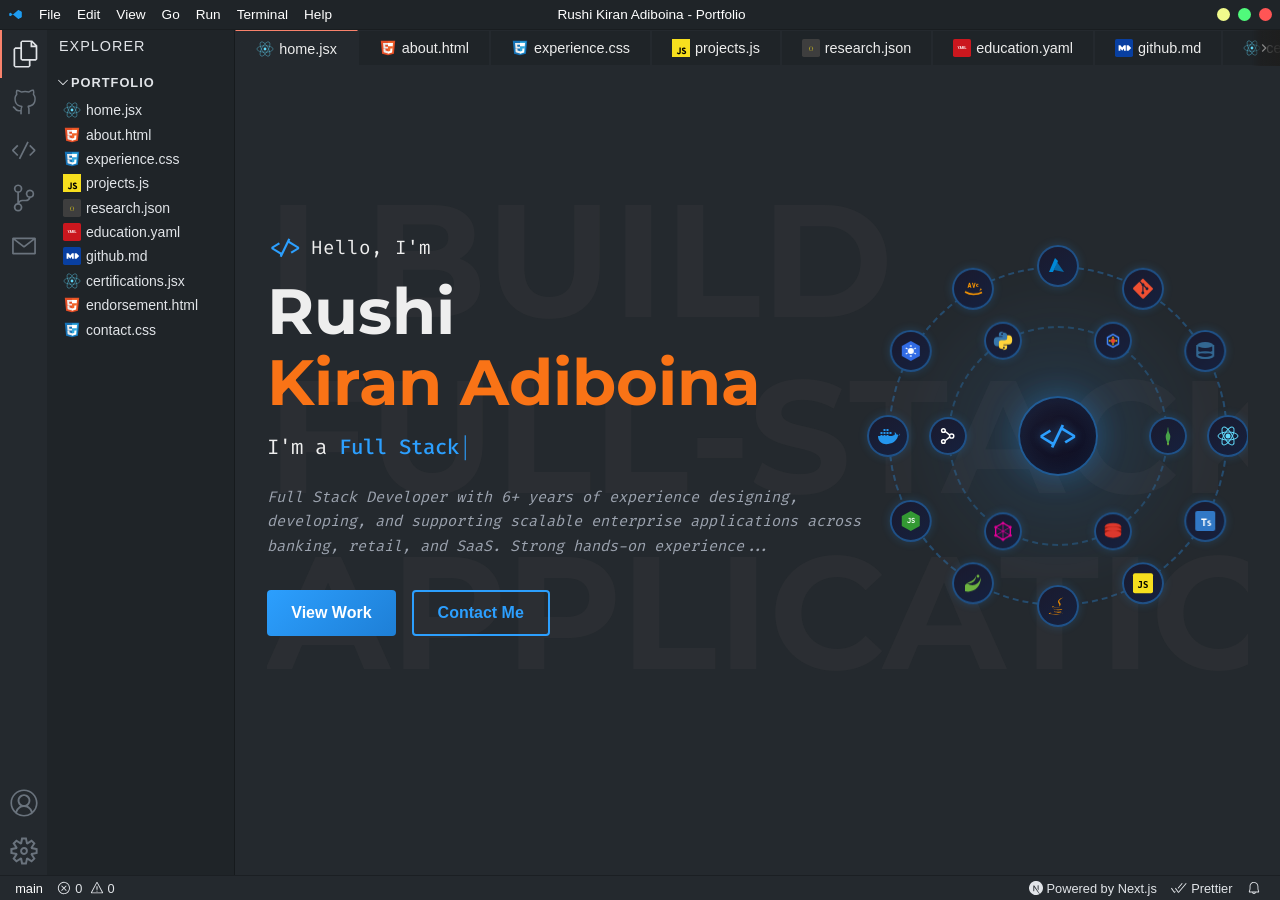
==== index.html @ 19dfbf3f "Rushi Kiran Adiboina — Full Stack Developer portfolio Static export of a Next.js (VSCode-theme) port" ====
<!DOCTYPE html><html lang="en"><head><meta charSet="utf-8"/><meta name="viewport" content="width=device-width, initial-scale=1"/><title>Rushi Kiran Adiboina | Home</title><meta name="description" content="Full Stack Developer with 6+ years building scalable enterprise applications across banking, retail, and SaaS using React.js, TypeScript, Java, Spring Boot, microservices, and cloud."/><meta name="keywords" content="full stack developer, rushi kiran adiboina, react, typescript, java, spring boot, node.js, microservices, graphql, kafka, aws, azure, kubernetes, docker, portfolio"/><meta name="robots" content="index, follow"/><link rel="canonical" href="https://github.com/Rushikiran123"/><meta property="og:type" content="website"/><meta property="og:title" content="Rushi Kiran Adiboina - Full Stack Developer Portfolio"/><meta property="og:description" content="Full Stack Developer with 6+ years building scalable enterprise applications across banking, retail, and SaaS using React.js, TypeScript, Java, Spring Boot, microservices, and cloud."/><meta property="og:image" content="/og-image.svg"/><meta property="og:url" content="https://github.com/Rushikiran123"/><meta name="twitter:card" content="summary_large_image"/><meta name="twitter:title" content="Rushi Kiran Adiboina - Full Stack Developer Portfolio"/><meta name="twitter:description" content="Full Stack Developer with 6+ years building scalable enterprise applications across banking, retail, and SaaS using React.js, TypeScript, Java, Spring Boot, microservices, and cloud."/><meta name="twitter:image" content="/og-image.svg"/><meta name="next-head-count" content="16"/><link rel="preload" href="/_next/static/css/f7c2f061188b410e.css" as="style"/><link rel="stylesheet" href="/_next/static/css/f7c2f061188b410e.css" data-n-g=""/><link rel="preload" href="/_next/static/css/c7615e3e6e8bd3d6.css" as="style"/><link rel="stylesheet" href="/_next/static/css/c7615e3e6e8bd3d6.css" data-n-p=""/><noscript data-n-css=""></noscript><script defer="" nomodule="" src="/_next/static/chunks/polyfills-c67a75d1b6f99dc8.js"></script><script src="/_next/static/chunks/webpack-5752944655d749a0.js" defer=""></script><script src="/_next/static/chunks/framework-5f4595e5518b5600.js" defer=""></script><script src="/_next/static/chunks/main-49b82626af984845.js" defer=""></script><script src="/_next/static/chunks/pages/_app-b391231031bbc4e9.js" defer=""></script><script src="/_next/static/chunks/pages/index-ba7927e6921998ec.js" defer=""></script><script src="/_next/static/R-kI8c9rBinCWK1NwXYB5/_buildManifest.js" defer=""></script><script src="/_next/static/R-kI8c9rBinCWK1NwXYB5/_ssgManifest.js" defer=""></script></head><body><div id="__next" data-reactroot=""><section class="Titlebar_titlebar__qF029"><img src="/vscode_icon.svg" alt="VSCode Icon" height="15" width="15"/><div class="Titlebar_items__kiyGW"><p>File</p><p>Edit</p><p>View</p><p>Go</p><p>Run</p><p>Terminal</p><p>Help</p></div><p class="Titlebar_title__JRI8S">Rushi Kiran Adiboina<!-- --> - Portfolio</p><div class="Titlebar_windowButtons__fwpk_" aria-hidden="true"><span class="Titlebar_minimize__lFuJ1" aria-label="Minimize"></span><span class="Titlebar_maximize__hjViL" aria-label="Maximize"></span><span class="Titlebar_close__32yPf" aria-label="Close"></span></div></section><div class="Layout_main__c1pHS"><aside class="Sidebar_sidebar__gyKt1"><div><div class="Sidebar_iconContainer__r8abM Sidebar_active__5C3S5"><svg viewBox="0 0 24 24" xmlns="http://www.w3.org/2000/svg" fill="rgb(225, 228, 232)" class="Sidebar_icon__czDJe" aria-hidden="true"><path d="M17.5 0h-9L7 1.5V6H2.5L1 7.5v15.07L2.5 24h12.07L16 22.57V18h4.7l1.3-1.43V4.5L17.5 0zm0 2.12l2.38 2.38H17.5V2.12zm-3 20.38h-12v-15H7v9.07L8.5 18h6v4.5zm6-6h-12v-15H16V6h4.5v10.5z"></path></svg></div><div class="Sidebar_iconContainer__r8abM false"><svg viewBox="0 0 24 24" xmlns="http://www.w3.org/2000/svg" fill="rgb(106, 115, 125)" class="Sidebar_icon__czDJe" aria-hidden="true"><path d="M21.035 5.257c.91 1.092 1.364 2.366 1.364 3.822 0 5.277-3.002 6.824-5.823 7.279.364.637.455 1.365.455 2.093v3.73c0 .455-.273.728-.637.728a.718.718 0 01-.728-.728v-3.73a2.497 2.497 0 00-.728-2.093l.455-1.183c2.821-.364 5.733-1.274 5.733-6.187 0-1.183-.455-2.275-1.274-3.185l-.182-.727a4.04 4.04 0 00.09-2.73c-.454.09-1.364.273-2.91 1.365l-.547.09a13.307 13.307 0 00-6.55 0l-.547-.09C7.57 2.71 6.66 2.437 6.204 2.437c-.273.91-.273 1.91.09 2.73l-.181.727c-.91.91-1.365 2.093-1.365 3.185 0 4.822 2.73 5.823 5.732 6.187l.364 1.183c-.546.546-.819 1.274-.728 2.002v3.821a.718.718 0 01-.728.728.718.718 0 01-.728-.728V20.18c-3.002.637-4.185-.91-5.095-2.092-.455-.546-.819-1.001-1.274-1.092-.09-.091-.364-.455-.273-.819.091-.364.455-.637.82-.455.91.182 1.455.91 2 1.547.82 1.092 1.639 2.092 4.095 1.547v-.364c-.09-.728.091-1.456.455-2.093-2.73-.546-5.914-2.093-5.914-7.279 0-1.456.455-2.73 1.365-3.822-.273-1.273-.182-2.638.273-3.73l.455-.364C5.749 1.073 7.023.8 9.66 2.437a13.673 13.673 0 016.642 0C18.851.708 20.216.98 20.398 1.072l.455.364c.455 1.274.546 2.548.182 3.821z"></path></svg></div><div class="Sidebar_iconContainer__r8abM false"><svg viewBox="0 0 16 16" xmlns="http://www.w3.org/2000/svg" fill="rgb(106, 115, 125)" class="Sidebar_icon__czDJe" aria-hidden="true"><path d="M4.708 5.578L2.061 8.224l2.647 2.646-.708.708-3-3V7.87l3-3 .708.708zm7-.708L11 5.578l2.647 2.646L11 10.87l.708.708 3-3V7.87l-3-3zM4.908 13l.894.448 5-10L9.908 3l-5 10z"></path></svg></div><div class="Sidebar_iconContainer__r8abM false"><svg viewBox="0 0 24 24" xmlns="http://www.w3.org/2000/svg" fill="rgb(106, 115, 125)" class="Sidebar_icon__czDJe" aria-hidden="true"><path d="M21.007 8.222A3.738 3.738 0 0 0 15.045 5.2a3.737 3.737 0 0 0 1.156 6.583 2.988 2.988 0 0 1-2.668 1.67h-2.99a4.456 4.456 0 0 0-2.989 1.165V7.4a3.737 3.737 0 1 0-1.494 0v9.117a3.776 3.776 0 1 0 1.816.099 2.99 2.99 0 0 1 2.668-1.667h2.99a4.484 4.484 0 0 0 4.223-3.039 3.736 3.736 0 0 0 3.25-3.687zM4.565 3.738a2.242 2.242 0 1 1 4.484 0 2.242 2.242 0 0 1-4.484 0zm4.484 16.441a2.242 2.242 0 1 1-4.484 0 2.242 2.242 0 0 1 4.484 0zm8.221-9.715a2.242 2.242 0 1 1 0-4.485 2.242 2.242 0 0 1 0 4.485z"></path></svg></div><div class="Sidebar_iconContainer__r8abM false"><svg viewBox="0 0 16 16" xmlns="http://www.w3.org/2000/svg" fill="rgb(106, 115, 125)" class="Sidebar_icon__czDJe" aria-hidden="true"><path fill-rule="evenodd" clip-rule="evenodd" d="M1 3.5l.5-.5h13l.5.5v9l-.5.5h-13l-.5-.5v-9zm1 1.035V12h12V4.536L8.31 8.9H7.7L2 4.535zM13.03 4H2.97L8 7.869 13.03 4z"></path></svg></div></div><div><div class="Sidebar_iconContainer__r8abM"><svg viewBox="0 0 16 16" xmlns="http://www.w3.org/2000/svg" fill="rgb(106, 115, 125)" class="Sidebar_icon__czDJe" aria-hidden="true"><path d="M16 7.992C16 3.58 12.416 0 8 0S0 3.58 0 7.992c0 2.43 1.104 4.62 2.832 6.09.016.016.032.016.032.032.144.112.288.224.448.336.08.048.144.111.224.175A7.98 7.98 0 008.016 16a7.98 7.98 0 004.48-1.375c.08-.048.144-.111.224-.16.144-.111.304-.223.448-.335.016-.016.032-.016.032-.032 1.696-1.487 2.8-3.676 2.8-6.106zm-8 7.001c-1.504 0-2.88-.48-4.016-1.279.016-.128.048-.255.08-.383a4.17 4.17 0 01.416-.991c.176-.304.384-.576.64-.816.24-.24.528-.463.816-.639.304-.176.624-.304.976-.4A4.15 4.15 0 018 10.342a4.185 4.185 0 012.928 1.166c.368.368.656.8.864 1.295.112.288.192.592.24.911A7.03 7.03 0 018 14.993zm-2.448-7.4a2.49 2.49 0 01-.208-1.024c0-.351.064-.703.208-1.023.144-.32.336-.607.576-.847.24-.24.528-.431.848-.575.32-.144.672-.208 1.024-.208.368 0 .704.064 1.024.208.32.144.608.336.848.575.24.24.432.528.576.847.144.32.208.672.208 1.023 0 .368-.064.704-.208 1.023a2.84 2.84 0 01-.576.848 2.84 2.84 0 01-.848.575 2.715 2.715 0 01-2.064 0 2.84 2.84 0 01-.848-.575 2.526 2.526 0 01-.56-.848zm7.424 5.306c0-.032-.016-.048-.016-.08a5.22 5.22 0 00-.688-1.406 4.883 4.883 0 00-1.088-1.135 5.207 5.207 0 00-1.04-.608 2.82 2.82 0 00.464-.383 4.2 4.2 0 00.624-.784 3.624 3.624 0 00.528-1.934 3.71 3.71 0 00-.288-1.47 3.799 3.799 0 00-.816-1.199 3.845 3.845 0 00-1.2-.8 3.72 3.72 0 00-1.472-.287 3.72 3.72 0 00-1.472.288 3.631 3.631 0 00-1.2.815 3.84 3.84 0 00-.8 1.199 3.71 3.71 0 00-.288 1.47c0 .352.048.688.144 1.007.096.336.224.64.4.927.16.288.384.544.624.784.144.144.304.271.48.383a5.12 5.12 0 00-1.04.624c-.416.32-.784.703-1.088 1.119a4.999 4.999 0 00-.688 1.406c-.016.032-.016.064-.016.08C1.776 11.636.992 9.91.992 7.992.992 4.14 4.144.991 8 .991s7.008 3.149 7.008 7.001a6.96 6.96 0 01-2.032 4.907z"></path></svg></div><div class="Sidebar_iconContainer__r8abM"><svg viewBox="0 0 24 24" xmlns="http://www.w3.org/2000/svg" fill="rgb(106, 115, 125)" class="Sidebar_icon__czDJe" aria-hidden="true"><path fill-rule="evenodd" clip-rule="evenodd" d="M19.85 8.75l4.15.83v4.84l-4.15.83 2.35 3.52-3.43 3.43-3.52-2.35-.83 4.15H9.58l-.83-4.15-3.52 2.35-3.43-3.43 2.35-3.52L0 14.42V9.58l4.15-.83L1.8 5.23 5.23 1.8l3.52 2.35L9.58 0h4.84l.83 4.15 3.52-2.35 3.43 3.43-2.35 3.52zm-1.57 5.07l4-.81v-2l-4-.81-.54-1.3 2.29-3.43-1.43-1.43-3.43 2.29-1.3-.54-.81-4h-2l-.81 4-1.3.54-3.43-2.29-1.43 1.43L6.38 8.9l-.54 1.3-4 .81v2l4 .81.54 1.3-2.29 3.43 1.43 1.43 3.43-2.29 1.3.54.81 4h2l.81-4 1.3-.54 3.43 2.29 1.43-1.43-2.29-3.43.54-1.3zm-8.186-4.672A3.43 3.43 0 0112 8.57 3.44 3.44 0 0115.43 12a3.43 3.43 0 11-5.336-2.852zm.956 4.274c.281.188.612.288.95.288A1.7 1.7 0 0013.71 12a1.71 1.71 0 10-2.66 1.422z"></path></svg></div></div></aside><div class="Explorer_explorer__MYKPT"><p class="Explorer_title__SAx86">Explorer</p><div><input type="checkbox" class="Explorer_checkbox__K21K5" id="portfolio-checkbox" checked=""/><label for="portfolio-checkbox" class="Explorer_heading__YLwUA"><svg width="16" height="16" viewBox="0 0 16 16" xmlns="http://www.w3.org/2000/svg" fill="currentColor" class="Explorer_chevron__PFE0_" style="transform:rotate(90deg)"><path fill-rule="evenodd" clip-rule="evenodd" d="M10.072 8.024L5.715 3.667l.618-.62L11 7.716v.618L6.333 13l-.618-.619 4.357-4.357z"></path></svg>Portfolio</label><div class="Explorer_files__1BcBi" style="display:block"><div class="Explorer_file__Strqx"><img src="/react_icon.svg" alt="home.jsx" height="18" width="18"/> <p>home.jsx</p></div><div class="Explorer_file__Strqx"><img src="/html_icon.svg" alt="about.html" height="18" width="18"/> <p>about.html</p></div><div class="Explorer_file__Strqx"><img src="/css_icon.svg" alt="experience.css" height="18" width="18"/> <p>experience.css</p></div><div class="Explorer_file__Strqx"><img src="/js_icon.svg" alt="projects.js" height="18" width="18"/> <p>projects.js</p></div><div class="Explorer_file__Strqx"><img src="/json_icon.svg" alt="research.json" height="18" width="18"/> <p>research.json</p></div><div class="Explorer_file__Strqx"><img src="/yaml_icon.svg" alt="education.yaml" height="18" width="18"/> <p>education.yaml</p></div><div class="Explorer_file__Strqx"><img src="/markdown_icon.svg" alt="github.md" height="18" width="18"/> <p>github.md</p></div><div class="Explorer_file__Strqx"><img src="/react_icon.svg" alt="certifications.jsx" height="18" width="18"/> <p>certifications.jsx</p></div><div class="Explorer_file__Strqx"><img src="/html_icon.svg" alt="endorsement.html" height="18" width="18"/> <p>endorsement.html</p></div><div class="Explorer_file__Strqx"><img src="/css_icon.svg" alt="contact.css" height="18" width="18"/> <p>contact.css</p></div></div></div></div><div style="width:100%;overflow:hidden;position:relative"><div class="Tabsbar_tabsContainer__SaD97"><div class="Tabsbar_tabs__A5mro"><div class="Tab_tab__oZcQ_ Tab_active__n8qKl"><img src="/react_icon.svg" alt="home.jsx file icon" height="18" width="18"/><p>home.jsx</p></div><div class="Tab_tab__oZcQ_ false"><img src="/html_icon.svg" alt="about.html file icon" height="18" width="18"/><p>about.html</p></div><div class="Tab_tab__oZcQ_ false"><img src="/css_icon.svg" alt="experience.css file icon" height="18" width="18"/><p>experience.css</p></div><div class="Tab_tab__oZcQ_ false"><img src="/js_icon.svg" alt="projects.js file icon" height="18" width="18"/><p>projects.js</p></div><div class="Tab_tab__oZcQ_ false"><img src="/json_icon.svg" alt="research.json file icon" height="18" width="18"/><p>research.json</p></div><div class="Tab_tab__oZcQ_ false"><img src="/yaml_icon.svg" alt="education.yaml file icon" height="18" width="18"/><p>education.yaml</p></div><div class="Tab_tab__oZcQ_ false"><img src="/markdown_icon.svg" alt="github.md file icon" height="18" width="18"/><p>github.md</p></div><div class="Tab_tab__oZcQ_ false"><img src="/react_icon.svg" alt="certifications.jsx file icon" height="18" width="18"/><p>certifications.jsx</p></div><div class="Tab_tab__oZcQ_ false"><img src="/html_icon.svg" alt="endorsement.html file icon" height="18" width="18"/><p>endorsement.html</p></div><div class="Tab_tab__oZcQ_ false"><img src="/css_icon.svg" alt="contact.css file icon" height="18" width="18"/><p>contact.css</p></div></div></div><main id="main-editor" class="Layout_content__RNbd0"><div class="HomePage_container__puf3E"><div class="HomePage_background__x7Tr_"><h1>I BUILD</h1><h1>FULL-STACK APPLICATIONS</h1></div><div class="HomePage_foreground__cGFUH"><div class="HomePage_content__V9RW1"><p class="HomePage_greeting__DikbN"><span class="HomePage_codeIcon__fhjkU">&lt;/&gt;</span> Hello, I&#x27;m</p><h1 class="HomePage_firstName__2xbbc">Rushi</h1><h1 class="HomePage_lastName__YTWZq">Kiran Adiboina</h1><p class="HomePage_role__ziHPf">I&#x27;m a <span class="HomePage_typed__kzzvA"></span><span class="HomePage_cursor__Cw2Y_">|</span></p><p class="HomePage_description__UDRbe">Full Stack Developer with 6+ years of experience designing, developing, and supporting scalable enterprise applications across banking, retail, and SaaS. Strong hands-on experience<!-- -->...</p><div class="HomePage_buttons__xJC5J"><button class="HomePage_button__lzSH5">View Work</button><button class="HomePage_outlined__c2ZLF">Contact Me</button></div></div><div class="TechCircle_container__MW9Z5"><div class="TechCircle_glowEffect__IABCH"></div><div class="TechCircle_outerDashedRing__hnvTV"></div><div class="TechCircle_outerRing__Mc6dW"><div class="TechCircle_techItem__uXZbP" style="--angle:0deg;--delay:0s;--glow-color:#61DAFB" title="React"><div class="TechCircle_techIcon___v7i9"><svg viewBox="0 0 24 24" fill="none"><circle cx="12" cy="12" r="2.5" fill="#61DAFB"></circle><ellipse cx="12" cy="12" rx="10" ry="4" stroke="#61DAFB" stroke-width="1" fill="none"></ellipse><ellipse cx="12" cy="12" rx="10" ry="4" stroke="#61DAFB" stroke-width="1" fill="none" transform="rotate(60 12 12)"></ellipse><ellipse cx="12" cy="12" rx="10" ry="4" stroke="#61DAFB" stroke-width="1" fill="none" transform="rotate(120 12 12)"></ellipse></svg></div></div><div class="TechCircle_techItem__uXZbP" style="--angle:30deg;--delay:0.08s;--glow-color:#3178C6" title="TypeScript"><div class="TechCircle_techIcon___v7i9"><svg viewBox="0 0 24 24"><rect x="2" y="2" width="20" height="20" rx="2" fill="#3178C6"></rect><path d="M13.5 11h-2v6h-1.5v-6H8V9.5h5.5V11z" fill="white"></path><path d="M14.5 15.5c.3.2.7.4 1.2.4.5 0 .8-.2.8-.6 0-.4-.3-.5-.9-.7-.9-.3-1.5-.7-1.5-1.6 0-1 .8-1.6 2-1.6.6 0 1 .1 1.3.3l-.3.9c-.2-.1-.5-.2-.9-.2-.5 0-.7.2-.7.5 0 .3.3.5.9.7 1 .3 1.5.8 1.5 1.7 0 1-.7 1.7-2.1 1.7-.6 0-1.2-.2-1.5-.4l.2-.9z" fill="white"></path></svg></div></div><div class="TechCircle_techItem__uXZbP" style="--angle:60deg;--delay:0.16s;--glow-color:#F7DF1E" title="JavaScript"><div class="TechCircle_techIcon___v7i9"><svg viewBox="0 0 24 24"><rect x="2" y="2" width="20" height="20" rx="2" fill="#F7DF1E"></rect><text x="12" y="17" text-anchor="middle" fill="#000" font-size="9" font-weight="bold" font-family="monospace">JS</text></svg></div></div><div class="TechCircle_techItem__uXZbP" style="--angle:90deg;--delay:0.24s;--glow-color:#ED8B00" title="Java"><div class="TechCircle_techIcon___v7i9"><svg viewBox="0 0 24 24"><path d="M8.5 17s-1 .5.8.7c2 .2 3.2.2 5.5-.3 0 0 .5.3 1.2.6-4 1.7-9-.1-7.5-.4z" fill="#ED8B00"></path><path d="M8 14.5s-1 .7.7.9c2.2.2 4 .2 7-.4 0 0 .3.3.8.5-4.8 1.4-10 .1-8.5-.5z" fill="#ED8B00"></path><path d="M13 10c1.2 1.4-.3 2.6-.3 2.6s3-1.5 1.6-3.4c-1.3-1.8-2.3-2.6 3-5.6 0 0-8 2-4.3 6.4z" fill="#ED8B00"></path><path d="M17 18.5s.6.5-.6 1c-2.5.7-10 .9-12.2 0-.8-.3.7-.8 1.1-.9.5-.1.7-.1.7-.1-.8-.5-5 1-2.2 1.5 8 1.3 14.5-.6 13.2-1.5z" fill="#ED8B00"></path><path d="M8.5 12.5s-3.5 1-1.2 1.2c1 .1 3 .1 4.8-.1 1.5-.1 3-.4 3-.4s-.5.2-.8.4c-3.5.9-10 .5-8-1 1.6-1 2.2-.1 2.2-.1z" fill="#ED8B00"></path></svg></div></div><div class="TechCircle_techItem__uXZbP" style="--angle:120deg;--delay:0.32s;--glow-color:#6DB33F" title="Spring Boot"><div class="TechCircle_techIcon___v7i9"><svg viewBox="0 0 24 24"><path d="M4 20c8 2 16-4 16-14-2 8-9 10-14 6 6 1 9-3 9-7-3 6-8 5-11 9z" fill="#6DB33F"></path><circle cx="17" cy="5" r="1.4" fill="#6DB33F"></circle></svg></div></div><div class="TechCircle_techItem__uXZbP" style="--angle:150deg;--delay:0.4s;--glow-color:#339933" title="Node.js"><div class="TechCircle_techIcon___v7i9"><svg viewBox="0 0 24 24"><path d="M12 2L3 7v10l9 5 9-5V7l-9-5z" fill="#339933"></path><text x="12" y="14" text-anchor="middle" fill="white" font-size="7" font-weight="bold">JS</text></svg></div></div><div class="TechCircle_techItem__uXZbP" style="--angle:180deg;--delay:0.48s;--glow-color:#2496ED" title="Docker"><div class="TechCircle_techIcon___v7i9"><svg viewBox="0 0 24 24"><path d="M4.5 11h2v2h-2v-2zm3 0h2v2h-2v-2zm3 0h2v2h-2v-2zm3-3h2v2h-2V8zm-3 0h2v2h-2V8zm-3 0h2v2h-2V8zm-3 0h2v2h-2V8zm6-3h2v2h-2V5zm-3 0h2v2h-2V5z" fill="#2496ED"></path><path d="M23 11.5c-.5-.5-1.5-1-2.5-1-.2-1-1-2-2-2.5.5 1 .5 2 0 3-1 .5-2.5 1-4 1H2c0 3 1 5 3 6.5 2.5 2 6 2 9 1 3-.5 5-2 7-5 .5-1 1-2 1-3h1c.5 0 1-.5 1.5-1 .5-.5 0-1-.5-1z" fill="#2496ED"></path></svg></div></div><div class="TechCircle_techItem__uXZbP" style="--angle:210deg;--delay:0.56s;--glow-color:#326CE5" title="Kubernetes"><div class="TechCircle_techIcon___v7i9"><svg viewBox="0 0 24 24"><path d="M12 2L3 7v10l9 5 9-5V7l-9-5z" fill="#326CE5"></path><circle cx="12" cy="12" r="3" fill="white"></circle><path d="M12 6v2M12 16v2M7 9l1.5 1M15.5 14l1.5 1M7 15l1.5-1M15.5 10l1.5-1" stroke="white" stroke-width="1.2"></path></svg></div></div><div class="TechCircle_techItem__uXZbP" style="--angle:240deg;--delay:0.64s;--glow-color:#FF9900" title="AWS"><div class="TechCircle_techIcon___v7i9"><svg viewBox="0 0 24 24"><path d="M6.5 11l1.5-5h1l1.5 5h-1l-.3-1h-1.4l-.3 1h-1zm1.5-2h.8l-.4-1.5-.4 1.5z" fill="#FF9900"></path><path d="M11 6h1l.8 3.5.8-3.5h1l-1.3 5h-1L11 6z" fill="#FF9900"></path><path d="M15 8.5c0-.8.7-1.5 1.5-1.5.4 0 .7.1 1 .3l-.3.7c-.2-.1-.4-.2-.6-.2-.4 0-.6.3-.6.7 0 .4.2.7.6.7.2 0 .4-.1.6-.2l.3.7c-.3.2-.6.3-1 .3-.8 0-1.5-.7-1.5-1.5z" fill="#FF9900"></path><path d="M4 15c2.5 1.5 5.5 2.5 8.5 2.5s6-.5 8.5-2" stroke="#FF9900" stroke-width="1.5" fill="none"></path><path d="M18.5 14l1-2.5 1.5 1-2.5 1.5z" fill="#FF9900"></path></svg></div></div><div class="TechCircle_techItem__uXZbP" style="--angle:270deg;--delay:0.72s;--glow-color:#0089D6" title="Azure"><div class="TechCircle_techIcon___v7i9"><svg viewBox="0 0 24 24"><path d="M9 4l-6 14h4l5-11-3-3z" fill="#0089D6"></path><path d="M11 8l-3 8 10 2-7-10z" fill="#0089D6" opacity="0.7"></path></svg></div></div><div class="TechCircle_techItem__uXZbP" style="--angle:300deg;--delay:0.8s;--glow-color:#F05032" title="Git"><div class="TechCircle_techIcon___v7i9"><svg viewBox="0 0 24 24"><path d="M21.6 11.2L12.8 2.4c-.5-.5-1.3-.5-1.8 0l-1.8 1.8 2.3 2.3c.5-.2 1.1-.1 1.5.3.4.4.5 1 .3 1.5l2.2 2.2c.5-.2 1.1-.1 1.5.3.6.6.6 1.5 0 2.1-.6.6-1.5.6-2.1 0-.4-.4-.5-1.1-.3-1.6l-2.1-2.1v5.4c.1.1.3.2.4.3.6.6.6 1.5 0 2.1-.6.6-1.5.6-2.1 0-.6-.6-.6-1.5 0-2.1.2-.2.4-.3.6-.4V9.1c-.2-.1-.4-.2-.6-.4-.4-.4-.5-1-.3-1.5L8.3 4.9l-5.9 5.9c-.5.5-.5 1.3 0 1.8l8.8 8.8c.5.5 1.3.5 1.8 0l8.6-8.6c.5-.5.5-1.3 0-1.8z" fill="#F05032"></path></svg></div></div><div class="TechCircle_techItem__uXZbP" style="--angle:330deg;--delay:0.88s;--glow-color:#4169E1" title="PostgreSQL"><div class="TechCircle_techIcon___v7i9"><svg viewBox="0 0 24 24"><ellipse cx="12" cy="6" rx="8" ry="3" fill="#336791"></ellipse><path d="M4 6v10c0 1.7 3.6 3 8 3s8-1.3 8-3V6" fill="none" stroke="#336791" stroke-width="2"></path><ellipse cx="12" cy="16" rx="8" ry="3" fill="none" stroke="#336791" stroke-width="1.5"></ellipse><path d="M4 11c0 1.7 3.6 3 8 3s8-1.3 8-3" fill="none" stroke="#336791" stroke-width="1.2"></path></svg></div></div></div><div class="TechCircle_middleDashedRing__UZUZG"></div><div class="TechCircle_innerRing__U1IDW"><div class="TechCircle_innerTechItem__j15v0" style="--angle:0deg;--delay:0s;--glow-color:#47A248" title="MongoDB"><div class="TechCircle_techIcon___v7i9"><svg viewBox="0 0 24 24"><path d="M12 2c0 0 .5 2 .5 4 0 1 .5 2 1 3 .5 1 1 2 1 3.5 0 2.5-1 5-1.5 6v2c0 .5-.5 1-1 1s-1-.5-1-1v-2c-.5-1-1.5-3.5-1.5-6 0-1.5.5-2.5 1-3.5.5-1 1-2 1-3 0-2 .5-4 .5-4z" fill="#47A248"></path><path d="M11.5 20v2c.3.3.5.3 1 0v-2h-1z" fill="#A6CE39"></path></svg></div></div><div class="TechCircle_innerTechItem__j15v0" style="--angle:60deg;--delay:0.1s;--glow-color:#DC382D" title="Redis"><div class="TechCircle_techIcon___v7i9"><svg viewBox="0 0 24 24"><ellipse cx="12" cy="7" rx="9" ry="4" fill="#DC382D"></ellipse><path d="M3 7v4c0 2.2 4 4 9 4s9-1.8 9-4V7" fill="#A41E11"></path><ellipse cx="12" cy="11" rx="9" ry="4" fill="#DC382D"></ellipse><path d="M3 11v4c0 2.2 4 4 9 4s9-1.8 9-4v-4" fill="#A41E11"></path><ellipse cx="12" cy="15" rx="9" ry="4" fill="#DC382D"></ellipse></svg></div></div><div class="TechCircle_innerTechItem__j15v0" style="--angle:120deg;--delay:0.2s;--glow-color:#E10098" title="GraphQL"><div class="TechCircle_techIcon___v7i9"><svg viewBox="0 0 24 24"><path d="M12 3L4 7.5v9L12 21l8-4.5v-9L12 3z" fill="none" stroke="#E10098" stroke-width="1.5"></path><circle cx="12" cy="3" r="1.5" fill="#E10098"></circle><circle cx="4" cy="7.5" r="1.5" fill="#E10098"></circle><circle cx="4" cy="16.5" r="1.5" fill="#E10098"></circle><circle cx="12" cy="21" r="1.5" fill="#E10098"></circle><circle cx="20" cy="16.5" r="1.5" fill="#E10098"></circle><circle cx="20" cy="7.5" r="1.5" fill="#E10098"></circle><path d="M4 7.5L20 16.5M4 16.5L20 7.5M12 3v18" stroke="#E10098" stroke-width="0.8"></path></svg></div></div><div class="TechCircle_innerTechItem__j15v0" style="--angle:180deg;--delay:0.30000000000000004s;--glow-color:#ffffff" title="Kafka"><div class="TechCircle_techIcon___v7i9"><svg viewBox="0 0 24 24" fill="none" stroke="#ffffff" stroke-width="1.6"><circle cx="7" cy="6" r="2"></circle><circle cx="7" cy="18" r="2"></circle><circle cx="16" cy="12" r="2.3"></circle><path d="M8.7 6.8 14 11M8.7 17.2 14 13"></path></svg></div></div><div class="TechCircle_innerTechItem__j15v0" style="--angle:240deg;--delay:0.4s;--glow-color:#3776AB" title="Python"><div class="TechCircle_techIcon___v7i9"><svg viewBox="0 0 24 24"><path d="M11.5 2c-2.5 0-4 1-4 3v2h4v1h-6c-2 0-3.5 1.5-3.5 4v2c0 2.5 1.5 4 3.5 4h2v-3c0-1.5 1-2.5 2.5-2.5h4c1.5 0 2.5-1 2.5-2.5v-4c0-2-1.5-3-4-3h-1zm-.5 1.5a1 1 0 110 2 1 1 0 010-2z" fill="#3776AB"></path><path d="M12.5 22c2.5 0 4-1 4-3v-2h-4v-1h6c2 0 3.5-1.5 3.5-4v-2c0-2.5-1.5-4-3.5-4h-2v3c0 1.5-1 2.5-2.5 2.5h-4c-1.5 0-2.5 1-2.5 2.5v4c0 2 1.5 3 4 3h1zm.5-1.5a1 1 0 110-2 1 1 0 010 2z" fill="#FFD43B"></path></svg></div></div><div class="TechCircle_innerTechItem__j15v0" style="--angle:300deg;--delay:0.5s;--glow-color:#4285F4" title="Google Cloud"><div class="TechCircle_techIcon___v7i9"><svg viewBox="0 0 24 24"><path d="M12 5l6 3.5v7L12 19l-6-3.5v-7L12 5z" fill="none" stroke="#4285F4" stroke-width="1.6"></path><circle cx="12" cy="12" r="2.5" fill="#EA4335"></circle><path d="M12 9.5v-2M12 16.5v-2M9.5 12h-2M16.5 12h-2" stroke="#FBBC04" stroke-width="1.4"></path></svg></div></div></div><div class="TechCircle_centerCircle__7ZbuH"><span class="TechCircle_centerIcon__AnGDp">&lt;/&gt;</span></div></div></div></div></main></div></div><footer class="Bottombar_bottomBar__QVIne"><div class="Bottombar_container__v_l0M"><a href="https://github.com/Rushikiran123" target="_blank" rel="noreferrer noopener" class="Bottombar_section___NTJA"><svg viewBox="0 0 24 24" xmlns="http://www.w3.org/2000/svg" fill="currentColor" class="Bottombar_icon__zdqmH"><path d="M21.007 8.222A3.738 3.738 0 0 0 15.045 5.2a3.737 3.737 0 0 0 1.156 6.583 2.988 2.988 0 0 1-2.668 1.67h-2.99a4.456 4.456 0 0 0-2.989 1.165V7.4a3.737 3.737 0 1 0-1.494 0v9.117a3.776 3.776 0 1 0 1.816.099 2.99 2.99 0 0 1 2.668-1.667h2.99a4.484 4.484 0 0 0 4.223-3.039 3.736 3.736 0 0 0 3.25-3.687zM4.565 3.738a2.242 2.242 0 1 1 4.484 0 2.242 2.242 0 0 1-4.484 0zm4.484 16.441a2.242 2.242 0 1 1-4.484 0 2.242 2.242 0 0 1 4.484 0zm8.221-9.715a2.242 2.242 0 1 1 0-4.485 2.242 2.242 0 0 1 0 4.485z"></path></svg><p>main</p></a><div class="Bottombar_section___NTJA"><svg width="14" height="14" viewBox="0 0 16 16" xmlns="http://www.w3.org/2000/svg" fill="currentColor" class="Bottombar_icon__zdqmH"><path fill-rule="evenodd" clip-rule="evenodd" d="M8.6 1c1.6.1 3.1.9 4.2 2 1.3 1.4 2 3.1 2 5.1 0 1.6-.6 3.1-1.6 4.4-1 1.2-2.4 2.1-4 2.4-1.6.3-3.2.1-4.6-.7-1.4-.8-2.5-2-3.1-3.5C.9 9.2.8 7.5 1.3 6c.5-1.6 1.4-2.9 2.8-3.8C5.4 1.3 7 .9 8.6 1zm.5 12.9c1.3-.3 2.5-1 3.4-2.1.8-1.1 1.3-2.4 1.2-3.8 0-1.6-.6-3.2-1.7-4.3-1-1-2.2-1.6-3.6-1.7-1.3-.1-2.7.2-3.8 1-1.1.8-1.9 1.9-2.3 3.3-.4 1.3-.4 2.7.2 4 .6 1.3 1.5 2.3 2.7 3 1.2.7 2.6.9 3.9.6zM7.9 7.5L10.3 5l.7.7-2.4 2.5 2.4 2.5-.7.7-2.4-2.5-2.4 2.5-.7-.7 2.4-2.5-2.4-2.5.7-.7 2.4 2.5z"></path></svg><p>0</p>  <svg width="14" height="14" viewBox="0 0 16 16" xmlns="http://www.w3.org/2000/svg" fill="currentColor" class="Bottombar_icon__zdqmH"><path fill-rule="evenodd" clip-rule="evenodd" d="M7.56 1h.88l6.54 12.26-.44.74H1.44L1 13.26 7.56 1zM8 2.28L2.28 13H13.7L8 2.28zM8.625 12v-1h-1.25v1h1.25zm-1.25-2V6h1.25v4h-1.25z"></path></svg><p>0</p></div></div><div class="Bottombar_container__v_l0M"><div class="Bottombar_section___NTJA"><svg width="14" fill="currentColor" viewBox="0 0 24 24" xmlns="http://www.w3.org/2000/svg" class="Bottombar_icon__zdqmH"><path d="M11.572 0c-.176 0-.31.001-.358.007a19.76 19.76 0 0 1-.364.033C7.443.346 4.25 2.185 2.228 5.012a11.875 11.875 0 0 0-2.119 5.243c-.096.659-.108.854-.108 1.747s.012 1.089.108 1.748c.652 4.506 3.86 8.292 8.209 9.695.779.25 1.6.422 2.534.525.363.04 1.935.04 2.299 0 1.611-.178 2.977-.577 4.323-1.264.207-.106.247-.134.219-.158-.02-.013-.9-1.193-1.955-2.62l-1.919-2.592-2.404-3.558a338.739 338.739 0 0 0-2.422-3.556c-.009-.002-.018 1.579-.023 3.51-.007 3.38-.01 3.515-.052 3.595a.426.426 0 0 1-.206.214c-.075.037-.14.044-.495.044H7.81l-.108-.068a.438.438 0 0 1-.157-.171l-.05-.106.006-4.703.007-4.705.072-.092a.645.645 0 0 1 .174-.143c.096-.047.134-.051.54-.051.478 0 .558.018.682.154.035.038 1.337 1.999 2.895 4.361a10760.433 10760.433 0 0 0 4.735 7.17l1.9 2.879.096-.063a12.317 12.317 0 0 0 2.466-2.163 11.944 11.944 0 0 0 2.824-6.134c.096-.66.108-.854.108-1.748 0-.893-.012-1.088-.108-1.747-.652-4.506-3.859-8.292-8.208-9.695a12.597 12.597 0 0 0-2.499-.523A33.119 33.119 0 0 0 11.573 0zm4.069 7.217c.347 0 .408.005.486.047a.473.473 0 0 1 .237.277c.018.06.023 1.365.018 4.304l-.006 4.218-.744-1.14-.746-1.14v-3.066c0-1.982.01-3.097.023-3.15a.478.478 0 0 1 .233-.296c.096-.05.13-.054.5-.054z"></path></svg><p>Powered by Next.js</p></div><div class="Bottombar_section___NTJA"><svg width="16" height="16" xmlns="http://www.w3.org/2000/svg" fill="currentColor" class="Bottombar_icon__zdqmH"><path fill-rule="evenodd" clip-rule="evenodd" d="M15.62 3.596 7.815 12.81l-.728-.033L4 8.382l.754-.53 2.744 3.907L14.917 3l.703.596z"></path><path fill-rule="evenodd" clip-rule="evenodd" d="m7.234 8.774 4.386-5.178L10.917 3l-4.23 4.994.547.78zm-1.55.403.548.78-.547-.78zm-1.617 1.91.547.78-.799.943-.728-.033L0 8.382l.754-.53 2.744 3.907.57-.672z"></path></svg><p>Prettier</p></div><div class="Bottombar_section___NTJA"><svg width="14" height="14" viewBox="0 0 16 16" xmlns="http://www.w3.org/2000/svg" fill="currentColor" aria-label="Notifications"><path d="M13.377 10.573a7.63 7.63 0 01-.383-2.38V6.195a5.115 5.115 0 00-1.268-3.446 5.138 5.138 0 00-3.242-1.722c-.694-.072-1.4 0-2.07.227-.67.215-1.28.574-1.794 1.053a4.923 4.923 0 00-1.208 1.675 5.067 5.067 0 00-.431 2.022v2.2a7.61 7.61 0 01-.383 2.37L2 12.343l.479.658h3.505c0 .526.215 1.04.586 1.412.37.37.885.586 1.412.586.526 0 1.04-.215 1.411-.586s.587-.886.587-1.412h3.505l.478-.658-.586-1.77zm-4.69 3.147a.997.997 0 01-.705.299.997.997 0 01-.706-.3.997.997 0 01-.3-.705h1.999a.939.939 0 01-.287.706zm-5.515-1.71l.371-1.114a8.633 8.633 0 00.443-2.691V6.004c0-.563.12-1.113.347-1.616.227-.514.55-.969.969-1.34.419-.382.91-.67 1.436-.837.538-.18 1.1-.24 1.65-.18a4.147 4.147 0 012.597 1.4 4.133 4.133 0 011.004 2.776v2.01c0 .909.144 1.818.443 2.691l.371 1.113h-9.63v-.012z"></path></svg></div></div></footer></div><script id="__NEXT_DATA__" type="application/json">{"props":{"pageProps":{"title":"Home"},"__N_SSG":true},"page":"/","query":{},"buildId":"R-kI8c9rBinCWK1NwXYB5","isFallback":false,"gsp":true,"scriptLoader":[]}</script></body></html>
---- _next/static/css/f7c2f061188b410e.css ----
@import url("https://fonts.googleapis.com/css2?family=JetBrains+Mono:wght@300;400;500;600&display=swap");.Layout_main__c1pHS{display:flex;background:var(--main-bg);overflow-x:hidden;max-width:100vw}.Layout_content__RNbd0{padding:2rem;color:var(--text-color);font-family:JetBrains Mono,monospace;flex:1 1;height:85vh;overflow-y:auto;overflow-x:hidden;scroll-behavior:smooth;scrollbar-width:none;-ms-overflow-style:none}.Layout_content__RNbd0::-webkit-scrollbar{display:none}.Layout_scrollTopBtn__PhWKF{position:absolute;bottom:20px;right:20px;width:40px;height:40px;border-radius:50%;background:linear-gradient(145deg,#2c9ffe,#1e7fd6);border:none;color:#fff;cursor:pointer;display:flex;align-items:center;justify-content:center;box-shadow:0 4px 15px rgba(44,159,254,.4);transition:all .3s ease;z-index:100;animation:Layout_fadeInUp__2IWqa .3s ease}.Layout_scrollTopBtn__PhWKF:hover{transform:translateY(-3px);box-shadow:0 6px 20px rgba(44,159,254,.6)}.Layout_scrollTopBtn__PhWKF:active{transform:translateY(-1px)}@keyframes Layout_fadeInUp__2IWqa{0%{opacity:0;transform:translateY(10px)}to{opacity:1;transform:translateY(0)}}@media screen and (max-width:600px){.Layout_content__RNbd0{padding:2rem 1rem}.Layout_scrollTopBtn__PhWKF{width:36px;height:36px;bottom:15px;right:15px}}@import url("https://fonts.googleapis.com/css2?family=Source+Sans+Pro:wght@400&display=swap");*,:after,:before{margin:0;padding:0;box-sizing:border-box}body,html{max-width:100vw}#__next,body,html{overflow-x:hidden}.flask,.react{border:.1rem solid #61dafb}.flask:hover,.react:hover{background:rgba(97,218,251,.25)}.next{border:.1rem solid #61dafb}.next:hover{background:rgba(97,218,251,.25)}.gcp,.google-cloud-nlp{border:.1rem solid #e6f11f}.gcp:hover,.google-cloud-nlp:hover{background:rgba(230,241,31,.25)}.data-engineering,.data-structures,.deep-learning,.nlp{border:.1rem solid #accd29}.data-engineering:hover,.data-structures:hover,.deep-learning:hover,.nlp:hover{background:rgba(172,205,48,.25)}.gemma,.t5{border:.1rem solid #439934}.gemma:hover,.t5:hover{background:rgba(67,153,52,.25)}.postgresql{border:.1rem solid #764abc}.postgresql:hover{background:rgba(118,74,188,.25)}.algorithms{border:.1rem solid #7140db}.algorithms:hover{background:rgba(113,64,219,.25)}.pytorch,.tensorflow{border:.1rem solid #1976d2}.pytorch:hover,.tensorflow:hover{background:rgba(25,118,210,.25)}.python{border:2px solid #0070f3}.python:hover{background:rgba(0,112,243,.25)}.Gans,.GenAI{border:2px solid #06b6d4}.Gans:hover,.GenAI:hover{background:rgba(6,182,212,.25)}.praw{border:2px solid #ff4154}.praw:hover{background:rgba(255,65,84,.25)}.css-modules{border:2px solid #1572b6}.css-modules:hover{background:rgba(21,114,182,.25)}.spacy{border:2px solid #1572b6}.spacy:hover{background:rgba(21,114,182,.25)}.openai{border:2px solid #e6ebee}.openai:hover{background:rgba(230,235,238,.25)}.Titlebar_titlebar__qF029{background:var(--titlebar-bg);height:30px;padding:0 .5rem;display:flex;align-items:center;justify-content:center;color:#fff;font-family:Source Sans Pro,sans-serif;font-size:.85rem;border-bottom:1px solid #191d20}.Titlebar_items__kiyGW{flex:1 1;display:flex;margin-right:auto;margin-left:.5rem}.Titlebar_title__JRI8S{flex:1 1;text-align:center}.Titlebar_items__kiyGW>*{padding:0 .5rem;cursor:pointer}.Titlebar_windowButtons__fwpk_{flex:1 1;display:flex;align-items:center;margin-left:auto}.Titlebar_windowButtons__fwpk_ *{margin-left:.5rem;height:13px;width:13px;border-radius:50%;cursor:pointer}.Titlebar_minimize__lFuJ1{background:#f1fa8c;margin-left:auto}.Titlebar_maximize__hjViL{background:#50fa7b}.Titlebar_close__32yPf{background:#f55}@media screen and (max-width:900px){.Titlebar_items__kiyGW p{display:none}.Titlebar_title__JRI8S{flex:4 1}}.Sidebar_sidebar__gyKt1{background:var(--sidebar-bg);display:flex;flex-direction:column;justify-content:space-between;width:4.5vw;min-width:40px;height:calc(100vh - 30px - 25px)}.Sidebar_iconContainer__r8abM{cursor:pointer;width:100%}.Sidebar_iconContainer__r8abM:hover{background:var(--sidebar-hover-bg)}.Sidebar_active__5C3S5{border-left:2px solid var(--accent-color)}.Sidebar_icon__czDJe{height:48px;width:48px;padding:.65rem 0;display:block;margin:0 auto}@media screen and (min-width:2000px){.Sidebar_sidebar__gyKt1{width:2.5vw}}@media screen and (max-width:1100px){.Sidebar_sidebar__gyKt1{width:6vw}}@media screen and (max-width:900px){.Sidebar_sidebar__gyKt1{width:8vw}.Sidebar_icon__czDJe{height:48px;width:48px;padding:.6rem}}@media screen and (max-width:600px){.Sidebar_sidebar__gyKt1{width:10vw}.Sidebar_icon__czDJe{height:40px;width:40px;padding:.6rem}}.Explorer_explorer__MYKPT{background:var(--explorer-bg);width:18vw;color:#e1e4e8;font-family:Source Sans Pro,sans-serif;border-right:1px solid var(--explorer-border)}.Explorer_title__SAx86{padding:.5rem .75rem;font-weight:300;text-transform:uppercase;font-size:.9rem;letter-spacing:1px;margin-bottom:.75rem}.Explorer_heading__YLwUA{text-transform:uppercase;font-weight:700;font-size:.8rem;letter-spacing:1px;display:flex;align-items:center;cursor:pointer;padding:0 .5rem}.Explorer_checkbox__K21K5{position:absolute;opacity:0;z-index:-1}.Explorer_files__1BcBi{padding:.5rem 0;cursor:pointer}.Explorer_file__Strqx{padding:.2rem 1rem;display:flex;align-items:center;font-size:.875rem}.Explorer_file__Strqx p{margin-left:5px}.Explorer_file__Strqx:hover{background:var(--explorer-hover-bg)}.Explorer_chevron__PFE0_{transition:transform .2s}@media screen and (min-width:2000px){.Explorer_explorer__MYKPT{width:10vw}}@media screen and (max-width:900px){.Explorer_explorer__MYKPT{width:20vw}}@media screen and (max-width:600px){.Explorer_explorer__MYKPT{display:none}}.Bottombar_bottomBar__QVIne{background:var(--bottombar-bg);height:25px;border-top:1px solid var(--bottombar-border);color:#e1e4e8;padding:0 .5rem;display:flex;align-items:center;justify-content:space-between;font-size:.8rem}.Bottombar_bottomBar__QVIne a{color:#fff;text-decoration:none}.Bottombar_icon__zdqmH{margin-right:4px}.Bottombar_container__v_l0M,.Bottombar_section___NTJA{display:flex;align-items:center}.Bottombar_section___NTJA{margin-right:.5rem;height:24px;padding:0 .2rem;cursor:pointer;font-family:Source Sans Pro,sans-serif}.Bottombar_section___NTJA:hover{background:var(--bottombar-hover-bg)}@media screen and (max-width:600px){.Bottombar_bottomBar__QVIne{font-size:.6rem}.Bottombar_section___NTJA{margin-right:.5rem}}.Tab_tab__oZcQ_{padding:.5rem 1.25rem;background:var(--tab-bg);color:#ececec;display:flex;align-items:center;border:1px solid var(--tab-border);font-family:Source Sans Pro,sans-serif;font-size:.9rem;cursor:pointer}.Tab_tab__oZcQ_ p{margin-left:5px}.Tab_active__n8qKl{border-top:1px solid var(--accent-color);background:var(--tab-active-bg);border-bottom:none}.Tabsbar_tabsContainer__SaD97{position:relative;display:flex;align-items:center;background:var(--tabs-bg)}.Tabsbar_tabs__A5mro{display:flex;background:var(--tabs-bg);overflow-x:auto;scroll-behavior:smooth;scrollbar-width:none;-ms-overflow-style:none}.Tabsbar_tabs__A5mro::-webkit-scrollbar{display:none}.Tabsbar_scrollBtn__8Vw7Q{position:absolute;top:50%;transform:translateY(-50%);width:28px;height:100%;background:linear-gradient(90deg,rgba(30,30,30,.95),rgba(30,30,30,.7) 70%,transparent);border:none;color:#888;cursor:pointer;display:flex;align-items:center;justify-content:center;z-index:10;transition:all .2s ease}.Tabsbar_scrollBtn__8Vw7Q:hover{color:#fff}.Tabsbar_scrollLeft__sEHPS{left:0;background:linear-gradient(90deg,rgba(30,30,30,.95),rgba(30,30,30,.7) 70%,transparent);padding-left:4px}.Tabsbar_scrollRight___exGf{right:0;background:linear-gradient(-90deg,rgba(30,30,30,.95),rgba(30,30,30,.7) 70%,transparent);padding-right:4px}@media screen and (max-width:1200px){.Tabsbar_tabs__A5mro{width:78vw}}@media screen and (max-width:768px){.Tabsbar_tabs__A5mro{width:76vw}}@media screen and (max-width:600px){.Tabsbar_tabs__A5mro{width:89.5vw}.Tabsbar_scrollBtn__8Vw7Q{width:24px}}:root{--main-bg:#24292e;--bg-text:rgba(56,58,61,.35);--text-color:#efefef;--accent-color:#f9826c;--titlebar-bg:#1f2428;--sidebar-bg:#24292e;--sidebar-hover-bg:#1f2428;--explorer-bg:#1f2428;--explorer-hover-bg:#24292e;--explorer-border:#161a1d;--tabs-bg:#1f2428;--tab-bg:#1f2428;--tab-active-bg:#24292e;--tab-border:#24292e;--bottombar-bg:#24292e;--bottombar-border:#1b1f23;--button-bg:#176f2c;--button-text:#dcffe4;--bottombar-hover-bg:#4f4f52;--scrollbar-track-bg:#24292e;--scrollbar-thumb-bg:#333536;--article-bg:#1f2428}[data-theme=dracula]{--main-bg:#282a36;--bg-text:#313340;--text-color:#efefef;--accent-color:#bd93f9;--titlebar-bg:#1e1f29;--sidebar-bg:#343746;--sidebar-hover-bg:#3c3d51;--explorer-bg:#21222c;--explorer-hover-bg:#313241;--explorer-border:#161a1d;--tabs-bg:#191a21;--tab-bg:#21222c;--tab-active-bg:#282a36;--tab-border:#191a21;--bottombar-bg:#191a21;--bottombar-border:#191a21;--button-bg:#44475a;--button-text:#f8f8f2;--bottombar-hover-bg:#4f4f52;--scrollbar-track-bg:#282a36;--scrollbar-thumb-bg:#454647;--article-bg:#21222c}[data-theme=ayu-dark]{--main-bg:#0a0e14;--bg-text:#101620;--text-color:#efefef;--accent-color:#e6b450;--titlebar-bg:#1f2428;--sidebar-bg:#0a0e14;--sidebar-hover-bg:#00010a;--explorer-bg:#0a0e14;--explorer-hover-bg:#00010a;--explorer-border:transparent;--tabs-bg:#0a0e14;--tab-bg:#0a0e14;--tab-active-bg:#0a0e14;--tab-border:transparent;--bottombar-bg:#0a0e14;--bottombar-border:transparent;--button-bg:#e6b450;--button-text:#0a0e14;--bottombar-hover-bg:#4f4f52;--scrollbar-track-bg:#0a0e14;--scrollbar-thumb-bg:#454647;--article-bg:#10121a}[data-theme=ayu-mirage]{--main-bg:#1f2430;--bg-text:#21242b;--text-color:#efefef;--accent-color:#e6b450;--titlebar-bg:#1f2428;--sidebar-bg:#1f2430;--sidebar-hover-bg:#191e2a;--explorer-bg:#1f2430;--explorer-hover-bg:#191e2a;--explorer-border:transparent;--tabs-bg:#1f2430;--tab-bg:#1f2430;--tab-active-bg:#1f2430;--tab-border:transparent;--bottombar-bg:#1f2430;--bottombar-border:transparent;--button-bg:#e6b450;--button-text:#1f2430;--bottombar-hover-bg:#4f4f52;--scrollbar-track-bg:#1f2430;--scrollbar-thumb-bg:#454647;--article-bg:#252e3d}[data-theme=nord]{--main-bg:#2e3440;--bg-text:#3b414d;--text-color:#efefef;--accent-color:#88c0d0;--titlebar-bg:#1f2428;--sidebar-bg:#2e3440;--sidebar-hover-bg:#434c5e;--explorer-bg:#2e3440;--explorer-hover-bg:#434c5e;--explorer-border:rgba(136,192,208,.2);--tabs-bg:#2e3440;--tab-bg:#2e3440;--tab-active-bg:#3b4252;--tab-border:transparent;--bottombar-bg:#3b4252;--bottombar-border:transparent;--button-bg:#434c5e;--button-text:#d8dee9;--bottombar-hover-bg:#4f4f52;--scrollbar-track-bg:#2e3440;--scrollbar-thumb-bg:#454647;--article-bg:#363f50}[data-theme=night-owl]{--main-bg:#011627;--bg-text:#031d33;--text-color:#89a4bb;--accent-color:#5f7e97;--titlebar-bg:#011627;--sidebar-bg:#011627;--sidebar-hover-bg:#0e293f;--explorer-bg:#011627;--explorer-hover-bg:#0e293f;--explorer-border:transparent;--tabs-bg:#011627;--tab-bg:#01111d;--tab-active-bg:#0b2942;--tab-border:#272b3b;--bottombar-bg:#011627;--bottombar-border:#262a39;--button-bg:#5f7e97;--button-text:#fff;--bottombar-hover-bg:#1b222f;--scrollbar-track-bg:#011627;--scrollbar-thumb-bg:#043254;--article-bg:#031d33}
---- _next/static/css/f7c2f061188b410e.css ----
@import url("https://fonts.googleapis.com/css2?family=JetBrains+Mono:wght@300;400;500;600&display=swap");.Layout_main__c1pHS{display:flex;background:var(--main-bg);overflow-x:hidden;max-width:100vw}.Layout_content__RNbd0{padding:2rem;color:var(--text-color);font-family:JetBrains Mono,monospace;flex:1 1;height:85vh;overflow-y:auto;overflow-x:hidden;scroll-behavior:smooth;scrollbar-width:none;-ms-overflow-style:none}.Layout_content__RNbd0::-webkit-scrollbar{display:none}.Layout_scrollTopBtn__PhWKF{position:absolute;bottom:20px;right:20px;width:40px;height:40px;border-radius:50%;background:linear-gradient(145deg,#2c9ffe,#1e7fd6);border:none;color:#fff;cursor:pointer;display:flex;align-items:center;justify-content:center;box-shadow:0 4px 15px rgba(44,159,254,.4);transition:all .3s ease;z-index:100;animation:Layout_fadeInUp__2IWqa .3s ease}.Layout_scrollTopBtn__PhWKF:hover{transform:translateY(-3px);box-shadow:0 6px 20px rgba(44,159,254,.6)}.Layout_scrollTopBtn__PhWKF:active{transform:translateY(-1px)}@keyframes Layout_fadeInUp__2IWqa{0%{opacity:0;transform:translateY(10px)}to{opacity:1;transform:translateY(0)}}@media screen and (max-width:600px){.Layout_content__RNbd0{padding:2rem 1rem}.Layout_scrollTopBtn__PhWKF{width:36px;height:36px;bottom:15px;right:15px}}@import url("https://fonts.googleapis.com/css2?family=Source+Sans+Pro:wght@400&display=swap");*,:after,:before{margin:0;padding:0;box-sizing:border-box}body,html{max-width:100vw}#__next,body,html{overflow-x:hidden}.flask,.react{border:.1rem solid #61dafb}.flask:hover,.react:hover{background:rgba(97,218,251,.25)}.next{border:.1rem solid #61dafb}.next:hover{background:rgba(97,218,251,.25)}.gcp,.google-cloud-nlp{border:.1rem solid #e6f11f}.gcp:hover,.google-cloud-nlp:hover{background:rgba(230,241,31,.25)}.data-engineering,.data-structures,.deep-learning,.nlp{border:.1rem solid #accd29}.data-engineering:hover,.data-structures:hover,.deep-learning:hover,.nlp:hover{background:rgba(172,205,48,.25)}.gemma,.t5{border:.1rem solid #439934}.gemma:hover,.t5:hover{background:rgba(67,153,52,.25)}.postgresql{border:.1rem solid #764abc}.postgresql:hover{background:rgba(118,74,188,.25)}.algorithms{border:.1rem solid #7140db}.algorithms:hover{background:rgba(113,64,219,.25)}.pytorch,.tensorflow{border:.1rem solid #1976d2}.pytorch:hover,.tensorflow:hover{background:rgba(25,118,210,.25)}.python{border:2px solid #0070f3}.python:hover{background:rgba(0,112,243,.25)}.Gans,.GenAI{border:2px solid #06b6d4}.Gans:hover,.GenAI:hover{background:rgba(6,182,212,.25)}.praw{border:2px solid #ff4154}.praw:hover{background:rgba(255,65,84,.25)}.css-modules{border:2px solid #1572b6}.css-modules:hover{background:rgba(21,114,182,.25)}.spacy{border:2px solid #1572b6}.spacy:hover{background:rgba(21,114,182,.25)}.openai{border:2px solid #e6ebee}.openai:hover{background:rgba(230,235,238,.25)}.Titlebar_titlebar__qF029{background:var(--titlebar-bg);height:30px;padding:0 .5rem;display:flex;align-items:center;justify-content:center;color:#fff;font-family:Source Sans Pro,sans-serif;font-size:.85rem;border-bottom:1px solid #191d20}.Titlebar_items__kiyGW{flex:1 1;display:flex;margin-right:auto;margin-left:.5rem}.Titlebar_title__JRI8S{flex:1 1;text-align:center}.Titlebar_items__kiyGW>*{padding:0 .5rem;cursor:pointer}.Titlebar_windowButtons__fwpk_{flex:1 1;display:flex;align-items:center;margin-left:auto}.Titlebar_windowButtons__fwpk_ *{margin-left:.5rem;height:13px;width:13px;border-radius:50%;cursor:pointer}.Titlebar_minimize__lFuJ1{background:#f1fa8c;margin-left:auto}.Titlebar_maximize__hjViL{background:#50fa7b}.Titlebar_close__32yPf{background:#f55}@media screen and (max-width:900px){.Titlebar_items__kiyGW p{display:none}.Titlebar_title__JRI8S{flex:4 1}}.Sidebar_sidebar__gyKt1{background:var(--sidebar-bg);display:flex;flex-direction:column;justify-content:space-between;width:4.5vw;min-width:40px;height:calc(100vh - 30px - 25px)}.Sidebar_iconContainer__r8abM{cursor:pointer;width:100%}.Sidebar_iconContainer__r8abM:hover{background:var(--sidebar-hover-bg)}.Sidebar_active__5C3S5{border-left:2px solid var(--accent-color)}.Sidebar_icon__czDJe{height:48px;width:48px;padding:.65rem 0;display:block;margin:0 auto}@media screen and (min-width:2000px){.Sidebar_sidebar__gyKt1{width:2.5vw}}@media screen and (max-width:1100px){.Sidebar_sidebar__gyKt1{width:6vw}}@media screen and (max-width:900px){.Sidebar_sidebar__gyKt1{width:8vw}.Sidebar_icon__czDJe{height:48px;width:48px;padding:.6rem}}@media screen and (max-width:600px){.Sidebar_sidebar__gyKt1{width:10vw}.Sidebar_icon__czDJe{height:40px;width:40px;padding:.6rem}}.Explorer_explorer__MYKPT{background:var(--explorer-bg);width:18vw;color:#e1e4e8;font-family:Source Sans Pro,sans-serif;border-right:1px solid var(--explorer-border)}.Explorer_title__SAx86{padding:.5rem .75rem;font-weight:300;text-transform:uppercase;font-size:.9rem;letter-spacing:1px;margin-bottom:.75rem}.Explorer_heading__YLwUA{text-transform:uppercase;font-weight:700;font-size:.8rem;letter-spacing:1px;display:flex;align-items:center;cursor:pointer;padding:0 .5rem}.Explorer_checkbox__K21K5{position:absolute;opacity:0;z-index:-1}.Explorer_files__1BcBi{padding:.5rem 0;cursor:pointer}.Explorer_file__Strqx{padding:.2rem 1rem;display:flex;align-items:center;font-size:.875rem}.Explorer_file__Strqx p{margin-left:5px}.Explorer_file__Strqx:hover{background:var(--explorer-hover-bg)}.Explorer_chevron__PFE0_{transition:transform .2s}@media screen and (min-width:2000px){.Explorer_explorer__MYKPT{width:10vw}}@media screen and (max-width:900px){.Explorer_explorer__MYKPT{width:20vw}}@media screen and (max-width:600px){.Explorer_explorer__MYKPT{display:none}}.Bottombar_bottomBar__QVIne{background:var(--bottombar-bg);height:25px;border-top:1px solid var(--bottombar-border);color:#e1e4e8;padding:0 .5rem;display:flex;align-items:center;justify-content:space-between;font-size:.8rem}.Bottombar_bottomBar__QVIne a{color:#fff;text-decoration:none}.Bottombar_icon__zdqmH{margin-right:4px}.Bottombar_container__v_l0M,.Bottombar_section___NTJA{display:flex;align-items:center}.Bottombar_section___NTJA{margin-right:.5rem;height:24px;padding:0 .2rem;cursor:pointer;font-family:Source Sans Pro,sans-serif}.Bottombar_section___NTJA:hover{background:var(--bottombar-hover-bg)}@media screen and (max-width:600px){.Bottombar_bottomBar__QVIne{font-size:.6rem}.Bottombar_section___NTJA{margin-right:.5rem}}.Tab_tab__oZcQ_{padding:.5rem 1.25rem;background:var(--tab-bg);color:#ececec;display:flex;align-items:center;border:1px solid var(--tab-border);font-family:Source Sans Pro,sans-serif;font-size:.9rem;cursor:pointer}.Tab_tab__oZcQ_ p{margin-left:5px}.Tab_active__n8qKl{border-top:1px solid var(--accent-color);background:var(--tab-active-bg);border-bottom:none}.Tabsbar_tabsContainer__SaD97{position:relative;display:flex;align-items:center;background:var(--tabs-bg)}.Tabsbar_tabs__A5mro{display:flex;background:var(--tabs-bg);overflow-x:auto;scroll-behavior:smooth;scrollbar-width:none;-ms-overflow-style:none}.Tabsbar_tabs__A5mro::-webkit-scrollbar{display:none}.Tabsbar_scrollBtn__8Vw7Q{position:absolute;top:50%;transform:translateY(-50%);width:28px;height:100%;background:linear-gradient(90deg,rgba(30,30,30,.95),rgba(30,30,30,.7) 70%,transparent);border:none;color:#888;cursor:pointer;display:flex;align-items:center;justify-content:center;z-index:10;transition:all .2s ease}.Tabsbar_scrollBtn__8Vw7Q:hover{color:#fff}.Tabsbar_scrollLeft__sEHPS{left:0;background:linear-gradient(90deg,rgba(30,30,30,.95),rgba(30,30,30,.7) 70%,transparent);padding-left:4px}.Tabsbar_scrollRight___exGf{right:0;background:linear-gradient(-90deg,rgba(30,30,30,.95),rgba(30,30,30,.7) 70%,transparent);padding-right:4px}@media screen and (max-width:1200px){.Tabsbar_tabs__A5mro{width:78vw}}@media screen and (max-width:768px){.Tabsbar_tabs__A5mro{width:76vw}}@media screen and (max-width:600px){.Tabsbar_tabs__A5mro{width:89.5vw}.Tabsbar_scrollBtn__8Vw7Q{width:24px}}:root{--main-bg:#24292e;--bg-text:rgba(56,58,61,.35);--text-color:#efefef;--accent-color:#f9826c;--titlebar-bg:#1f2428;--sidebar-bg:#24292e;--sidebar-hover-bg:#1f2428;--explorer-bg:#1f2428;--explorer-hover-bg:#24292e;--explorer-border:#161a1d;--tabs-bg:#1f2428;--tab-bg:#1f2428;--tab-active-bg:#24292e;--tab-border:#24292e;--bottombar-bg:#24292e;--bottombar-border:#1b1f23;--button-bg:#176f2c;--button-text:#dcffe4;--bottombar-hover-bg:#4f4f52;--scrollbar-track-bg:#24292e;--scrollbar-thumb-bg:#333536;--article-bg:#1f2428}[data-theme=dracula]{--main-bg:#282a36;--bg-text:#313340;--text-color:#efefef;--accent-color:#bd93f9;--titlebar-bg:#1e1f29;--sidebar-bg:#343746;--sidebar-hover-bg:#3c3d51;--explorer-bg:#21222c;--explorer-hover-bg:#313241;--explorer-border:#161a1d;--tabs-bg:#191a21;--tab-bg:#21222c;--tab-active-bg:#282a36;--tab-border:#191a21;--bottombar-bg:#191a21;--bottombar-border:#191a21;--button-bg:#44475a;--button-text:#f8f8f2;--bottombar-hover-bg:#4f4f52;--scrollbar-track-bg:#282a36;--scrollbar-thumb-bg:#454647;--article-bg:#21222c}[data-theme=ayu-dark]{--main-bg:#0a0e14;--bg-text:#101620;--text-color:#efefef;--accent-color:#e6b450;--titlebar-bg:#1f2428;--sidebar-bg:#0a0e14;--sidebar-hover-bg:#00010a;--explorer-bg:#0a0e14;--explorer-hover-bg:#00010a;--explorer-border:transparent;--tabs-bg:#0a0e14;--tab-bg:#0a0e14;--tab-active-bg:#0a0e14;--tab-border:transparent;--bottombar-bg:#0a0e14;--bottombar-border:transparent;--button-bg:#e6b450;--button-text:#0a0e14;--bottombar-hover-bg:#4f4f52;--scrollbar-track-bg:#0a0e14;--scrollbar-thumb-bg:#454647;--article-bg:#10121a}[data-theme=ayu-mirage]{--main-bg:#1f2430;--bg-text:#21242b;--text-color:#efefef;--accent-color:#e6b450;--titlebar-bg:#1f2428;--sidebar-bg:#1f2430;--sidebar-hover-bg:#191e2a;--explorer-bg:#1f2430;--explorer-hover-bg:#191e2a;--explorer-border:transparent;--tabs-bg:#1f2430;--tab-bg:#1f2430;--tab-active-bg:#1f2430;--tab-border:transparent;--bottombar-bg:#1f2430;--bottombar-border:transparent;--button-bg:#e6b450;--button-text:#1f2430;--bottombar-hover-bg:#4f4f52;--scrollbar-track-bg:#1f2430;--scrollbar-thumb-bg:#454647;--article-bg:#252e3d}[data-theme=nord]{--main-bg:#2e3440;--bg-text:#3b414d;--text-color:#efefef;--accent-color:#88c0d0;--titlebar-bg:#1f2428;--sidebar-bg:#2e3440;--sidebar-hover-bg:#434c5e;--explorer-bg:#2e3440;--explorer-hover-bg:#434c5e;--explorer-border:rgba(136,192,208,.2);--tabs-bg:#2e3440;--tab-bg:#2e3440;--tab-active-bg:#3b4252;--tab-border:transparent;--bottombar-bg:#3b4252;--bottombar-border:transparent;--button-bg:#434c5e;--button-text:#d8dee9;--bottombar-hover-bg:#4f4f52;--scrollbar-track-bg:#2e3440;--scrollbar-thumb-bg:#454647;--article-bg:#363f50}[data-theme=night-owl]{--main-bg:#011627;--bg-text:#031d33;--text-color:#89a4bb;--accent-color:#5f7e97;--titlebar-bg:#011627;--sidebar-bg:#011627;--sidebar-hover-bg:#0e293f;--explorer-bg:#011627;--explorer-hover-bg:#0e293f;--explorer-border:transparent;--tabs-bg:#011627;--tab-bg:#01111d;--tab-active-bg:#0b2942;--tab-border:#272b3b;--bottombar-bg:#011627;--bottombar-border:#262a39;--button-bg:#5f7e97;--button-text:#fff;--bottombar-hover-bg:#1b222f;--scrollbar-track-bg:#011627;--scrollbar-thumb-bg:#043254;--article-bg:#031d33}
---- _next/static/css/c7615e3e6e8bd3d6.css ----
@import url("https://fonts.googleapis.com/css2?family=Fira+Code:wght@400;500;600&family=Montserrat:wght@300;400;500;600;700;900&display=swap");.HomePage_container__puf3E{display:flex;justify-content:center;height:75vh;flex-direction:column;position:relative;overflow:hidden}.HomePage_background__x7Tr_{font-size:5rem;font-family:Montserrat,sans-serif;font-weight:900;line-height:1.1;color:var(--bg-text);position:absolute;z-index:1}.HomePage_foreground__cGFUH{z-index:2;display:flex;justify-content:space-between;align-items:center;overflow:hidden;width:100%}.HomePage_content__V9RW1{max-width:600px}.HomePage_greeting__DikbN{font-family:Fira Code,monospace;font-size:1.2rem;color:#eee;margin-bottom:1rem;display:flex;align-items:center;gap:.5rem}.HomePage_codeIcon__fhjkU{color:#2c9ffe;font-weight:600}.HomePage_firstName__2xbbc{color:#eee;margin:0}.HomePage_firstName__2xbbc,.HomePage_lastName__YTWZq{font-family:Montserrat,sans-serif;font-size:4rem;font-weight:700;line-height:1.1}.HomePage_lastName__YTWZq{color:#f97316;margin:0 0 1rem}.HomePage_role__ziHPf{font-family:Fira Code,monospace;font-size:1.3rem;color:#eee;margin-bottom:1.5rem}.HomePage_typed__kzzvA{color:#2c9ffe;font-weight:500}.HomePage_cursor__Cw2Y_{color:#2c9ffe;animation:HomePage_blink__mDVNq 1s step-end infinite;font-weight:300}@keyframes HomePage_blink__mDVNq{0%,to{opacity:1}50%{opacity:0}}.HomePage_description__UDRbe{font-family:Fira Code,monospace;font-size:.95rem;color:#9ca3af;line-height:1.6;margin-bottom:2rem;font-style:italic}.HomePage_buttons__xJC5J{display:flex;gap:1rem}.HomePage_button__lzSH5{background:linear-gradient(135deg,#2c9ffe,#1e7fd6);font-size:1rem;padding:.75rem 1.5rem;color:#fff;font-weight:600;border:none;cursor:pointer;border-radius:4px;transition:all .3s ease}.HomePage_button__lzSH5:hover{transform:translateY(-2px);box-shadow:0 5px 20px rgba(44,159,254,.4)}.HomePage_outlined__c2ZLF{font-size:1rem;padding:.75rem 1.5rem;color:#2c9ffe;border:2px solid #2c9ffe;background:transparent;cursor:pointer;border-radius:4px;font-weight:600;transition:all .3s ease}.HomePage_outlined__c2ZLF:hover{background:rgba(44,159,254,.1);transform:translateY(-2px);box-shadow:0 5px 20px rgba(44,159,254,.2)}@media screen and (min-width:2000px){.HomePage_background__x7Tr_{font-size:8.5rem}.HomePage_content__V9RW1{padding:0 3rem;max-width:900px}.HomePage_firstName__2xbbc,.HomePage_lastName__YTWZq{font-size:6rem}.HomePage_greeting__DikbN{font-size:1.8rem}.HomePage_role__ziHPf{font-size:2rem}.HomePage_description__UDRbe{font-size:1.3rem}.HomePage_button__lzSH5,.HomePage_outlined__c2ZLF{font-size:1.5rem;padding:1rem 2rem}}@media screen and (max-width:1100px){.HomePage_background__x7Tr_{font-size:4rem}.HomePage_container__puf3E{justify-content:flex-start;padding-top:20px}.HomePage_foreground__cGFUH{margin:4rem 0;flex-direction:column;text-align:center}.HomePage_content__V9RW1{max-width:100%}.HomePage_firstName__2xbbc,.HomePage_lastName__YTWZq{font-size:3.5rem}.HomePage_buttons__xJC5J,.HomePage_greeting__DikbN{justify-content:center}}@media screen and (max-width:900px){.HomePage_foreground__cGFUH{margin:2rem 0}.HomePage_firstName__2xbbc,.HomePage_lastName__YTWZq{font-size:3rem}.HomePage_role__ziHPf{font-size:1.2rem}}@media screen and (orientation:landscape) and (max-width:1100px){.HomePage_container__puf3E{display:flex}}@media screen and (max-width:768px){.HomePage_background__x7Tr_{font-size:3rem}}@media screen and (max-width:600px){.HomePage_foreground__cGFUH{margin:0;padding-top:40px}.HomePage_firstName__2xbbc,.HomePage_lastName__YTWZq{font-size:2.2rem}.HomePage_greeting__DikbN,.HomePage_role__ziHPf{font-size:1rem}.HomePage_description__UDRbe{font-size:.85rem}.HomePage_button__lzSH5,.HomePage_outlined__c2ZLF{font-size:.9rem;padding:.6rem 1.2rem}.HomePage_buttons__xJC5J{flex-direction:column;align-items:center}}.TechCircle_container__MW9Z5{position:relative;width:380px;height:380px;display:flex;align-items:center;justify-content:center;flex-shrink:0}.TechCircle_glowEffect__IABCH{position:absolute;width:320px;height:320px;border-radius:50%;background:radial-gradient(circle,rgba(44,159,254,.15) 0,rgba(44,159,254,.05) 40%,transparent 70%);filter:blur(20px)}.TechCircle_outerDashedRing__hnvTV{position:absolute;width:340px;height:340px;border-radius:50%;border:2px dashed rgba(44,159,254,.3);animation:TechCircle_rotateReverse__CVJYH 60s linear infinite}.TechCircle_outerRing__Mc6dW{position:absolute;width:340px;height:340px;border-radius:50%;animation:TechCircle_rotate__Rf5xy 25s linear infinite}.TechCircle_middleDashedRing__UZUZG{position:absolute;width:220px;height:220px;border-radius:50%;border:2px dashed rgba(44,159,254,.25);animation:TechCircle_rotate__Rf5xy 45s linear infinite}.TechCircle_innerRing__U1IDW{position:absolute;width:220px;height:220px;border-radius:50%;animation:TechCircle_rotateReverse__CVJYH 20s linear infinite}.TechCircle_techItem__uXZbP{position:absolute;width:42px;height:42px;border-radius:50%;background:linear-gradient(145deg,#1a1a2e,#16213e);border:2px solid rgba(44,159,254,.4);display:flex;align-items:center;justify-content:center;left:50%;top:50%;margin-left:-21px;margin-top:-21px;transform:rotate(var(--angle)) translateX(170px) rotate(calc(-1 * var(--angle)));animation:TechCircle_fadeIn__ciG0P .5s ease-out var(--delay) both;cursor:pointer;transition:all .3s ease;box-shadow:0 0 10px rgba(44,159,254,.2)}.TechCircle_techItem__uXZbP:hover{border-color:var(--glow-color,#2c9ffe);box-shadow:0 0 20px var(--glow-color,rgba(44,159,254,.6));transform:rotate(var(--angle)) translateX(170px) rotate(calc(-1 * var(--angle))) scale(1.15);z-index:10}.TechCircle_innerTechItem__j15v0{position:absolute;width:38px;height:38px;border-radius:50%;background:linear-gradient(145deg,#1a1a2e,#16213e);border:2px solid rgba(44,159,254,.4);display:flex;align-items:center;justify-content:center;left:50%;top:50%;margin-left:-19px;margin-top:-19px;transform:rotate(var(--angle)) translateX(110px) rotate(calc(-1 * var(--angle)));animation:TechCircle_fadeInInner__tA0xd .5s ease-out var(--delay) both;cursor:pointer;transition:all .3s ease;box-shadow:0 0 10px rgba(44,159,254,.2)}.TechCircle_innerTechItem__j15v0:hover{border-color:var(--glow-color,#2c9ffe);box-shadow:0 0 20px var(--glow-color,rgba(44,159,254,.6));transform:rotate(var(--angle)) translateX(110px) rotate(calc(-1 * var(--angle))) scale(1.15);z-index:10}.TechCircle_techIcon___v7i9{width:24px;height:24px;display:flex;align-items:center;justify-content:center;animation:TechCircle_counterRotate__0OHAb 25s linear infinite}.TechCircle_techIcon___v7i9 svg{width:100%;height:100%}.TechCircle_innerTechItem__j15v0 .TechCircle_techIcon___v7i9{width:22px;height:22px;animation:TechCircle_rotate__Rf5xy 20s linear infinite}.TechCircle_centerCircle__7ZbuH{position:absolute;width:80px;height:80px;border-radius:50%;background:linear-gradient(145deg,#1a1a2e,#0f0f23);border:2px solid rgba(44,159,254,.5);display:flex;align-items:center;justify-content:center;box-shadow:0 0 30px rgba(44,159,254,.3),inset 0 0 20px rgba(44,159,254,.1);animation:TechCircle_pulse__oLyco 3s ease-in-out infinite}.TechCircle_centerIcon__AnGDp{font-family:Fira Code,monospace;font-size:1.5rem;font-weight:600;color:#2c9ffe;text-shadow:0 0 10px rgba(44,159,254,.5)}@keyframes TechCircle_rotate__Rf5xy{0%{transform:rotate(0deg)}to{transform:rotate(1turn)}}@keyframes TechCircle_rotateReverse__CVJYH{0%{transform:rotate(0deg)}to{transform:rotate(-1turn)}}@keyframes TechCircle_counterRotate__0OHAb{0%{transform:rotate(0deg)}to{transform:rotate(-1turn)}}@keyframes TechCircle_fadeIn__ciG0P{0%{opacity:0;transform:rotate(var(--angle)) translateX(140px) rotate(calc(-1 * var(--angle))) scale(0)}to{opacity:1;transform:rotate(var(--angle)) translateX(170px) rotate(calc(-1 * var(--angle))) scale(1)}}@keyframes TechCircle_fadeInInner__tA0xd{0%{opacity:0;transform:rotate(var(--angle)) translateX(80px) rotate(calc(-1 * var(--angle))) scale(0)}to{opacity:1;transform:rotate(var(--angle)) translateX(110px) rotate(calc(-1 * var(--angle))) scale(1)}}@keyframes TechCircle_pulse__oLyco{0%,to{box-shadow:0 0 30px rgba(44,159,254,.3),inset 0 0 20px rgba(44,159,254,.1)}50%{box-shadow:0 0 40px rgba(44,159,254,.5),inset 0 0 30px rgba(44,159,254,.2)}}@media screen and (max-width:1200px){.TechCircle_container__MW9Z5{width:320px;height:320px}.TechCircle_glowEffect__IABCH{width:280px;height:280px}.TechCircle_outerDashedRing__hnvTV,.TechCircle_outerRing__Mc6dW{width:290px;height:290px}.TechCircle_innerRing__U1IDW,.TechCircle_middleDashedRing__UZUZG{width:180px;height:180px}.TechCircle_techItem__uXZbP{width:36px;height:36px;margin-left:-18px;margin-top:-18px;transform:rotate(var(--angle)) translateX(145px) rotate(calc(-1 * var(--angle)))}.TechCircle_techItem__uXZbP:hover{transform:rotate(var(--angle)) translateX(145px) rotate(calc(-1 * var(--angle))) scale(1.15)}.TechCircle_innerTechItem__j15v0{width:32px;height:32px;margin-left:-16px;margin-top:-16px;transform:rotate(var(--angle)) translateX(90px) rotate(calc(-1 * var(--angle)))}.TechCircle_innerTechItem__j15v0:hover{transform:rotate(var(--angle)) translateX(90px) rotate(calc(-1 * var(--angle))) scale(1.15)}.TechCircle_techIcon___v7i9{width:18px;height:18px}.TechCircle_innerTechItem__j15v0 .TechCircle_techIcon___v7i9{width:16px;height:16px}.TechCircle_centerCircle__7ZbuH{width:65px;height:65px}.TechCircle_centerIcon__AnGDp{font-size:1.2rem}}@media screen and (max-width:900px){.TechCircle_container__MW9Z5{display:none}}
---- _next/static/css/c7615e3e6e8bd3d6.css ----
@import url("https://fonts.googleapis.com/css2?family=Fira+Code:wght@400;500;600&family=Montserrat:wght@300;400;500;600;700;900&display=swap");.HomePage_container__puf3E{display:flex;justify-content:center;height:75vh;flex-direction:column;position:relative;overflow:hidden}.HomePage_background__x7Tr_{font-size:5rem;font-family:Montserrat,sans-serif;font-weight:900;line-height:1.1;color:var(--bg-text);position:absolute;z-index:1}.HomePage_foreground__cGFUH{z-index:2;display:flex;justify-content:space-between;align-items:center;overflow:hidden;width:100%}.HomePage_content__V9RW1{max-width:600px}.HomePage_greeting__DikbN{font-family:Fira Code,monospace;font-size:1.2rem;color:#eee;margin-bottom:1rem;display:flex;align-items:center;gap:.5rem}.HomePage_codeIcon__fhjkU{color:#2c9ffe;font-weight:600}.HomePage_firstName__2xbbc{color:#eee;margin:0}.HomePage_firstName__2xbbc,.HomePage_lastName__YTWZq{font-family:Montserrat,sans-serif;font-size:4rem;font-weight:700;line-height:1.1}.HomePage_lastName__YTWZq{color:#f97316;margin:0 0 1rem}.HomePage_role__ziHPf{font-family:Fira Code,monospace;font-size:1.3rem;color:#eee;margin-bottom:1.5rem}.HomePage_typed__kzzvA{color:#2c9ffe;font-weight:500}.HomePage_cursor__Cw2Y_{color:#2c9ffe;animation:HomePage_blink__mDVNq 1s step-end infinite;font-weight:300}@keyframes HomePage_blink__mDVNq{0%,to{opacity:1}50%{opacity:0}}.HomePage_description__UDRbe{font-family:Fira Code,monospace;font-size:.95rem;color:#9ca3af;line-height:1.6;margin-bottom:2rem;font-style:italic}.HomePage_buttons__xJC5J{display:flex;gap:1rem}.HomePage_button__lzSH5{background:linear-gradient(135deg,#2c9ffe,#1e7fd6);font-size:1rem;padding:.75rem 1.5rem;color:#fff;font-weight:600;border:none;cursor:pointer;border-radius:4px;transition:all .3s ease}.HomePage_button__lzSH5:hover{transform:translateY(-2px);box-shadow:0 5px 20px rgba(44,159,254,.4)}.HomePage_outlined__c2ZLF{font-size:1rem;padding:.75rem 1.5rem;color:#2c9ffe;border:2px solid #2c9ffe;background:transparent;cursor:pointer;border-radius:4px;font-weight:600;transition:all .3s ease}.HomePage_outlined__c2ZLF:hover{background:rgba(44,159,254,.1);transform:translateY(-2px);box-shadow:0 5px 20px rgba(44,159,254,.2)}@media screen and (min-width:2000px){.HomePage_background__x7Tr_{font-size:8.5rem}.HomePage_content__V9RW1{padding:0 3rem;max-width:900px}.HomePage_firstName__2xbbc,.HomePage_lastName__YTWZq{font-size:6rem}.HomePage_greeting__DikbN{font-size:1.8rem}.HomePage_role__ziHPf{font-size:2rem}.HomePage_description__UDRbe{font-size:1.3rem}.HomePage_button__lzSH5,.HomePage_outlined__c2ZLF{font-size:1.5rem;padding:1rem 2rem}}@media screen and (max-width:1100px){.HomePage_background__x7Tr_{font-size:4rem}.HomePage_container__puf3E{justify-content:flex-start;padding-top:20px}.HomePage_foreground__cGFUH{margin:4rem 0;flex-direction:column;text-align:center}.HomePage_content__V9RW1{max-width:100%}.HomePage_firstName__2xbbc,.HomePage_lastName__YTWZq{font-size:3.5rem}.HomePage_buttons__xJC5J,.HomePage_greeting__DikbN{justify-content:center}}@media screen and (max-width:900px){.HomePage_foreground__cGFUH{margin:2rem 0}.HomePage_firstName__2xbbc,.HomePage_lastName__YTWZq{font-size:3rem}.HomePage_role__ziHPf{font-size:1.2rem}}@media screen and (orientation:landscape) and (max-width:1100px){.HomePage_container__puf3E{display:flex}}@media screen and (max-width:768px){.HomePage_background__x7Tr_{font-size:3rem}}@media screen and (max-width:600px){.HomePage_foreground__cGFUH{margin:0;padding-top:40px}.HomePage_firstName__2xbbc,.HomePage_lastName__YTWZq{font-size:2.2rem}.HomePage_greeting__DikbN,.HomePage_role__ziHPf{font-size:1rem}.HomePage_description__UDRbe{font-size:.85rem}.HomePage_button__lzSH5,.HomePage_outlined__c2ZLF{font-size:.9rem;padding:.6rem 1.2rem}.HomePage_buttons__xJC5J{flex-direction:column;align-items:center}}.TechCircle_container__MW9Z5{position:relative;width:380px;height:380px;display:flex;align-items:center;justify-content:center;flex-shrink:0}.TechCircle_glowEffect__IABCH{position:absolute;width:320px;height:320px;border-radius:50%;background:radial-gradient(circle,rgba(44,159,254,.15) 0,rgba(44,159,254,.05) 40%,transparent 70%);filter:blur(20px)}.TechCircle_outerDashedRing__hnvTV{position:absolute;width:340px;height:340px;border-radius:50%;border:2px dashed rgba(44,159,254,.3);animation:TechCircle_rotateReverse__CVJYH 60s linear infinite}.TechCircle_outerRing__Mc6dW{position:absolute;width:340px;height:340px;border-radius:50%;animation:TechCircle_rotate__Rf5xy 25s linear infinite}.TechCircle_middleDashedRing__UZUZG{position:absolute;width:220px;height:220px;border-radius:50%;border:2px dashed rgba(44,159,254,.25);animation:TechCircle_rotate__Rf5xy 45s linear infinite}.TechCircle_innerRing__U1IDW{position:absolute;width:220px;height:220px;border-radius:50%;animation:TechCircle_rotateReverse__CVJYH 20s linear infinite}.TechCircle_techItem__uXZbP{position:absolute;width:42px;height:42px;border-radius:50%;background:linear-gradient(145deg,#1a1a2e,#16213e);border:2px solid rgba(44,159,254,.4);display:flex;align-items:center;justify-content:center;left:50%;top:50%;margin-left:-21px;margin-top:-21px;transform:rotate(var(--angle)) translateX(170px) rotate(calc(-1 * var(--angle)));animation:TechCircle_fadeIn__ciG0P .5s ease-out var(--delay) both;cursor:pointer;transition:all .3s ease;box-shadow:0 0 10px rgba(44,159,254,.2)}.TechCircle_techItem__uXZbP:hover{border-color:var(--glow-color,#2c9ffe);box-shadow:0 0 20px var(--glow-color,rgba(44,159,254,.6));transform:rotate(var(--angle)) translateX(170px) rotate(calc(-1 * var(--angle))) scale(1.15);z-index:10}.TechCircle_innerTechItem__j15v0{position:absolute;width:38px;height:38px;border-radius:50%;background:linear-gradient(145deg,#1a1a2e,#16213e);border:2px solid rgba(44,159,254,.4);display:flex;align-items:center;justify-content:center;left:50%;top:50%;margin-left:-19px;margin-top:-19px;transform:rotate(var(--angle)) translateX(110px) rotate(calc(-1 * var(--angle)));animation:TechCircle_fadeInInner__tA0xd .5s ease-out var(--delay) both;cursor:pointer;transition:all .3s ease;box-shadow:0 0 10px rgba(44,159,254,.2)}.TechCircle_innerTechItem__j15v0:hover{border-color:var(--glow-color,#2c9ffe);box-shadow:0 0 20px var(--glow-color,rgba(44,159,254,.6));transform:rotate(var(--angle)) translateX(110px) rotate(calc(-1 * var(--angle))) scale(1.15);z-index:10}.TechCircle_techIcon___v7i9{width:24px;height:24px;display:flex;align-items:center;justify-content:center;animation:TechCircle_counterRotate__0OHAb 25s linear infinite}.TechCircle_techIcon___v7i9 svg{width:100%;height:100%}.TechCircle_innerTechItem__j15v0 .TechCircle_techIcon___v7i9{width:22px;height:22px;animation:TechCircle_rotate__Rf5xy 20s linear infinite}.TechCircle_centerCircle__7ZbuH{position:absolute;width:80px;height:80px;border-radius:50%;background:linear-gradient(145deg,#1a1a2e,#0f0f23);border:2px solid rgba(44,159,254,.5);display:flex;align-items:center;justify-content:center;box-shadow:0 0 30px rgba(44,159,254,.3),inset 0 0 20px rgba(44,159,254,.1);animation:TechCircle_pulse__oLyco 3s ease-in-out infinite}.TechCircle_centerIcon__AnGDp{font-family:Fira Code,monospace;font-size:1.5rem;font-weight:600;color:#2c9ffe;text-shadow:0 0 10px rgba(44,159,254,.5)}@keyframes TechCircle_rotate__Rf5xy{0%{transform:rotate(0deg)}to{transform:rotate(1turn)}}@keyframes TechCircle_rotateReverse__CVJYH{0%{transform:rotate(0deg)}to{transform:rotate(-1turn)}}@keyframes TechCircle_counterRotate__0OHAb{0%{transform:rotate(0deg)}to{transform:rotate(-1turn)}}@keyframes TechCircle_fadeIn__ciG0P{0%{opacity:0;transform:rotate(var(--angle)) translateX(140px) rotate(calc(-1 * var(--angle))) scale(0)}to{opacity:1;transform:rotate(var(--angle)) translateX(170px) rotate(calc(-1 * var(--angle))) scale(1)}}@keyframes TechCircle_fadeInInner__tA0xd{0%{opacity:0;transform:rotate(var(--angle)) translateX(80px) rotate(calc(-1 * var(--angle))) scale(0)}to{opacity:1;transform:rotate(var(--angle)) translateX(110px) rotate(calc(-1 * var(--angle))) scale(1)}}@keyframes TechCircle_pulse__oLyco{0%,to{box-shadow:0 0 30px rgba(44,159,254,.3),inset 0 0 20px rgba(44,159,254,.1)}50%{box-shadow:0 0 40px rgba(44,159,254,.5),inset 0 0 30px rgba(44,159,254,.2)}}@media screen and (max-width:1200px){.TechCircle_container__MW9Z5{width:320px;height:320px}.TechCircle_glowEffect__IABCH{width:280px;height:280px}.TechCircle_outerDashedRing__hnvTV,.TechCircle_outerRing__Mc6dW{width:290px;height:290px}.TechCircle_innerRing__U1IDW,.TechCircle_middleDashedRing__UZUZG{width:180px;height:180px}.TechCircle_techItem__uXZbP{width:36px;height:36px;margin-left:-18px;margin-top:-18px;transform:rotate(var(--angle)) translateX(145px) rotate(calc(-1 * var(--angle)))}.TechCircle_techItem__uXZbP:hover{transform:rotate(var(--angle)) translateX(145px) rotate(calc(-1 * var(--angle))) scale(1.15)}.TechCircle_innerTechItem__j15v0{width:32px;height:32px;margin-left:-16px;margin-top:-16px;transform:rotate(var(--angle)) translateX(90px) rotate(calc(-1 * var(--angle)))}.TechCircle_innerTechItem__j15v0:hover{transform:rotate(var(--angle)) translateX(90px) rotate(calc(-1 * var(--angle))) scale(1.15)}.TechCircle_techIcon___v7i9{width:18px;height:18px}.TechCircle_innerTechItem__j15v0 .TechCircle_techIcon___v7i9{width:16px;height:16px}.TechCircle_centerCircle__7ZbuH{width:65px;height:65px}.TechCircle_centerIcon__AnGDp{font-size:1.2rem}}@media screen and (max-width:900px){.TechCircle_container__MW9Z5{display:none}}
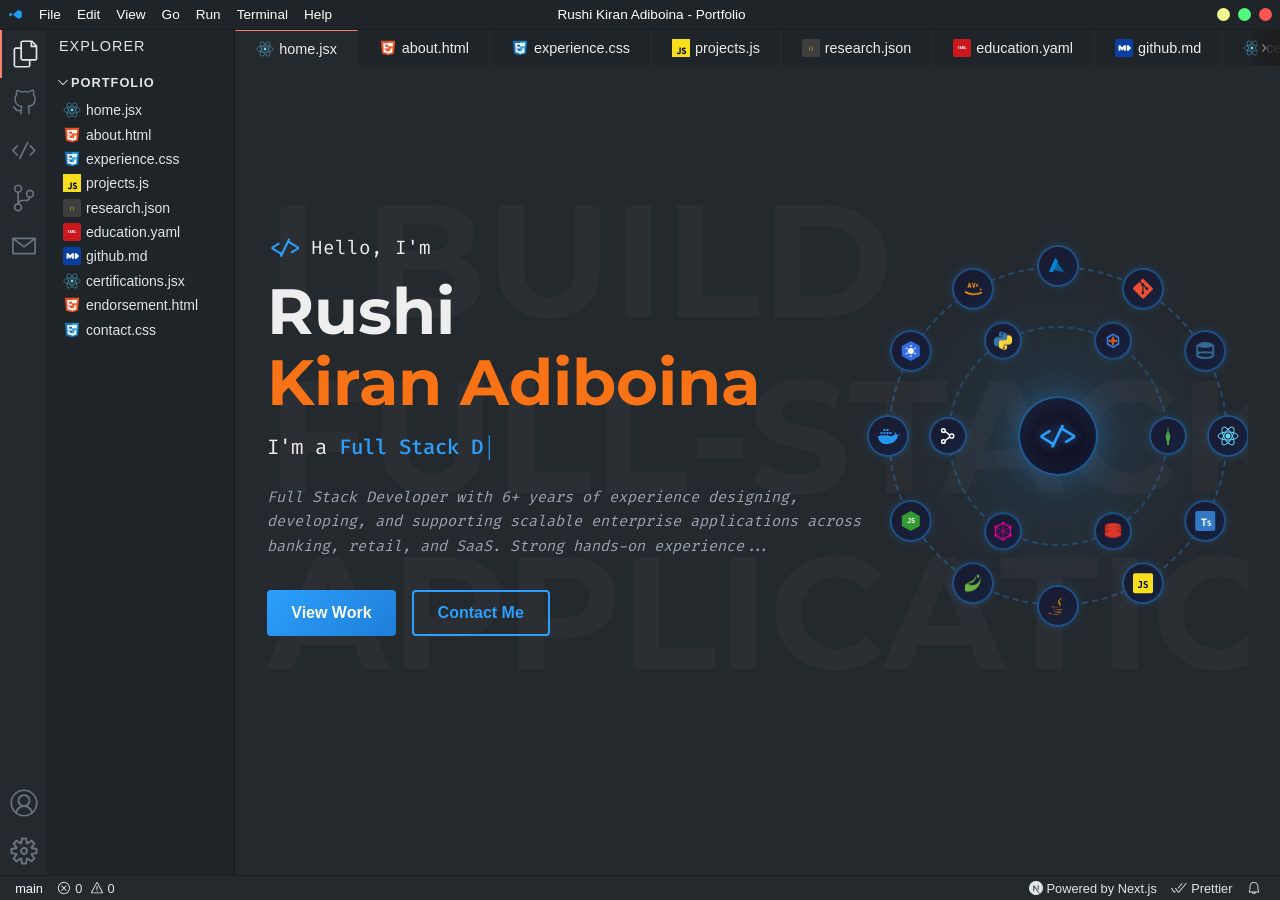
==== commit db72de5e: "Use real headshot as portrait Replace the placeholder monogram avatar with Rushi's professional head" ====
--- a/index.html
+++ b/index.html
@@ -1 +1 @@
-<!DOCTYPE html><html lang="en"><head><meta charSet="utf-8"/><meta name="viewport" content="width=device-width, initial-scale=1"/><title>Rushi Kiran Adiboina | Home</title><meta name="description" content="Full Stack Developer with 6+ years building scalable enterprise applications across banking, retail, and SaaS using React.js, TypeScript, Java, Spring Boot, microservices, and cloud."/><meta name="keywords" content="full stack developer, rushi kiran adiboina, react, typescript, java, spring boot, node.js, microservices, graphql, kafka, aws, azure, kubernetes, docker, portfolio"/><meta name="robots" content="index, follow"/><link rel="canonical" href="https://github.com/Rushikiran123"/><meta property="og:type" content="website"/><meta property="og:title" content="Rushi Kiran Adiboina - Full Stack Developer Portfolio"/><meta property="og:description" content="Full Stack Developer with 6+ years building scalable enterprise applications across banking, retail, and SaaS using React.js, TypeScript, Java, Spring Boot, microservices, and cloud."/><meta property="og:image" content="/og-image.svg"/><meta property="og:url" content="https://github.com/Rushikiran123"/><meta name="twitter:card" content="summary_large_image"/><meta name="twitter:title" content="Rushi Kiran Adiboina - Full Stack Developer Portfolio"/><meta name="twitter:description" content="Full Stack Developer with 6+ years building scalable enterprise applications across banking, retail, and SaaS using React.js, TypeScript, Java, Spring Boot, microservices, and cloud."/><meta name="twitter:image" content="/og-image.svg"/><meta name="next-head-count" content="16"/><link rel="preload" href="/_next/static/css/f7c2f061188b410e.css" as="style"/><link rel="stylesheet" href="/_next/static/css/f7c2f061188b410e.css" data-n-g=""/><link rel="preload" href="/_next/static/css/c7615e3e6e8bd3d6.css" as="style"/><link rel="stylesheet" href="/_next/static/css/c7615e3e6e8bd3d6.css" data-n-p=""/><noscript data-n-css=""></noscript><script defer="" nomodule="" src="/_next/static/chunks/polyfills-c67a75d1b6f99dc8.js"></script><script src="/_next/static/chunks/webpack-5752944655d749a0.js" defer=""></script><script src="/_next/static/chunks/framework-5f4595e5518b5600.js" defer=""></script><script src="/_next/static/chunks/main-49b82626af984845.js" defer=""></script><script src="/_next/static/chunks/pages/_app-b391231031bbc4e9.js" defer=""></script><script src="/_next/static/chunks/pages/index-ba7927e6921998ec.js" defer=""></script><script src="/_next/static/R-kI8c9rBinCWK1NwXYB5/_buildManifest.js" defer=""></script><script src="/_next/static/R-kI8c9rBinCWK1NwXYB5/_ssgManifest.js" defer=""></script></head><body><div id="__next" data-reactroot=""><section class="Titlebar_titlebar__qF029"><img src="/vscode_icon.svg" alt="VSCode Icon" height="15" width="15"/><div class="Titlebar_items__kiyGW"><p>File</p><p>Edit</p><p>View</p><p>Go</p><p>Run</p><p>Terminal</p><p>Help</p></div><p class="Titlebar_title__JRI8S">Rushi Kiran Adiboina<!-- --> - Portfolio</p><div class="Titlebar_windowButtons__fwpk_" aria-hidden="true"><span class="Titlebar_minimize__lFuJ1" aria-label="Minimize"></span><span class="Titlebar_maximize__hjViL" aria-label="Maximize"></span><span class="Titlebar_close__32yPf" aria-label="Close"></span></div></section><div class="Layout_main__c1pHS"><aside class="Sidebar_sidebar__gyKt1"><div><div class="Sidebar_iconContainer__r8abM Sidebar_active__5C3S5"><svg viewBox="0 0 24 24" xmlns="http://www.w3.org/2000/svg" fill="rgb(225, 228, 232)" class="Sidebar_icon__czDJe" aria-hidden="true"><path d="M17.5 0h-9L7 1.5V6H2.5L1 7.5v15.07L2.5 24h12.07L16 22.57V18h4.7l1.3-1.43V4.5L17.5 0zm0 2.12l2.38 2.38H17.5V2.12zm-3 20.38h-12v-15H7v9.07L8.5 18h6v4.5zm6-6h-12v-15H16V6h4.5v10.5z"></path></svg></div><div class="Sidebar_iconContainer__r8abM false"><svg viewBox="0 0 24 24" xmlns="http://www.w3.org/2000/svg" fill="rgb(106, 115, 125)" class="Sidebar_icon__czDJe" aria-hidden="true"><path d="M21.035 5.257c.91 1.092 1.364 2.366 1.364 3.822 0 5.277-3.002 6.824-5.823 7.279.364.637.455 1.365.455 2.093v3.73c0 .455-.273.728-.637.728a.718.718 0 01-.728-.728v-3.73a2.497 2.497 0 00-.728-2.093l.455-1.183c2.821-.364 5.733-1.274 5.733-6.187 0-1.183-.455-2.275-1.274-3.185l-.182-.727a4.04 4.04 0 00.09-2.73c-.454.09-1.364.273-2.91 1.365l-.547.09a13.307 13.307 0 00-6.55 0l-.547-.09C7.57 2.71 6.66 2.437 6.204 2.437c-.273.91-.273 1.91.09 2.73l-.181.727c-.91.91-1.365 2.093-1.365 3.185 0 4.822 2.73 5.823 5.732 6.187l.364 1.183c-.546.546-.819 1.274-.728 2.002v3.821a.718.718 0 01-.728.728.718.718 0 01-.728-.728V20.18c-3.002.637-4.185-.91-5.095-2.092-.455-.546-.819-1.001-1.274-1.092-.09-.091-.364-.455-.273-.819.091-.364.455-.637.82-.455.91.182 1.455.91 2 1.547.82 1.092 1.639 2.092 4.095 1.547v-.364c-.09-.728.091-1.456.455-2.093-2.73-.546-5.914-2.093-5.914-7.279 0-1.456.455-2.73 1.365-3.822-.273-1.273-.182-2.638.273-3.73l.455-.364C5.749 1.073 7.023.8 9.66 2.437a13.673 13.673 0 016.642 0C18.851.708 20.216.98 20.398 1.072l.455.364c.455 1.274.546 2.548.182 3.821z"></path></svg></div><div class="Sidebar_iconContainer__r8abM false"><svg viewBox="0 0 16 16" xmlns="http://www.w3.org/2000/svg" fill="rgb(106, 115, 125)" class="Sidebar_icon__czDJe" aria-hidden="true"><path d="M4.708 5.578L2.061 8.224l2.647 2.646-.708.708-3-3V7.87l3-3 .708.708zm7-.708L11 5.578l2.647 2.646L11 10.87l.708.708 3-3V7.87l-3-3zM4.908 13l.894.448 5-10L9.908 3l-5 10z"></path></svg></div><div class="Sidebar_iconContainer__r8abM false"><svg viewBox="0 0 24 24" xmlns="http://www.w3.org/2000/svg" fill="rgb(106, 115, 125)" class="Sidebar_icon__czDJe" aria-hidden="true"><path d="M21.007 8.222A3.738 3.738 0 0 0 15.045 5.2a3.737 3.737 0 0 0 1.156 6.583 2.988 2.988 0 0 1-2.668 1.67h-2.99a4.456 4.456 0 0 0-2.989 1.165V7.4a3.737 3.737 0 1 0-1.494 0v9.117a3.776 3.776 0 1 0 1.816.099 2.99 2.99 0 0 1 2.668-1.667h2.99a4.484 4.484 0 0 0 4.223-3.039 3.736 3.736 0 0 0 3.25-3.687zM4.565 3.738a2.242 2.242 0 1 1 4.484 0 2.242 2.242 0 0 1-4.484 0zm4.484 16.441a2.242 2.242 0 1 1-4.484 0 2.242 2.242 0 0 1 4.484 0zm8.221-9.715a2.242 2.242 0 1 1 0-4.485 2.242 2.242 0 0 1 0 4.485z"></path></svg></div><div class="Sidebar_iconContainer__r8abM false"><svg viewBox="0 0 16 16" xmlns="http://www.w3.org/2000/svg" fill="rgb(106, 115, 125)" class="Sidebar_icon__czDJe" aria-hidden="true"><path fill-rule="evenodd" clip-rule="evenodd" d="M1 3.5l.5-.5h13l.5.5v9l-.5.5h-13l-.5-.5v-9zm1 1.035V12h12V4.536L8.31 8.9H7.7L2 4.535zM13.03 4H2.97L8 7.869 13.03 4z"></path></svg></div></div><div><div class="Sidebar_iconContainer__r8abM"><svg viewBox="0 0 16 16" xmlns="http://www.w3.org/2000/svg" fill="rgb(106, 115, 125)" class="Sidebar_icon__czDJe" aria-hidden="true"><path d="M16 7.992C16 3.58 12.416 0 8 0S0 3.58 0 7.992c0 2.43 1.104 4.62 2.832 6.09.016.016.032.016.032.032.144.112.288.224.448.336.08.048.144.111.224.175A7.98 7.98 0 008.016 16a7.98 7.98 0 004.48-1.375c.08-.048.144-.111.224-.16.144-.111.304-.223.448-.335.016-.016.032-.016.032-.032 1.696-1.487 2.8-3.676 2.8-6.106zm-8 7.001c-1.504 0-2.88-.48-4.016-1.279.016-.128.048-.255.08-.383a4.17 4.17 0 01.416-.991c.176-.304.384-.576.64-.816.24-.24.528-.463.816-.639.304-.176.624-.304.976-.4A4.15 4.15 0 018 10.342a4.185 4.185 0 012.928 1.166c.368.368.656.8.864 1.295.112.288.192.592.24.911A7.03 7.03 0 018 14.993zm-2.448-7.4a2.49 2.49 0 01-.208-1.024c0-.351.064-.703.208-1.023.144-.32.336-.607.576-.847.24-.24.528-.431.848-.575.32-.144.672-.208 1.024-.208.368 0 .704.064 1.024.208.32.144.608.336.848.575.24.24.432.528.576.847.144.32.208.672.208 1.023 0 .368-.064.704-.208 1.023a2.84 2.84 0 01-.576.848 2.84 2.84 0 01-.848.575 2.715 2.715 0 01-2.064 0 2.84 2.84 0 01-.848-.575 2.526 2.526 0 01-.56-.848zm7.424 5.306c0-.032-.016-.048-.016-.08a5.22 5.22 0 00-.688-1.406 4.883 4.883 0 00-1.088-1.135 5.207 5.207 0 00-1.04-.608 2.82 2.82 0 00.464-.383 4.2 4.2 0 00.624-.784 3.624 3.624 0 00.528-1.934 3.71 3.71 0 00-.288-1.47 3.799 3.799 0 00-.816-1.199 3.845 3.845 0 00-1.2-.8 3.72 3.72 0 00-1.472-.287 3.72 3.72 0 00-1.472.288 3.631 3.631 0 00-1.2.815 3.84 3.84 0 00-.8 1.199 3.71 3.71 0 00-.288 1.47c0 .352.048.688.144 1.007.096.336.224.64.4.927.16.288.384.544.624.784.144.144.304.271.48.383a5.12 5.12 0 00-1.04.624c-.416.32-.784.703-1.088 1.119a4.999 4.999 0 00-.688 1.406c-.016.032-.016.064-.016.08C1.776 11.636.992 9.91.992 7.992.992 4.14 4.144.991 8 .991s7.008 3.149 7.008 7.001a6.96 6.96 0 01-2.032 4.907z"></path></svg></div><div class="Sidebar_iconContainer__r8abM"><svg viewBox="0 0 24 24" xmlns="http://www.w3.org/2000/svg" fill="rgb(106, 115, 125)" class="Sidebar_icon__czDJe" aria-hidden="true"><path fill-rule="evenodd" clip-rule="evenodd" d="M19.85 8.75l4.15.83v4.84l-4.15.83 2.35 3.52-3.43 3.43-3.52-2.35-.83 4.15H9.58l-.83-4.15-3.52 2.35-3.43-3.43 2.35-3.52L0 14.42V9.58l4.15-.83L1.8 5.23 5.23 1.8l3.52 2.35L9.58 0h4.84l.83 4.15 3.52-2.35 3.43 3.43-2.35 3.52zm-1.57 5.07l4-.81v-2l-4-.81-.54-1.3 2.29-3.43-1.43-1.43-3.43 2.29-1.3-.54-.81-4h-2l-.81 4-1.3.54-3.43-2.29-1.43 1.43L6.38 8.9l-.54 1.3-4 .81v2l4 .81.54 1.3-2.29 3.43 1.43 1.43 3.43-2.29 1.3.54.81 4h2l.81-4 1.3-.54 3.43 2.29 1.43-1.43-2.29-3.43.54-1.3zm-8.186-4.672A3.43 3.43 0 0112 8.57 3.44 3.44 0 0115.43 12a3.43 3.43 0 11-5.336-2.852zm.956 4.274c.281.188.612.288.95.288A1.7 1.7 0 0013.71 12a1.71 1.71 0 10-2.66 1.422z"></path></svg></div></div></aside><div class="Explorer_explorer__MYKPT"><p class="Explorer_title__SAx86">Explorer</p><div><input type="checkbox" class="Explorer_checkbox__K21K5" id="portfolio-checkbox" checked=""/><label for="portfolio-checkbox" class="Explorer_heading__YLwUA"><svg width="16" height="16" viewBox="0 0 16 16" xmlns="http://www.w3.org/2000/svg" fill="currentColor" class="Explorer_chevron__PFE0_" style="transform:rotate(90deg)"><path fill-rule="evenodd" clip-rule="evenodd" d="M10.072 8.024L5.715 3.667l.618-.62L11 7.716v.618L6.333 13l-.618-.619 4.357-4.357z"></path></svg>Portfolio</label><div class="Explorer_files__1BcBi" style="display:block"><div class="Explorer_file__Strqx"><img src="/react_icon.svg" alt="home.jsx" height="18" width="18"/> <p>home.jsx</p></div><div class="Explorer_file__Strqx"><img src="/html_icon.svg" alt="about.html" height="18" width="18"/> <p>about.html</p></div><div class="Explorer_file__Strqx"><img src="/css_icon.svg" alt="experience.css" height="18" width="18"/> <p>experience.css</p></div><div class="Explorer_file__Strqx"><img src="/js_icon.svg" alt="projects.js" height="18" width="18"/> <p>projects.js</p></div><div class="Explorer_file__Strqx"><img src="/json_icon.svg" alt="research.json" height="18" width="18"/> <p>research.json</p></div><div class="Explorer_file__Strqx"><img src="/yaml_icon.svg" alt="education.yaml" height="18" width="18"/> <p>education.yaml</p></div><div class="Explorer_file__Strqx"><img src="/markdown_icon.svg" alt="github.md" height="18" width="18"/> <p>github.md</p></div><div class="Explorer_file__Strqx"><img src="/react_icon.svg" alt="certifications.jsx" height="18" width="18"/> <p>certifications.jsx</p></div><div class="Explorer_file__Strqx"><img src="/html_icon.svg" alt="endorsement.html" height="18" width="18"/> <p>endorsement.html</p></div><div class="Explorer_file__Strqx"><img src="/css_icon.svg" alt="contact.css" height="18" width="18"/> <p>contact.css</p></div></div></div></div><div style="width:100%;overflow:hidden;position:relative"><div class="Tabsbar_tabsContainer__SaD97"><div class="Tabsbar_tabs__A5mro"><div class="Tab_tab__oZcQ_ Tab_active__n8qKl"><img src="/react_icon.svg" alt="home.jsx file icon" height="18" width="18"/><p>home.jsx</p></div><div class="Tab_tab__oZcQ_ false"><img src="/html_icon.svg" alt="about.html file icon" height="18" width="18"/><p>about.html</p></div><div class="Tab_tab__oZcQ_ false"><img src="/css_icon.svg" alt="experience.css file icon" height="18" width="18"/><p>experience.css</p></div><div class="Tab_tab__oZcQ_ false"><img src="/js_icon.svg" alt="projects.js file icon" height="18" width="18"/><p>projects.js</p></div><div class="Tab_tab__oZcQ_ false"><img src="/json_icon.svg" alt="research.json file icon" height="18" width="18"/><p>research.json</p></div><div class="Tab_tab__oZcQ_ false"><img src="/yaml_icon.svg" alt="education.yaml file icon" height="18" width="18"/><p>education.yaml</p></div><div class="Tab_tab__oZcQ_ false"><img src="/markdown_icon.svg" alt="github.md file icon" height="18" width="18"/><p>github.md</p></div><div class="Tab_tab__oZcQ_ false"><img src="/react_icon.svg" alt="certifications.jsx file icon" height="18" width="18"/><p>certifications.jsx</p></div><div class="Tab_tab__oZcQ_ false"><img src="/html_icon.svg" alt="endorsement.html file icon" height="18" width="18"/><p>endorsement.html</p></div><div class="Tab_tab__oZcQ_ false"><img src="/css_icon.svg" alt="contact.css file icon" height="18" width="18"/><p>contact.css</p></div></div></div><main id="main-editor" class="Layout_content__RNbd0"><div class="HomePage_container__puf3E"><div class="HomePage_background__x7Tr_"><h1>I BUILD</h1><h1>FULL-STACK APPLICATIONS</h1></div><div class="HomePage_foreground__cGFUH"><div class="HomePage_content__V9RW1"><p class="HomePage_greeting__DikbN"><span class="HomePage_codeIcon__fhjkU">&lt;/&gt;</span> Hello, I&#x27;m</p><h1 class="HomePage_firstName__2xbbc">Rushi</h1><h1 class="HomePage_lastName__YTWZq">Kiran Adiboina</h1><p class="HomePage_role__ziHPf">I&#x27;m a <span class="HomePage_typed__kzzvA"></span><span class="HomePage_cursor__Cw2Y_">|</span></p><p class="HomePage_description__UDRbe">Full Stack Developer with 6+ years of experience designing, developing, and supporting scalable enterprise applications across banking, retail, and SaaS. Strong hands-on experience<!-- -->...</p><div class="HomePage_buttons__xJC5J"><button class="HomePage_button__lzSH5">View Work</button><button class="HomePage_outlined__c2ZLF">Contact Me</button></div></div><div class="TechCircle_container__MW9Z5"><div class="TechCircle_glowEffect__IABCH"></div><div class="TechCircle_outerDashedRing__hnvTV"></div><div class="TechCircle_outerRing__Mc6dW"><div class="TechCircle_techItem__uXZbP" style="--angle:0deg;--delay:0s;--glow-color:#61DAFB" title="React"><div class="TechCircle_techIcon___v7i9"><svg viewBox="0 0 24 24" fill="none"><circle cx="12" cy="12" r="2.5" fill="#61DAFB"></circle><ellipse cx="12" cy="12" rx="10" ry="4" stroke="#61DAFB" stroke-width="1" fill="none"></ellipse><ellipse cx="12" cy="12" rx="10" ry="4" stroke="#61DAFB" stroke-width="1" fill="none" transform="rotate(60 12 12)"></ellipse><ellipse cx="12" cy="12" rx="10" ry="4" stroke="#61DAFB" stroke-width="1" fill="none" transform="rotate(120 12 12)"></ellipse></svg></div></div><div class="TechCircle_techItem__uXZbP" style="--angle:30deg;--delay:0.08s;--glow-color:#3178C6" title="TypeScript"><div class="TechCircle_techIcon___v7i9"><svg viewBox="0 0 24 24"><rect x="2" y="2" width="20" height="20" rx="2" fill="#3178C6"></rect><path d="M13.5 11h-2v6h-1.5v-6H8V9.5h5.5V11z" fill="white"></path><path d="M14.5 15.5c.3.2.7.4 1.2.4.5 0 .8-.2.8-.6 0-.4-.3-.5-.9-.7-.9-.3-1.5-.7-1.5-1.6 0-1 .8-1.6 2-1.6.6 0 1 .1 1.3.3l-.3.9c-.2-.1-.5-.2-.9-.2-.5 0-.7.2-.7.5 0 .3.3.5.9.7 1 .3 1.5.8 1.5 1.7 0 1-.7 1.7-2.1 1.7-.6 0-1.2-.2-1.5-.4l.2-.9z" fill="white"></path></svg></div></div><div class="TechCircle_techItem__uXZbP" style="--angle:60deg;--delay:0.16s;--glow-color:#F7DF1E" title="JavaScript"><div class="TechCircle_techIcon___v7i9"><svg viewBox="0 0 24 24"><rect x="2" y="2" width="20" height="20" rx="2" fill="#F7DF1E"></rect><text x="12" y="17" text-anchor="middle" fill="#000" font-size="9" font-weight="bold" font-family="monospace">JS</text></svg></div></div><div class="TechCircle_techItem__uXZbP" style="--angle:90deg;--delay:0.24s;--glow-color:#ED8B00" title="Java"><div class="TechCircle_techIcon___v7i9"><svg viewBox="0 0 24 24"><path d="M8.5 17s-1 .5.8.7c2 .2 3.2.2 5.5-.3 0 0 .5.3 1.2.6-4 1.7-9-.1-7.5-.4z" fill="#ED8B00"></path><path d="M8 14.5s-1 .7.7.9c2.2.2 4 .2 7-.4 0 0 .3.3.8.5-4.8 1.4-10 .1-8.5-.5z" fill="#ED8B00"></path><path d="M13 10c1.2 1.4-.3 2.6-.3 2.6s3-1.5 1.6-3.4c-1.3-1.8-2.3-2.6 3-5.6 0 0-8 2-4.3 6.4z" fill="#ED8B00"></path><path d="M17 18.5s.6.5-.6 1c-2.5.7-10 .9-12.2 0-.8-.3.7-.8 1.1-.9.5-.1.7-.1.7-.1-.8-.5-5 1-2.2 1.5 8 1.3 14.5-.6 13.2-1.5z" fill="#ED8B00"></path><path d="M8.5 12.5s-3.5 1-1.2 1.2c1 .1 3 .1 4.8-.1 1.5-.1 3-.4 3-.4s-.5.2-.8.4c-3.5.9-10 .5-8-1 1.6-1 2.2-.1 2.2-.1z" fill="#ED8B00"></path></svg></div></div><div class="TechCircle_techItem__uXZbP" style="--angle:120deg;--delay:0.32s;--glow-color:#6DB33F" title="Spring Boot"><div class="TechCircle_techIcon___v7i9"><svg viewBox="0 0 24 24"><path d="M4 20c8 2 16-4 16-14-2 8-9 10-14 6 6 1 9-3 9-7-3 6-8 5-11 9z" fill="#6DB33F"></path><circle cx="17" cy="5" r="1.4" fill="#6DB33F"></circle></svg></div></div><div class="TechCircle_techItem__uXZbP" style="--angle:150deg;--delay:0.4s;--glow-color:#339933" title="Node.js"><div class="TechCircle_techIcon___v7i9"><svg viewBox="0 0 24 24"><path d="M12 2L3 7v10l9 5 9-5V7l-9-5z" fill="#339933"></path><text x="12" y="14" text-anchor="middle" fill="white" font-size="7" font-weight="bold">JS</text></svg></div></div><div class="TechCircle_techItem__uXZbP" style="--angle:180deg;--delay:0.48s;--glow-color:#2496ED" title="Docker"><div class="TechCircle_techIcon___v7i9"><svg viewBox="0 0 24 24"><path d="M4.5 11h2v2h-2v-2zm3 0h2v2h-2v-2zm3 0h2v2h-2v-2zm3-3h2v2h-2V8zm-3 0h2v2h-2V8zm-3 0h2v2h-2V8zm-3 0h2v2h-2V8zm6-3h2v2h-2V5zm-3 0h2v2h-2V5z" fill="#2496ED"></path><path d="M23 11.5c-.5-.5-1.5-1-2.5-1-.2-1-1-2-2-2.5.5 1 .5 2 0 3-1 .5-2.5 1-4 1H2c0 3 1 5 3 6.5 2.5 2 6 2 9 1 3-.5 5-2 7-5 .5-1 1-2 1-3h1c.5 0 1-.5 1.5-1 .5-.5 0-1-.5-1z" fill="#2496ED"></path></svg></div></div><div class="TechCircle_techItem__uXZbP" style="--angle:210deg;--delay:0.56s;--glow-color:#326CE5" title="Kubernetes"><div class="TechCircle_techIcon___v7i9"><svg viewBox="0 0 24 24"><path d="M12 2L3 7v10l9 5 9-5V7l-9-5z" fill="#326CE5"></path><circle cx="12" cy="12" r="3" fill="white"></circle><path d="M12 6v2M12 16v2M7 9l1.5 1M15.5 14l1.5 1M7 15l1.5-1M15.5 10l1.5-1" stroke="white" stroke-width="1.2"></path></svg></div></div><div class="TechCircle_techItem__uXZbP" style="--angle:240deg;--delay:0.64s;--glow-color:#FF9900" title="AWS"><div class="TechCircle_techIcon___v7i9"><svg viewBox="0 0 24 24"><path d="M6.5 11l1.5-5h1l1.5 5h-1l-.3-1h-1.4l-.3 1h-1zm1.5-2h.8l-.4-1.5-.4 1.5z" fill="#FF9900"></path><path d="M11 6h1l.8 3.5.8-3.5h1l-1.3 5h-1L11 6z" fill="#FF9900"></path><path d="M15 8.5c0-.8.7-1.5 1.5-1.5.4 0 .7.1 1 .3l-.3.7c-.2-.1-.4-.2-.6-.2-.4 0-.6.3-.6.7 0 .4.2.7.6.7.2 0 .4-.1.6-.2l.3.7c-.3.2-.6.3-1 .3-.8 0-1.5-.7-1.5-1.5z" fill="#FF9900"></path><path d="M4 15c2.5 1.5 5.5 2.5 8.5 2.5s6-.5 8.5-2" stroke="#FF9900" stroke-width="1.5" fill="none"></path><path d="M18.5 14l1-2.5 1.5 1-2.5 1.5z" fill="#FF9900"></path></svg></div></div><div class="TechCircle_techItem__uXZbP" style="--angle:270deg;--delay:0.72s;--glow-color:#0089D6" title="Azure"><div class="TechCircle_techIcon___v7i9"><svg viewBox="0 0 24 24"><path d="M9 4l-6 14h4l5-11-3-3z" fill="#0089D6"></path><path d="M11 8l-3 8 10 2-7-10z" fill="#0089D6" opacity="0.7"></path></svg></div></div><div class="TechCircle_techItem__uXZbP" style="--angle:300deg;--delay:0.8s;--glow-color:#F05032" title="Git"><div class="TechCircle_techIcon___v7i9"><svg viewBox="0 0 24 24"><path d="M21.6 11.2L12.8 2.4c-.5-.5-1.3-.5-1.8 0l-1.8 1.8 2.3 2.3c.5-.2 1.1-.1 1.5.3.4.4.5 1 .3 1.5l2.2 2.2c.5-.2 1.1-.1 1.5.3.6.6.6 1.5 0 2.1-.6.6-1.5.6-2.1 0-.4-.4-.5-1.1-.3-1.6l-2.1-2.1v5.4c.1.1.3.2.4.3.6.6.6 1.5 0 2.1-.6.6-1.5.6-2.1 0-.6-.6-.6-1.5 0-2.1.2-.2.4-.3.6-.4V9.1c-.2-.1-.4-.2-.6-.4-.4-.4-.5-1-.3-1.5L8.3 4.9l-5.9 5.9c-.5.5-.5 1.3 0 1.8l8.8 8.8c.5.5 1.3.5 1.8 0l8.6-8.6c.5-.5.5-1.3 0-1.8z" fill="#F05032"></path></svg></div></div><div class="TechCircle_techItem__uXZbP" style="--angle:330deg;--delay:0.88s;--glow-color:#4169E1" title="PostgreSQL"><div class="TechCircle_techIcon___v7i9"><svg viewBox="0 0 24 24"><ellipse cx="12" cy="6" rx="8" ry="3" fill="#336791"></ellipse><path d="M4 6v10c0 1.7 3.6 3 8 3s8-1.3 8-3V6" fill="none" stroke="#336791" stroke-width="2"></path><ellipse cx="12" cy="16" rx="8" ry="3" fill="none" stroke="#336791" stroke-width="1.5"></ellipse><path d="M4 11c0 1.7 3.6 3 8 3s8-1.3 8-3" fill="none" stroke="#336791" stroke-width="1.2"></path></svg></div></div></div><div class="TechCircle_middleDashedRing__UZUZG"></div><div class="TechCircle_innerRing__U1IDW"><div class="TechCircle_innerTechItem__j15v0" style="--angle:0deg;--delay:0s;--glow-color:#47A248" title="MongoDB"><div class="TechCircle_techIcon___v7i9"><svg viewBox="0 0 24 24"><path d="M12 2c0 0 .5 2 .5 4 0 1 .5 2 1 3 .5 1 1 2 1 3.5 0 2.5-1 5-1.5 6v2c0 .5-.5 1-1 1s-1-.5-1-1v-2c-.5-1-1.5-3.5-1.5-6 0-1.5.5-2.5 1-3.5.5-1 1-2 1-3 0-2 .5-4 .5-4z" fill="#47A248"></path><path d="M11.5 20v2c.3.3.5.3 1 0v-2h-1z" fill="#A6CE39"></path></svg></div></div><div class="TechCircle_innerTechItem__j15v0" style="--angle:60deg;--delay:0.1s;--glow-color:#DC382D" title="Redis"><div class="TechCircle_techIcon___v7i9"><svg viewBox="0 0 24 24"><ellipse cx="12" cy="7" rx="9" ry="4" fill="#DC382D"></ellipse><path d="M3 7v4c0 2.2 4 4 9 4s9-1.8 9-4V7" fill="#A41E11"></path><ellipse cx="12" cy="11" rx="9" ry="4" fill="#DC382D"></ellipse><path d="M3 11v4c0 2.2 4 4 9 4s9-1.8 9-4v-4" fill="#A41E11"></path><ellipse cx="12" cy="15" rx="9" ry="4" fill="#DC382D"></ellipse></svg></div></div><div class="TechCircle_innerTechItem__j15v0" style="--angle:120deg;--delay:0.2s;--glow-color:#E10098" title="GraphQL"><div class="TechCircle_techIcon___v7i9"><svg viewBox="0 0 24 24"><path d="M12 3L4 7.5v9L12 21l8-4.5v-9L12 3z" fill="none" stroke="#E10098" stroke-width="1.5"></path><circle cx="12" cy="3" r="1.5" fill="#E10098"></circle><circle cx="4" cy="7.5" r="1.5" fill="#E10098"></circle><circle cx="4" cy="16.5" r="1.5" fill="#E10098"></circle><circle cx="12" cy="21" r="1.5" fill="#E10098"></circle><circle cx="20" cy="16.5" r="1.5" fill="#E10098"></circle><circle cx="20" cy="7.5" r="1.5" fill="#E10098"></circle><path d="M4 7.5L20 16.5M4 16.5L20 7.5M12 3v18" stroke="#E10098" stroke-width="0.8"></path></svg></div></div><div class="TechCircle_innerTechItem__j15v0" style="--angle:180deg;--delay:0.30000000000000004s;--glow-color:#ffffff" title="Kafka"><div class="TechCircle_techIcon___v7i9"><svg viewBox="0 0 24 24" fill="none" stroke="#ffffff" stroke-width="1.6"><circle cx="7" cy="6" r="2"></circle><circle cx="7" cy="18" r="2"></circle><circle cx="16" cy="12" r="2.3"></circle><path d="M8.7 6.8 14 11M8.7 17.2 14 13"></path></svg></div></div><div class="TechCircle_innerTechItem__j15v0" style="--angle:240deg;--delay:0.4s;--glow-color:#3776AB" title="Python"><div class="TechCircle_techIcon___v7i9"><svg viewBox="0 0 24 24"><path d="M11.5 2c-2.5 0-4 1-4 3v2h4v1h-6c-2 0-3.5 1.5-3.5 4v2c0 2.5 1.5 4 3.5 4h2v-3c0-1.5 1-2.5 2.5-2.5h4c1.5 0 2.5-1 2.5-2.5v-4c0-2-1.5-3-4-3h-1zm-.5 1.5a1 1 0 110 2 1 1 0 010-2z" fill="#3776AB"></path><path d="M12.5 22c2.5 0 4-1 4-3v-2h-4v-1h6c2 0 3.5-1.5 3.5-4v-2c0-2.5-1.5-4-3.5-4h-2v3c0 1.5-1 2.5-2.5 2.5h-4c-1.5 0-2.5 1-2.5 2.5v4c0 2 1.5 3 4 3h1zm.5-1.5a1 1 0 110-2 1 1 0 010 2z" fill="#FFD43B"></path></svg></div></div><div class="TechCircle_innerTechItem__j15v0" style="--angle:300deg;--delay:0.5s;--glow-color:#4285F4" title="Google Cloud"><div class="TechCircle_techIcon___v7i9"><svg viewBox="0 0 24 24"><path d="M12 5l6 3.5v7L12 19l-6-3.5v-7L12 5z" fill="none" stroke="#4285F4" stroke-width="1.6"></path><circle cx="12" cy="12" r="2.5" fill="#EA4335"></circle><path d="M12 9.5v-2M12 16.5v-2M9.5 12h-2M16.5 12h-2" stroke="#FBBC04" stroke-width="1.4"></path></svg></div></div></div><div class="TechCircle_centerCircle__7ZbuH"><span class="TechCircle_centerIcon__AnGDp">&lt;/&gt;</span></div></div></div></div></main></div></div><footer class="Bottombar_bottomBar__QVIne"><div class="Bottombar_container__v_l0M"><a href="https://github.com/Rushikiran123" target="_blank" rel="noreferrer noopener" class="Bottombar_section___NTJA"><svg viewBox="0 0 24 24" xmlns="http://www.w3.org/2000/svg" fill="currentColor" class="Bottombar_icon__zdqmH"><path d="M21.007 8.222A3.738 3.738 0 0 0 15.045 5.2a3.737 3.737 0 0 0 1.156 6.583 2.988 2.988 0 0 1-2.668 1.67h-2.99a4.456 4.456 0 0 0-2.989 1.165V7.4a3.737 3.737 0 1 0-1.494 0v9.117a3.776 3.776 0 1 0 1.816.099 2.99 2.99 0 0 1 2.668-1.667h2.99a4.484 4.484 0 0 0 4.223-3.039 3.736 3.736 0 0 0 3.25-3.687zM4.565 3.738a2.242 2.242 0 1 1 4.484 0 2.242 2.242 0 0 1-4.484 0zm4.484 16.441a2.242 2.242 0 1 1-4.484 0 2.242 2.242 0 0 1 4.484 0zm8.221-9.715a2.242 2.242 0 1 1 0-4.485 2.242 2.242 0 0 1 0 4.485z"></path></svg><p>main</p></a><div class="Bottombar_section___NTJA"><svg width="14" height="14" viewBox="0 0 16 16" xmlns="http://www.w3.org/2000/svg" fill="currentColor" class="Bottombar_icon__zdqmH"><path fill-rule="evenodd" clip-rule="evenodd" d="M8.6 1c1.6.1 3.1.9 4.2 2 1.3 1.4 2 3.1 2 5.1 0 1.6-.6 3.1-1.6 4.4-1 1.2-2.4 2.1-4 2.4-1.6.3-3.2.1-4.6-.7-1.4-.8-2.5-2-3.1-3.5C.9 9.2.8 7.5 1.3 6c.5-1.6 1.4-2.9 2.8-3.8C5.4 1.3 7 .9 8.6 1zm.5 12.9c1.3-.3 2.5-1 3.4-2.1.8-1.1 1.3-2.4 1.2-3.8 0-1.6-.6-3.2-1.7-4.3-1-1-2.2-1.6-3.6-1.7-1.3-.1-2.7.2-3.8 1-1.1.8-1.9 1.9-2.3 3.3-.4 1.3-.4 2.7.2 4 .6 1.3 1.5 2.3 2.7 3 1.2.7 2.6.9 3.9.6zM7.9 7.5L10.3 5l.7.7-2.4 2.5 2.4 2.5-.7.7-2.4-2.5-2.4 2.5-.7-.7 2.4-2.5-2.4-2.5.7-.7 2.4 2.5z"></path></svg><p>0</p>  <svg width="14" height="14" viewBox="0 0 16 16" xmlns="http://www.w3.org/2000/svg" fill="currentColor" class="Bottombar_icon__zdqmH"><path fill-rule="evenodd" clip-rule="evenodd" d="M7.56 1h.88l6.54 12.26-.44.74H1.44L1 13.26 7.56 1zM8 2.28L2.28 13H13.7L8 2.28zM8.625 12v-1h-1.25v1h1.25zm-1.25-2V6h1.25v4h-1.25z"></path></svg><p>0</p></div></div><div class="Bottombar_container__v_l0M"><div class="Bottombar_section___NTJA"><svg width="14" fill="currentColor" viewBox="0 0 24 24" xmlns="http://www.w3.org/2000/svg" class="Bottombar_icon__zdqmH"><path d="M11.572 0c-.176 0-.31.001-.358.007a19.76 19.76 0 0 1-.364.033C7.443.346 4.25 2.185 2.228 5.012a11.875 11.875 0 0 0-2.119 5.243c-.096.659-.108.854-.108 1.747s.012 1.089.108 1.748c.652 4.506 3.86 8.292 8.209 9.695.779.25 1.6.422 2.534.525.363.04 1.935.04 2.299 0 1.611-.178 2.977-.577 4.323-1.264.207-.106.247-.134.219-.158-.02-.013-.9-1.193-1.955-2.62l-1.919-2.592-2.404-3.558a338.739 338.739 0 0 0-2.422-3.556c-.009-.002-.018 1.579-.023 3.51-.007 3.38-.01 3.515-.052 3.595a.426.426 0 0 1-.206.214c-.075.037-.14.044-.495.044H7.81l-.108-.068a.438.438 0 0 1-.157-.171l-.05-.106.006-4.703.007-4.705.072-.092a.645.645 0 0 1 .174-.143c.096-.047.134-.051.54-.051.478 0 .558.018.682.154.035.038 1.337 1.999 2.895 4.361a10760.433 10760.433 0 0 0 4.735 7.17l1.9 2.879.096-.063a12.317 12.317 0 0 0 2.466-2.163 11.944 11.944 0 0 0 2.824-6.134c.096-.66.108-.854.108-1.748 0-.893-.012-1.088-.108-1.747-.652-4.506-3.859-8.292-8.208-9.695a12.597 12.597 0 0 0-2.499-.523A33.119 33.119 0 0 0 11.573 0zm4.069 7.217c.347 0 .408.005.486.047a.473.473 0 0 1 .237.277c.018.06.023 1.365.018 4.304l-.006 4.218-.744-1.14-.746-1.14v-3.066c0-1.982.01-3.097.023-3.15a.478.478 0 0 1 .233-.296c.096-.05.13-.054.5-.054z"></path></svg><p>Powered by Next.js</p></div><div class="Bottombar_section___NTJA"><svg width="16" height="16" xmlns="http://www.w3.org/2000/svg" fill="currentColor" class="Bottombar_icon__zdqmH"><path fill-rule="evenodd" clip-rule="evenodd" d="M15.62 3.596 7.815 12.81l-.728-.033L4 8.382l.754-.53 2.744 3.907L14.917 3l.703.596z"></path><path fill-rule="evenodd" clip-rule="evenodd" d="m7.234 8.774 4.386-5.178L10.917 3l-4.23 4.994.547.78zm-1.55.403.548.78-.547-.78zm-1.617 1.91.547.78-.799.943-.728-.033L0 8.382l.754-.53 2.744 3.907.57-.672z"></path></svg><p>Prettier</p></div><div class="Bottombar_section___NTJA"><svg width="14" height="14" viewBox="0 0 16 16" xmlns="http://www.w3.org/2000/svg" fill="currentColor" aria-label="Notifications"><path d="M13.377 10.573a7.63 7.63 0 01-.383-2.38V6.195a5.115 5.115 0 00-1.268-3.446 5.138 5.138 0 00-3.242-1.722c-.694-.072-1.4 0-2.07.227-.67.215-1.28.574-1.794 1.053a4.923 4.923 0 00-1.208 1.675 5.067 5.067 0 00-.431 2.022v2.2a7.61 7.61 0 01-.383 2.37L2 12.343l.479.658h3.505c0 .526.215 1.04.586 1.412.37.37.885.586 1.412.586.526 0 1.04-.215 1.411-.586s.587-.886.587-1.412h3.505l.478-.658-.586-1.77zm-4.69 3.147a.997.997 0 01-.705.299.997.997 0 01-.706-.3.997.997 0 01-.3-.705h1.999a.939.939 0 01-.287.706zm-5.515-1.71l.371-1.114a8.633 8.633 0 00.443-2.691V6.004c0-.563.12-1.113.347-1.616.227-.514.55-.969.969-1.34.419-.382.91-.67 1.436-.837.538-.18 1.1-.24 1.65-.18a4.147 4.147 0 012.597 1.4 4.133 4.133 0 011.004 2.776v2.01c0 .909.144 1.818.443 2.691l.371 1.113h-9.63v-.012z"></path></svg></div></div></footer></div><script id="__NEXT_DATA__" type="application/json">{"props":{"pageProps":{"title":"Home"},"__N_SSG":true},"page":"/","query":{},"buildId":"R-kI8c9rBinCWK1NwXYB5","isFallback":false,"gsp":true,"scriptLoader":[]}</script></body></html>+<!DOCTYPE html><html lang="en"><head><meta charSet="utf-8"/><meta name="viewport" content="width=device-width, initial-scale=1"/><title>Rushi Kiran Adiboina | Home</title><meta name="description" content="Full Stack Developer with 6+ years building scalable enterprise applications across banking, retail, and SaaS using React.js, TypeScript, Java, Spring Boot, microservices, and cloud."/><meta name="keywords" content="full stack developer, rushi kiran adiboina, react, typescript, java, spring boot, node.js, microservices, graphql, kafka, aws, azure, kubernetes, docker, portfolio"/><meta name="robots" content="index, follow"/><link rel="canonical" href="https://github.com/Rushikiran123"/><meta property="og:type" content="website"/><meta property="og:title" content="Rushi Kiran Adiboina - Full Stack Developer Portfolio"/><meta property="og:description" content="Full Stack Developer with 6+ years building scalable enterprise applications across banking, retail, and SaaS using React.js, TypeScript, Java, Spring Boot, microservices, and cloud."/><meta property="og:image" content="/og-image.svg"/><meta property="og:url" content="https://github.com/Rushikiran123"/><meta name="twitter:card" content="summary_large_image"/><meta name="twitter:title" content="Rushi Kiran Adiboina - Full Stack Developer Portfolio"/><meta name="twitter:description" content="Full Stack Developer with 6+ years building scalable enterprise applications across banking, retail, and SaaS using React.js, TypeScript, Java, Spring Boot, microservices, and cloud."/><meta name="twitter:image" content="/og-image.svg"/><meta name="next-head-count" content="16"/><link rel="preload" href="/_next/static/css/f7c2f061188b410e.css" as="style"/><link rel="stylesheet" href="/_next/static/css/f7c2f061188b410e.css" data-n-g=""/><link rel="preload" href="/_next/static/css/c7615e3e6e8bd3d6.css" as="style"/><link rel="stylesheet" href="/_next/static/css/c7615e3e6e8bd3d6.css" data-n-p=""/><noscript data-n-css=""></noscript><script defer="" nomodule="" src="/_next/static/chunks/polyfills-c67a75d1b6f99dc8.js"></script><script src="/_next/static/chunks/webpack-5752944655d749a0.js" defer=""></script><script src="/_next/static/chunks/framework-5f4595e5518b5600.js" defer=""></script><script src="/_next/static/chunks/main-49b82626af984845.js" defer=""></script><script src="/_next/static/chunks/pages/_app-dcd595548091c3df.js" defer=""></script><script src="/_next/static/chunks/pages/index-ba7927e6921998ec.js" defer=""></script><script src="/_next/static/5fdKaqP_OE83fMhjE2IA-/_buildManifest.js" defer=""></script><script src="/_next/static/5fdKaqP_OE83fMhjE2IA-/_ssgManifest.js" defer=""></script></head><body><div id="__next" data-reactroot=""><section class="Titlebar_titlebar__qF029"><img src="/vscode_icon.svg" alt="VSCode Icon" height="15" width="15"/><div class="Titlebar_items__kiyGW"><p>File</p><p>Edit</p><p>View</p><p>Go</p><p>Run</p><p>Terminal</p><p>Help</p></div><p class="Titlebar_title__JRI8S">Rushi Kiran Adiboina<!-- --> - Portfolio</p><div class="Titlebar_windowButtons__fwpk_" aria-hidden="true"><span class="Titlebar_minimize__lFuJ1" aria-label="Minimize"></span><span class="Titlebar_maximize__hjViL" aria-label="Maximize"></span><span class="Titlebar_close__32yPf" aria-label="Close"></span></div></section><div class="Layout_main__c1pHS"><aside class="Sidebar_sidebar__gyKt1"><div><div class="Sidebar_iconContainer__r8abM Sidebar_active__5C3S5"><svg viewBox="0 0 24 24" xmlns="http://www.w3.org/2000/svg" fill="rgb(225, 228, 232)" class="Sidebar_icon__czDJe" aria-hidden="true"><path d="M17.5 0h-9L7 1.5V6H2.5L1 7.5v15.07L2.5 24h12.07L16 22.57V18h4.7l1.3-1.43V4.5L17.5 0zm0 2.12l2.38 2.38H17.5V2.12zm-3 20.38h-12v-15H7v9.07L8.5 18h6v4.5zm6-6h-12v-15H16V6h4.5v10.5z"></path></svg></div><div class="Sidebar_iconContainer__r8abM false"><svg viewBox="0 0 24 24" xmlns="http://www.w3.org/2000/svg" fill="rgb(106, 115, 125)" class="Sidebar_icon__czDJe" aria-hidden="true"><path d="M21.035 5.257c.91 1.092 1.364 2.366 1.364 3.822 0 5.277-3.002 6.824-5.823 7.279.364.637.455 1.365.455 2.093v3.73c0 .455-.273.728-.637.728a.718.718 0 01-.728-.728v-3.73a2.497 2.497 0 00-.728-2.093l.455-1.183c2.821-.364 5.733-1.274 5.733-6.187 0-1.183-.455-2.275-1.274-3.185l-.182-.727a4.04 4.04 0 00.09-2.73c-.454.09-1.364.273-2.91 1.365l-.547.09a13.307 13.307 0 00-6.55 0l-.547-.09C7.57 2.71 6.66 2.437 6.204 2.437c-.273.91-.273 1.91.09 2.73l-.181.727c-.91.91-1.365 2.093-1.365 3.185 0 4.822 2.73 5.823 5.732 6.187l.364 1.183c-.546.546-.819 1.274-.728 2.002v3.821a.718.718 0 01-.728.728.718.718 0 01-.728-.728V20.18c-3.002.637-4.185-.91-5.095-2.092-.455-.546-.819-1.001-1.274-1.092-.09-.091-.364-.455-.273-.819.091-.364.455-.637.82-.455.91.182 1.455.91 2 1.547.82 1.092 1.639 2.092 4.095 1.547v-.364c-.09-.728.091-1.456.455-2.093-2.73-.546-5.914-2.093-5.914-7.279 0-1.456.455-2.73 1.365-3.822-.273-1.273-.182-2.638.273-3.73l.455-.364C5.749 1.073 7.023.8 9.66 2.437a13.673 13.673 0 016.642 0C18.851.708 20.216.98 20.398 1.072l.455.364c.455 1.274.546 2.548.182 3.821z"></path></svg></div><div class="Sidebar_iconContainer__r8abM false"><svg viewBox="0 0 16 16" xmlns="http://www.w3.org/2000/svg" fill="rgb(106, 115, 125)" class="Sidebar_icon__czDJe" aria-hidden="true"><path d="M4.708 5.578L2.061 8.224l2.647 2.646-.708.708-3-3V7.87l3-3 .708.708zm7-.708L11 5.578l2.647 2.646L11 10.87l.708.708 3-3V7.87l-3-3zM4.908 13l.894.448 5-10L9.908 3l-5 10z"></path></svg></div><div class="Sidebar_iconContainer__r8abM false"><svg viewBox="0 0 24 24" xmlns="http://www.w3.org/2000/svg" fill="rgb(106, 115, 125)" class="Sidebar_icon__czDJe" aria-hidden="true"><path d="M21.007 8.222A3.738 3.738 0 0 0 15.045 5.2a3.737 3.737 0 0 0 1.156 6.583 2.988 2.988 0 0 1-2.668 1.67h-2.99a4.456 4.456 0 0 0-2.989 1.165V7.4a3.737 3.737 0 1 0-1.494 0v9.117a3.776 3.776 0 1 0 1.816.099 2.99 2.99 0 0 1 2.668-1.667h2.99a4.484 4.484 0 0 0 4.223-3.039 3.736 3.736 0 0 0 3.25-3.687zM4.565 3.738a2.242 2.242 0 1 1 4.484 0 2.242 2.242 0 0 1-4.484 0zm4.484 16.441a2.242 2.242 0 1 1-4.484 0 2.242 2.242 0 0 1 4.484 0zm8.221-9.715a2.242 2.242 0 1 1 0-4.485 2.242 2.242 0 0 1 0 4.485z"></path></svg></div><div class="Sidebar_iconContainer__r8abM false"><svg viewBox="0 0 16 16" xmlns="http://www.w3.org/2000/svg" fill="rgb(106, 115, 125)" class="Sidebar_icon__czDJe" aria-hidden="true"><path fill-rule="evenodd" clip-rule="evenodd" d="M1 3.5l.5-.5h13l.5.5v9l-.5.5h-13l-.5-.5v-9zm1 1.035V12h12V4.536L8.31 8.9H7.7L2 4.535zM13.03 4H2.97L8 7.869 13.03 4z"></path></svg></div></div><div><div class="Sidebar_iconContainer__r8abM"><svg viewBox="0 0 16 16" xmlns="http://www.w3.org/2000/svg" fill="rgb(106, 115, 125)" class="Sidebar_icon__czDJe" aria-hidden="true"><path d="M16 7.992C16 3.58 12.416 0 8 0S0 3.58 0 7.992c0 2.43 1.104 4.62 2.832 6.09.016.016.032.016.032.032.144.112.288.224.448.336.08.048.144.111.224.175A7.98 7.98 0 008.016 16a7.98 7.98 0 004.48-1.375c.08-.048.144-.111.224-.16.144-.111.304-.223.448-.335.016-.016.032-.016.032-.032 1.696-1.487 2.8-3.676 2.8-6.106zm-8 7.001c-1.504 0-2.88-.48-4.016-1.279.016-.128.048-.255.08-.383a4.17 4.17 0 01.416-.991c.176-.304.384-.576.64-.816.24-.24.528-.463.816-.639.304-.176.624-.304.976-.4A4.15 4.15 0 018 10.342a4.185 4.185 0 012.928 1.166c.368.368.656.8.864 1.295.112.288.192.592.24.911A7.03 7.03 0 018 14.993zm-2.448-7.4a2.49 2.49 0 01-.208-1.024c0-.351.064-.703.208-1.023.144-.32.336-.607.576-.847.24-.24.528-.431.848-.575.32-.144.672-.208 1.024-.208.368 0 .704.064 1.024.208.32.144.608.336.848.575.24.24.432.528.576.847.144.32.208.672.208 1.023 0 .368-.064.704-.208 1.023a2.84 2.84 0 01-.576.848 2.84 2.84 0 01-.848.575 2.715 2.715 0 01-2.064 0 2.84 2.84 0 01-.848-.575 2.526 2.526 0 01-.56-.848zm7.424 5.306c0-.032-.016-.048-.016-.08a5.22 5.22 0 00-.688-1.406 4.883 4.883 0 00-1.088-1.135 5.207 5.207 0 00-1.04-.608 2.82 2.82 0 00.464-.383 4.2 4.2 0 00.624-.784 3.624 3.624 0 00.528-1.934 3.71 3.71 0 00-.288-1.47 3.799 3.799 0 00-.816-1.199 3.845 3.845 0 00-1.2-.8 3.72 3.72 0 00-1.472-.287 3.72 3.72 0 00-1.472.288 3.631 3.631 0 00-1.2.815 3.84 3.84 0 00-.8 1.199 3.71 3.71 0 00-.288 1.47c0 .352.048.688.144 1.007.096.336.224.64.4.927.16.288.384.544.624.784.144.144.304.271.48.383a5.12 5.12 0 00-1.04.624c-.416.32-.784.703-1.088 1.119a4.999 4.999 0 00-.688 1.406c-.016.032-.016.064-.016.08C1.776 11.636.992 9.91.992 7.992.992 4.14 4.144.991 8 .991s7.008 3.149 7.008 7.001a6.96 6.96 0 01-2.032 4.907z"></path></svg></div><div class="Sidebar_iconContainer__r8abM"><svg viewBox="0 0 24 24" xmlns="http://www.w3.org/2000/svg" fill="rgb(106, 115, 125)" class="Sidebar_icon__czDJe" aria-hidden="true"><path fill-rule="evenodd" clip-rule="evenodd" d="M19.85 8.75l4.15.83v4.84l-4.15.83 2.35 3.52-3.43 3.43-3.52-2.35-.83 4.15H9.58l-.83-4.15-3.52 2.35-3.43-3.43 2.35-3.52L0 14.42V9.58l4.15-.83L1.8 5.23 5.23 1.8l3.52 2.35L9.58 0h4.84l.83 4.15 3.52-2.35 3.43 3.43-2.35 3.52zm-1.57 5.07l4-.81v-2l-4-.81-.54-1.3 2.29-3.43-1.43-1.43-3.43 2.29-1.3-.54-.81-4h-2l-.81 4-1.3.54-3.43-2.29-1.43 1.43L6.38 8.9l-.54 1.3-4 .81v2l4 .81.54 1.3-2.29 3.43 1.43 1.43 3.43-2.29 1.3.54.81 4h2l.81-4 1.3-.54 3.43 2.29 1.43-1.43-2.29-3.43.54-1.3zm-8.186-4.672A3.43 3.43 0 0112 8.57 3.44 3.44 0 0115.43 12a3.43 3.43 0 11-5.336-2.852zm.956 4.274c.281.188.612.288.95.288A1.7 1.7 0 0013.71 12a1.71 1.71 0 10-2.66 1.422z"></path></svg></div></div></aside><div class="Explorer_explorer__MYKPT"><p class="Explorer_title__SAx86">Explorer</p><div><input type="checkbox" class="Explorer_checkbox__K21K5" id="portfolio-checkbox" checked=""/><label for="portfolio-checkbox" class="Explorer_heading__YLwUA"><svg width="16" height="16" viewBox="0 0 16 16" xmlns="http://www.w3.org/2000/svg" fill="currentColor" class="Explorer_chevron__PFE0_" style="transform:rotate(90deg)"><path fill-rule="evenodd" clip-rule="evenodd" d="M10.072 8.024L5.715 3.667l.618-.62L11 7.716v.618L6.333 13l-.618-.619 4.357-4.357z"></path></svg>Portfolio</label><div class="Explorer_files__1BcBi" style="display:block"><div class="Explorer_file__Strqx"><img src="/react_icon.svg" alt="home.jsx" height="18" width="18"/> <p>home.jsx</p></div><div class="Explorer_file__Strqx"><img src="/html_icon.svg" alt="about.html" height="18" width="18"/> <p>about.html</p></div><div class="Explorer_file__Strqx"><img src="/css_icon.svg" alt="experience.css" height="18" width="18"/> <p>experience.css</p></div><div class="Explorer_file__Strqx"><img src="/js_icon.svg" alt="projects.js" height="18" width="18"/> <p>projects.js</p></div><div class="Explorer_file__Strqx"><img src="/json_icon.svg" alt="research.json" height="18" width="18"/> <p>research.json</p></div><div class="Explorer_file__Strqx"><img src="/yaml_icon.svg" alt="education.yaml" height="18" width="18"/> <p>education.yaml</p></div><div class="Explorer_file__Strqx"><img src="/markdown_icon.svg" alt="github.md" height="18" width="18"/> <p>github.md</p></div><div class="Explorer_file__Strqx"><img src="/react_icon.svg" alt="certifications.jsx" height="18" width="18"/> <p>certifications.jsx</p></div><div class="Explorer_file__Strqx"><img src="/html_icon.svg" alt="endorsement.html" height="18" width="18"/> <p>endorsement.html</p></div><div class="Explorer_file__Strqx"><img src="/css_icon.svg" alt="contact.css" height="18" width="18"/> <p>contact.css</p></div></div></div></div><div style="width:100%;overflow:hidden;position:relative"><div class="Tabsbar_tabsContainer__SaD97"><div class="Tabsbar_tabs__A5mro"><div class="Tab_tab__oZcQ_ Tab_active__n8qKl"><img src="/react_icon.svg" alt="home.jsx file icon" height="18" width="18"/><p>home.jsx</p></div><div class="Tab_tab__oZcQ_ false"><img src="/html_icon.svg" alt="about.html file icon" height="18" width="18"/><p>about.html</p></div><div class="Tab_tab__oZcQ_ false"><img src="/css_icon.svg" alt="experience.css file icon" height="18" width="18"/><p>experience.css</p></div><div class="Tab_tab__oZcQ_ false"><img src="/js_icon.svg" alt="projects.js file icon" height="18" width="18"/><p>projects.js</p></div><div class="Tab_tab__oZcQ_ false"><img src="/json_icon.svg" alt="research.json file icon" height="18" width="18"/><p>research.json</p></div><div class="Tab_tab__oZcQ_ false"><img src="/yaml_icon.svg" alt="education.yaml file icon" height="18" width="18"/><p>education.yaml</p></div><div class="Tab_tab__oZcQ_ false"><img src="/markdown_icon.svg" alt="github.md file icon" height="18" width="18"/><p>github.md</p></div><div class="Tab_tab__oZcQ_ false"><img src="/react_icon.svg" alt="certifications.jsx file icon" height="18" width="18"/><p>certifications.jsx</p></div><div class="Tab_tab__oZcQ_ false"><img src="/html_icon.svg" alt="endorsement.html file icon" height="18" width="18"/><p>endorsement.html</p></div><div class="Tab_tab__oZcQ_ false"><img src="/css_icon.svg" alt="contact.css file icon" height="18" width="18"/><p>contact.css</p></div></div></div><main id="main-editor" class="Layout_content__RNbd0"><div class="HomePage_container__puf3E"><div class="HomePage_background__x7Tr_"><h1>I BUILD</h1><h1>FULL-STACK APPLICATIONS</h1></div><div class="HomePage_foreground__cGFUH"><div class="HomePage_content__V9RW1"><p class="HomePage_greeting__DikbN"><span class="HomePage_codeIcon__fhjkU">&lt;/&gt;</span> Hello, I&#x27;m</p><h1 class="HomePage_firstName__2xbbc">Rushi</h1><h1 class="HomePage_lastName__YTWZq">Kiran Adiboina</h1><p class="HomePage_role__ziHPf">I&#x27;m a <span class="HomePage_typed__kzzvA"></span><span class="HomePage_cursor__Cw2Y_">|</span></p><p class="HomePage_description__UDRbe">Full Stack Developer with 6+ years of experience designing, developing, and supporting scalable enterprise applications across banking, retail, and SaaS. Strong hands-on experience<!-- -->...</p><div class="HomePage_buttons__xJC5J"><button class="HomePage_button__lzSH5">View Work</button><button class="HomePage_outlined__c2ZLF">Contact Me</button></div></div><div class="TechCircle_container__MW9Z5"><div class="TechCircle_glowEffect__IABCH"></div><div class="TechCircle_outerDashedRing__hnvTV"></div><div class="TechCircle_outerRing__Mc6dW"><div class="TechCircle_techItem__uXZbP" style="--angle:0deg;--delay:0s;--glow-color:#61DAFB" title="React"><div class="TechCircle_techIcon___v7i9"><svg viewBox="0 0 24 24" fill="none"><circle cx="12" cy="12" r="2.5" fill="#61DAFB"></circle><ellipse cx="12" cy="12" rx="10" ry="4" stroke="#61DAFB" stroke-width="1" fill="none"></ellipse><ellipse cx="12" cy="12" rx="10" ry="4" stroke="#61DAFB" stroke-width="1" fill="none" transform="rotate(60 12 12)"></ellipse><ellipse cx="12" cy="12" rx="10" ry="4" stroke="#61DAFB" stroke-width="1" fill="none" transform="rotate(120 12 12)"></ellipse></svg></div></div><div class="TechCircle_techItem__uXZbP" style="--angle:30deg;--delay:0.08s;--glow-color:#3178C6" title="TypeScript"><div class="TechCircle_techIcon___v7i9"><svg viewBox="0 0 24 24"><rect x="2" y="2" width="20" height="20" rx="2" fill="#3178C6"></rect><path d="M13.5 11h-2v6h-1.5v-6H8V9.5h5.5V11z" fill="white"></path><path d="M14.5 15.5c.3.2.7.4 1.2.4.5 0 .8-.2.8-.6 0-.4-.3-.5-.9-.7-.9-.3-1.5-.7-1.5-1.6 0-1 .8-1.6 2-1.6.6 0 1 .1 1.3.3l-.3.9c-.2-.1-.5-.2-.9-.2-.5 0-.7.2-.7.5 0 .3.3.5.9.7 1 .3 1.5.8 1.5 1.7 0 1-.7 1.7-2.1 1.7-.6 0-1.2-.2-1.5-.4l.2-.9z" fill="white"></path></svg></div></div><div class="TechCircle_techItem__uXZbP" style="--angle:60deg;--delay:0.16s;--glow-color:#F7DF1E" title="JavaScript"><div class="TechCircle_techIcon___v7i9"><svg viewBox="0 0 24 24"><rect x="2" y="2" width="20" height="20" rx="2" fill="#F7DF1E"></rect><text x="12" y="17" text-anchor="middle" fill="#000" font-size="9" font-weight="bold" font-family="monospace">JS</text></svg></div></div><div class="TechCircle_techItem__uXZbP" style="--angle:90deg;--delay:0.24s;--glow-color:#ED8B00" title="Java"><div class="TechCircle_techIcon___v7i9"><svg viewBox="0 0 24 24"><path d="M8.5 17s-1 .5.8.7c2 .2 3.2.2 5.5-.3 0 0 .5.3 1.2.6-4 1.7-9-.1-7.5-.4z" fill="#ED8B00"></path><path d="M8 14.5s-1 .7.7.9c2.2.2 4 .2 7-.4 0 0 .3.3.8.5-4.8 1.4-10 .1-8.5-.5z" fill="#ED8B00"></path><path d="M13 10c1.2 1.4-.3 2.6-.3 2.6s3-1.5 1.6-3.4c-1.3-1.8-2.3-2.6 3-5.6 0 0-8 2-4.3 6.4z" fill="#ED8B00"></path><path d="M17 18.5s.6.5-.6 1c-2.5.7-10 .9-12.2 0-.8-.3.7-.8 1.1-.9.5-.1.7-.1.7-.1-.8-.5-5 1-2.2 1.5 8 1.3 14.5-.6 13.2-1.5z" fill="#ED8B00"></path><path d="M8.5 12.5s-3.5 1-1.2 1.2c1 .1 3 .1 4.8-.1 1.5-.1 3-.4 3-.4s-.5.2-.8.4c-3.5.9-10 .5-8-1 1.6-1 2.2-.1 2.2-.1z" fill="#ED8B00"></path></svg></div></div><div class="TechCircle_techItem__uXZbP" style="--angle:120deg;--delay:0.32s;--glow-color:#6DB33F" title="Spring Boot"><div class="TechCircle_techIcon___v7i9"><svg viewBox="0 0 24 24"><path d="M4 20c8 2 16-4 16-14-2 8-9 10-14 6 6 1 9-3 9-7-3 6-8 5-11 9z" fill="#6DB33F"></path><circle cx="17" cy="5" r="1.4" fill="#6DB33F"></circle></svg></div></div><div class="TechCircle_techItem__uXZbP" style="--angle:150deg;--delay:0.4s;--glow-color:#339933" title="Node.js"><div class="TechCircle_techIcon___v7i9"><svg viewBox="0 0 24 24"><path d="M12 2L3 7v10l9 5 9-5V7l-9-5z" fill="#339933"></path><text x="12" y="14" text-anchor="middle" fill="white" font-size="7" font-weight="bold">JS</text></svg></div></div><div class="TechCircle_techItem__uXZbP" style="--angle:180deg;--delay:0.48s;--glow-color:#2496ED" title="Docker"><div class="TechCircle_techIcon___v7i9"><svg viewBox="0 0 24 24"><path d="M4.5 11h2v2h-2v-2zm3 0h2v2h-2v-2zm3 0h2v2h-2v-2zm3-3h2v2h-2V8zm-3 0h2v2h-2V8zm-3 0h2v2h-2V8zm-3 0h2v2h-2V8zm6-3h2v2h-2V5zm-3 0h2v2h-2V5z" fill="#2496ED"></path><path d="M23 11.5c-.5-.5-1.5-1-2.5-1-.2-1-1-2-2-2.5.5 1 .5 2 0 3-1 .5-2.5 1-4 1H2c0 3 1 5 3 6.5 2.5 2 6 2 9 1 3-.5 5-2 7-5 .5-1 1-2 1-3h1c.5 0 1-.5 1.5-1 .5-.5 0-1-.5-1z" fill="#2496ED"></path></svg></div></div><div class="TechCircle_techItem__uXZbP" style="--angle:210deg;--delay:0.56s;--glow-color:#326CE5" title="Kubernetes"><div class="TechCircle_techIcon___v7i9"><svg viewBox="0 0 24 24"><path d="M12 2L3 7v10l9 5 9-5V7l-9-5z" fill="#326CE5"></path><circle cx="12" cy="12" r="3" fill="white"></circle><path d="M12 6v2M12 16v2M7 9l1.5 1M15.5 14l1.5 1M7 15l1.5-1M15.5 10l1.5-1" stroke="white" stroke-width="1.2"></path></svg></div></div><div class="TechCircle_techItem__uXZbP" style="--angle:240deg;--delay:0.64s;--glow-color:#FF9900" title="AWS"><div class="TechCircle_techIcon___v7i9"><svg viewBox="0 0 24 24"><path d="M6.5 11l1.5-5h1l1.5 5h-1l-.3-1h-1.4l-.3 1h-1zm1.5-2h.8l-.4-1.5-.4 1.5z" fill="#FF9900"></path><path d="M11 6h1l.8 3.5.8-3.5h1l-1.3 5h-1L11 6z" fill="#FF9900"></path><path d="M15 8.5c0-.8.7-1.5 1.5-1.5.4 0 .7.1 1 .3l-.3.7c-.2-.1-.4-.2-.6-.2-.4 0-.6.3-.6.7 0 .4.2.7.6.7.2 0 .4-.1.6-.2l.3.7c-.3.2-.6.3-1 .3-.8 0-1.5-.7-1.5-1.5z" fill="#FF9900"></path><path d="M4 15c2.5 1.5 5.5 2.5 8.5 2.5s6-.5 8.5-2" stroke="#FF9900" stroke-width="1.5" fill="none"></path><path d="M18.5 14l1-2.5 1.5 1-2.5 1.5z" fill="#FF9900"></path></svg></div></div><div class="TechCircle_techItem__uXZbP" style="--angle:270deg;--delay:0.72s;--glow-color:#0089D6" title="Azure"><div class="TechCircle_techIcon___v7i9"><svg viewBox="0 0 24 24"><path d="M9 4l-6 14h4l5-11-3-3z" fill="#0089D6"></path><path d="M11 8l-3 8 10 2-7-10z" fill="#0089D6" opacity="0.7"></path></svg></div></div><div class="TechCircle_techItem__uXZbP" style="--angle:300deg;--delay:0.8s;--glow-color:#F05032" title="Git"><div class="TechCircle_techIcon___v7i9"><svg viewBox="0 0 24 24"><path d="M21.6 11.2L12.8 2.4c-.5-.5-1.3-.5-1.8 0l-1.8 1.8 2.3 2.3c.5-.2 1.1-.1 1.5.3.4.4.5 1 .3 1.5l2.2 2.2c.5-.2 1.1-.1 1.5.3.6.6.6 1.5 0 2.1-.6.6-1.5.6-2.1 0-.4-.4-.5-1.1-.3-1.6l-2.1-2.1v5.4c.1.1.3.2.4.3.6.6.6 1.5 0 2.1-.6.6-1.5.6-2.1 0-.6-.6-.6-1.5 0-2.1.2-.2.4-.3.6-.4V9.1c-.2-.1-.4-.2-.6-.4-.4-.4-.5-1-.3-1.5L8.3 4.9l-5.9 5.9c-.5.5-.5 1.3 0 1.8l8.8 8.8c.5.5 1.3.5 1.8 0l8.6-8.6c.5-.5.5-1.3 0-1.8z" fill="#F05032"></path></svg></div></div><div class="TechCircle_techItem__uXZbP" style="--angle:330deg;--delay:0.88s;--glow-color:#4169E1" title="PostgreSQL"><div class="TechCircle_techIcon___v7i9"><svg viewBox="0 0 24 24"><ellipse cx="12" cy="6" rx="8" ry="3" fill="#336791"></ellipse><path d="M4 6v10c0 1.7 3.6 3 8 3s8-1.3 8-3V6" fill="none" stroke="#336791" stroke-width="2"></path><ellipse cx="12" cy="16" rx="8" ry="3" fill="none" stroke="#336791" stroke-width="1.5"></ellipse><path d="M4 11c0 1.7 3.6 3 8 3s8-1.3 8-3" fill="none" stroke="#336791" stroke-width="1.2"></path></svg></div></div></div><div class="TechCircle_middleDashedRing__UZUZG"></div><div class="TechCircle_innerRing__U1IDW"><div class="TechCircle_innerTechItem__j15v0" style="--angle:0deg;--delay:0s;--glow-color:#47A248" title="MongoDB"><div class="TechCircle_techIcon___v7i9"><svg viewBox="0 0 24 24"><path d="M12 2c0 0 .5 2 .5 4 0 1 .5 2 1 3 .5 1 1 2 1 3.5 0 2.5-1 5-1.5 6v2c0 .5-.5 1-1 1s-1-.5-1-1v-2c-.5-1-1.5-3.5-1.5-6 0-1.5.5-2.5 1-3.5.5-1 1-2 1-3 0-2 .5-4 .5-4z" fill="#47A248"></path><path d="M11.5 20v2c.3.3.5.3 1 0v-2h-1z" fill="#A6CE39"></path></svg></div></div><div class="TechCircle_innerTechItem__j15v0" style="--angle:60deg;--delay:0.1s;--glow-color:#DC382D" title="Redis"><div class="TechCircle_techIcon___v7i9"><svg viewBox="0 0 24 24"><ellipse cx="12" cy="7" rx="9" ry="4" fill="#DC382D"></ellipse><path d="M3 7v4c0 2.2 4 4 9 4s9-1.8 9-4V7" fill="#A41E11"></path><ellipse cx="12" cy="11" rx="9" ry="4" fill="#DC382D"></ellipse><path d="M3 11v4c0 2.2 4 4 9 4s9-1.8 9-4v-4" fill="#A41E11"></path><ellipse cx="12" cy="15" rx="9" ry="4" fill="#DC382D"></ellipse></svg></div></div><div class="TechCircle_innerTechItem__j15v0" style="--angle:120deg;--delay:0.2s;--glow-color:#E10098" title="GraphQL"><div class="TechCircle_techIcon___v7i9"><svg viewBox="0 0 24 24"><path d="M12 3L4 7.5v9L12 21l8-4.5v-9L12 3z" fill="none" stroke="#E10098" stroke-width="1.5"></path><circle cx="12" cy="3" r="1.5" fill="#E10098"></circle><circle cx="4" cy="7.5" r="1.5" fill="#E10098"></circle><circle cx="4" cy="16.5" r="1.5" fill="#E10098"></circle><circle cx="12" cy="21" r="1.5" fill="#E10098"></circle><circle cx="20" cy="16.5" r="1.5" fill="#E10098"></circle><circle cx="20" cy="7.5" r="1.5" fill="#E10098"></circle><path d="M4 7.5L20 16.5M4 16.5L20 7.5M12 3v18" stroke="#E10098" stroke-width="0.8"></path></svg></div></div><div class="TechCircle_innerTechItem__j15v0" style="--angle:180deg;--delay:0.30000000000000004s;--glow-color:#ffffff" title="Kafka"><div class="TechCircle_techIcon___v7i9"><svg viewBox="0 0 24 24" fill="none" stroke="#ffffff" stroke-width="1.6"><circle cx="7" cy="6" r="2"></circle><circle cx="7" cy="18" r="2"></circle><circle cx="16" cy="12" r="2.3"></circle><path d="M8.7 6.8 14 11M8.7 17.2 14 13"></path></svg></div></div><div class="TechCircle_innerTechItem__j15v0" style="--angle:240deg;--delay:0.4s;--glow-color:#3776AB" title="Python"><div class="TechCircle_techIcon___v7i9"><svg viewBox="0 0 24 24"><path d="M11.5 2c-2.5 0-4 1-4 3v2h4v1h-6c-2 0-3.5 1.5-3.5 4v2c0 2.5 1.5 4 3.5 4h2v-3c0-1.5 1-2.5 2.5-2.5h4c1.5 0 2.5-1 2.5-2.5v-4c0-2-1.5-3-4-3h-1zm-.5 1.5a1 1 0 110 2 1 1 0 010-2z" fill="#3776AB"></path><path d="M12.5 22c2.5 0 4-1 4-3v-2h-4v-1h6c2 0 3.5-1.5 3.5-4v-2c0-2.5-1.5-4-3.5-4h-2v3c0 1.5-1 2.5-2.5 2.5h-4c-1.5 0-2.5 1-2.5 2.5v4c0 2 1.5 3 4 3h1zm.5-1.5a1 1 0 110-2 1 1 0 010 2z" fill="#FFD43B"></path></svg></div></div><div class="TechCircle_innerTechItem__j15v0" style="--angle:300deg;--delay:0.5s;--glow-color:#4285F4" title="Google Cloud"><div class="TechCircle_techIcon___v7i9"><svg viewBox="0 0 24 24"><path d="M12 5l6 3.5v7L12 19l-6-3.5v-7L12 5z" fill="none" stroke="#4285F4" stroke-width="1.6"></path><circle cx="12" cy="12" r="2.5" fill="#EA4335"></circle><path d="M12 9.5v-2M12 16.5v-2M9.5 12h-2M16.5 12h-2" stroke="#FBBC04" stroke-width="1.4"></path></svg></div></div></div><div class="TechCircle_centerCircle__7ZbuH"><span class="TechCircle_centerIcon__AnGDp">&lt;/&gt;</span></div></div></div></div></main></div></div><footer class="Bottombar_bottomBar__QVIne"><div class="Bottombar_container__v_l0M"><a href="https://github.com/Rushikiran123" target="_blank" rel="noreferrer noopener" class="Bottombar_section___NTJA"><svg viewBox="0 0 24 24" xmlns="http://www.w3.org/2000/svg" fill="currentColor" class="Bottombar_icon__zdqmH"><path d="M21.007 8.222A3.738 3.738 0 0 0 15.045 5.2a3.737 3.737 0 0 0 1.156 6.583 2.988 2.988 0 0 1-2.668 1.67h-2.99a4.456 4.456 0 0 0-2.989 1.165V7.4a3.737 3.737 0 1 0-1.494 0v9.117a3.776 3.776 0 1 0 1.816.099 2.99 2.99 0 0 1 2.668-1.667h2.99a4.484 4.484 0 0 0 4.223-3.039 3.736 3.736 0 0 0 3.25-3.687zM4.565 3.738a2.242 2.242 0 1 1 4.484 0 2.242 2.242 0 0 1-4.484 0zm4.484 16.441a2.242 2.242 0 1 1-4.484 0 2.242 2.242 0 0 1 4.484 0zm8.221-9.715a2.242 2.242 0 1 1 0-4.485 2.242 2.242 0 0 1 0 4.485z"></path></svg><p>main</p></a><div class="Bottombar_section___NTJA"><svg width="14" height="14" viewBox="0 0 16 16" xmlns="http://www.w3.org/2000/svg" fill="currentColor" class="Bottombar_icon__zdqmH"><path fill-rule="evenodd" clip-rule="evenodd" d="M8.6 1c1.6.1 3.1.9 4.2 2 1.3 1.4 2 3.1 2 5.1 0 1.6-.6 3.1-1.6 4.4-1 1.2-2.4 2.1-4 2.4-1.6.3-3.2.1-4.6-.7-1.4-.8-2.5-2-3.1-3.5C.9 9.2.8 7.5 1.3 6c.5-1.6 1.4-2.9 2.8-3.8C5.4 1.3 7 .9 8.6 1zm.5 12.9c1.3-.3 2.5-1 3.4-2.1.8-1.1 1.3-2.4 1.2-3.8 0-1.6-.6-3.2-1.7-4.3-1-1-2.2-1.6-3.6-1.7-1.3-.1-2.7.2-3.8 1-1.1.8-1.9 1.9-2.3 3.3-.4 1.3-.4 2.7.2 4 .6 1.3 1.5 2.3 2.7 3 1.2.7 2.6.9 3.9.6zM7.9 7.5L10.3 5l.7.7-2.4 2.5 2.4 2.5-.7.7-2.4-2.5-2.4 2.5-.7-.7 2.4-2.5-2.4-2.5.7-.7 2.4 2.5z"></path></svg><p>0</p>  <svg width="14" height="14" viewBox="0 0 16 16" xmlns="http://www.w3.org/2000/svg" fill="currentColor" class="Bottombar_icon__zdqmH"><path fill-rule="evenodd" clip-rule="evenodd" d="M7.56 1h.88l6.54 12.26-.44.74H1.44L1 13.26 7.56 1zM8 2.28L2.28 13H13.7L8 2.28zM8.625 12v-1h-1.25v1h1.25zm-1.25-2V6h1.25v4h-1.25z"></path></svg><p>0</p></div></div><div class="Bottombar_container__v_l0M"><div class="Bottombar_section___NTJA"><svg width="14" fill="currentColor" viewBox="0 0 24 24" xmlns="http://www.w3.org/2000/svg" class="Bottombar_icon__zdqmH"><path d="M11.572 0c-.176 0-.31.001-.358.007a19.76 19.76 0 0 1-.364.033C7.443.346 4.25 2.185 2.228 5.012a11.875 11.875 0 0 0-2.119 5.243c-.096.659-.108.854-.108 1.747s.012 1.089.108 1.748c.652 4.506 3.86 8.292 8.209 9.695.779.25 1.6.422 2.534.525.363.04 1.935.04 2.299 0 1.611-.178 2.977-.577 4.323-1.264.207-.106.247-.134.219-.158-.02-.013-.9-1.193-1.955-2.62l-1.919-2.592-2.404-3.558a338.739 338.739 0 0 0-2.422-3.556c-.009-.002-.018 1.579-.023 3.51-.007 3.38-.01 3.515-.052 3.595a.426.426 0 0 1-.206.214c-.075.037-.14.044-.495.044H7.81l-.108-.068a.438.438 0 0 1-.157-.171l-.05-.106.006-4.703.007-4.705.072-.092a.645.645 0 0 1 .174-.143c.096-.047.134-.051.54-.051.478 0 .558.018.682.154.035.038 1.337 1.999 2.895 4.361a10760.433 10760.433 0 0 0 4.735 7.17l1.9 2.879.096-.063a12.317 12.317 0 0 0 2.466-2.163 11.944 11.944 0 0 0 2.824-6.134c.096-.66.108-.854.108-1.748 0-.893-.012-1.088-.108-1.747-.652-4.506-3.859-8.292-8.208-9.695a12.597 12.597 0 0 0-2.499-.523A33.119 33.119 0 0 0 11.573 0zm4.069 7.217c.347 0 .408.005.486.047a.473.473 0 0 1 .237.277c.018.06.023 1.365.018 4.304l-.006 4.218-.744-1.14-.746-1.14v-3.066c0-1.982.01-3.097.023-3.15a.478.478 0 0 1 .233-.296c.096-.05.13-.054.5-.054z"></path></svg><p>Powered by Next.js</p></div><div class="Bottombar_section___NTJA"><svg width="16" height="16" xmlns="http://www.w3.org/2000/svg" fill="currentColor" class="Bottombar_icon__zdqmH"><path fill-rule="evenodd" clip-rule="evenodd" d="M15.62 3.596 7.815 12.81l-.728-.033L4 8.382l.754-.53 2.744 3.907L14.917 3l.703.596z"></path><path fill-rule="evenodd" clip-rule="evenodd" d="m7.234 8.774 4.386-5.178L10.917 3l-4.23 4.994.547.78zm-1.55.403.548.78-.547-.78zm-1.617 1.91.547.78-.799.943-.728-.033L0 8.382l.754-.53 2.744 3.907.57-.672z"></path></svg><p>Prettier</p></div><div class="Bottombar_section___NTJA"><svg width="14" height="14" viewBox="0 0 16 16" xmlns="http://www.w3.org/2000/svg" fill="currentColor" aria-label="Notifications"><path d="M13.377 10.573a7.63 7.63 0 01-.383-2.38V6.195a5.115 5.115 0 00-1.268-3.446 5.138 5.138 0 00-3.242-1.722c-.694-.072-1.4 0-2.07.227-.67.215-1.28.574-1.794 1.053a4.923 4.923 0 00-1.208 1.675 5.067 5.067 0 00-.431 2.022v2.2a7.61 7.61 0 01-.383 2.37L2 12.343l.479.658h3.505c0 .526.215 1.04.586 1.412.37.37.885.586 1.412.586.526 0 1.04-.215 1.411-.586s.587-.886.587-1.412h3.505l.478-.658-.586-1.77zm-4.69 3.147a.997.997 0 01-.705.299.997.997 0 01-.706-.3.997.997 0 01-.3-.705h1.999a.939.939 0 01-.287.706zm-5.515-1.71l.371-1.114a8.633 8.633 0 00.443-2.691V6.004c0-.563.12-1.113.347-1.616.227-.514.55-.969.969-1.34.419-.382.91-.67 1.436-.837.538-.18 1.1-.24 1.65-.18a4.147 4.147 0 012.597 1.4 4.133 4.133 0 011.004 2.776v2.01c0 .909.144 1.818.443 2.691l.371 1.113h-9.63v-.012z"></path></svg></div></div></footer></div><script id="__NEXT_DATA__" type="application/json">{"props":{"pageProps":{"title":"Home"},"__N_SSG":true},"page":"/","query":{},"buildId":"5fdKaqP_OE83fMhjE2IA-","isFallback":false,"gsp":true,"scriptLoader":[]}</script></body></html>
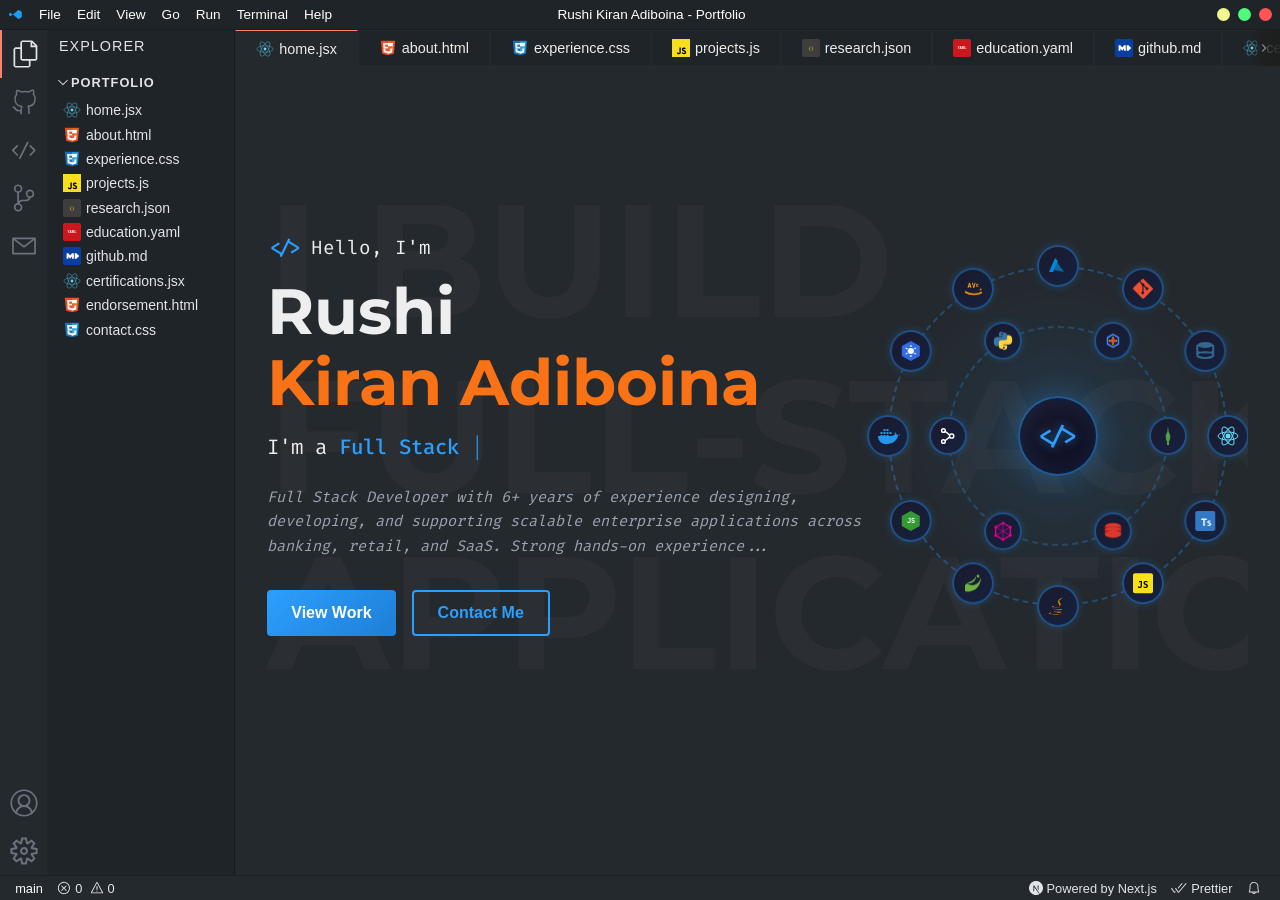
==== commit 3a345364: "Set custom domain rushiadiboina.com Co-Authored-By: Claude Opus 4.8 <noreply@anthropic.com>" ====
--- a/index.html
+++ b/index.html
@@ -1 +1 @@
-<!DOCTYPE html><html lang="en"><head><meta charSet="utf-8"/><meta name="viewport" content="width=device-width, initial-scale=1"/><title>Rushi Kiran Adiboina | Home</title><meta name="description" content="Full Stack Developer with 6+ years building scalable enterprise applications across banking, retail, and SaaS using React.js, TypeScript, Java, Spring Boot, microservices, and cloud."/><meta name="keywords" content="full stack developer, rushi kiran adiboina, react, typescript, java, spring boot, node.js, microservices, graphql, kafka, aws, azure, kubernetes, docker, portfolio"/><meta name="robots" content="index, follow"/><link rel="canonical" href="https://github.com/Rushikiran123"/><meta property="og:type" content="website"/><meta property="og:title" content="Rushi Kiran Adiboina - Full Stack Developer Portfolio"/><meta property="og:description" content="Full Stack Developer with 6+ years building scalable enterprise applications across banking, retail, and SaaS using React.js, TypeScript, Java, Spring Boot, microservices, and cloud."/><meta property="og:image" content="/og-image.svg"/><meta property="og:url" content="https://github.com/Rushikiran123"/><meta name="twitter:card" content="summary_large_image"/><meta name="twitter:title" content="Rushi Kiran Adiboina - Full Stack Developer Portfolio"/><meta name="twitter:description" content="Full Stack Developer with 6+ years building scalable enterprise applications across banking, retail, and SaaS using React.js, TypeScript, Java, Spring Boot, microservices, and cloud."/><meta name="twitter:image" content="/og-image.svg"/><meta name="next-head-count" content="16"/><link rel="preload" href="/_next/static/css/f7c2f061188b410e.css" as="style"/><link rel="stylesheet" href="/_next/static/css/f7c2f061188b410e.css" data-n-g=""/><link rel="preload" href="/_next/static/css/c7615e3e6e8bd3d6.css" as="style"/><link rel="stylesheet" href="/_next/static/css/c7615e3e6e8bd3d6.css" data-n-p=""/><noscript data-n-css=""></noscript><script defer="" nomodule="" src="/_next/static/chunks/polyfills-c67a75d1b6f99dc8.js"></script><script src="/_next/static/chunks/webpack-5752944655d749a0.js" defer=""></script><script src="/_next/static/chunks/framework-5f4595e5518b5600.js" defer=""></script><script src="/_next/static/chunks/main-49b82626af984845.js" defer=""></script><script src="/_next/static/chunks/pages/_app-dcd595548091c3df.js" defer=""></script><script src="/_next/static/chunks/pages/index-ba7927e6921998ec.js" defer=""></script><script src="/_next/static/5fdKaqP_OE83fMhjE2IA-/_buildManifest.js" defer=""></script><script src="/_next/static/5fdKaqP_OE83fMhjE2IA-/_ssgManifest.js" defer=""></script></head><body><div id="__next" data-reactroot=""><section class="Titlebar_titlebar__qF029"><img src="/vscode_icon.svg" alt="VSCode Icon" height="15" width="15"/><div class="Titlebar_items__kiyGW"><p>File</p><p>Edit</p><p>View</p><p>Go</p><p>Run</p><p>Terminal</p><p>Help</p></div><p class="Titlebar_title__JRI8S">Rushi Kiran Adiboina<!-- --> - Portfolio</p><div class="Titlebar_windowButtons__fwpk_" aria-hidden="true"><span class="Titlebar_minimize__lFuJ1" aria-label="Minimize"></span><span class="Titlebar_maximize__hjViL" aria-label="Maximize"></span><span class="Titlebar_close__32yPf" aria-label="Close"></span></div></section><div class="Layout_main__c1pHS"><aside class="Sidebar_sidebar__gyKt1"><div><div class="Sidebar_iconContainer__r8abM Sidebar_active__5C3S5"><svg viewBox="0 0 24 24" xmlns="http://www.w3.org/2000/svg" fill="rgb(225, 228, 232)" class="Sidebar_icon__czDJe" aria-hidden="true"><path d="M17.5 0h-9L7 1.5V6H2.5L1 7.5v15.07L2.5 24h12.07L16 22.57V18h4.7l1.3-1.43V4.5L17.5 0zm0 2.12l2.38 2.38H17.5V2.12zm-3 20.38h-12v-15H7v9.07L8.5 18h6v4.5zm6-6h-12v-15H16V6h4.5v10.5z"></path></svg></div><div class="Sidebar_iconContainer__r8abM false"><svg viewBox="0 0 24 24" xmlns="http://www.w3.org/2000/svg" fill="rgb(106, 115, 125)" class="Sidebar_icon__czDJe" aria-hidden="true"><path d="M21.035 5.257c.91 1.092 1.364 2.366 1.364 3.822 0 5.277-3.002 6.824-5.823 7.279.364.637.455 1.365.455 2.093v3.73c0 .455-.273.728-.637.728a.718.718 0 01-.728-.728v-3.73a2.497 2.497 0 00-.728-2.093l.455-1.183c2.821-.364 5.733-1.274 5.733-6.187 0-1.183-.455-2.275-1.274-3.185l-.182-.727a4.04 4.04 0 00.09-2.73c-.454.09-1.364.273-2.91 1.365l-.547.09a13.307 13.307 0 00-6.55 0l-.547-.09C7.57 2.71 6.66 2.437 6.204 2.437c-.273.91-.273 1.91.09 2.73l-.181.727c-.91.91-1.365 2.093-1.365 3.185 0 4.822 2.73 5.823 5.732 6.187l.364 1.183c-.546.546-.819 1.274-.728 2.002v3.821a.718.718 0 01-.728.728.718.718 0 01-.728-.728V20.18c-3.002.637-4.185-.91-5.095-2.092-.455-.546-.819-1.001-1.274-1.092-.09-.091-.364-.455-.273-.819.091-.364.455-.637.82-.455.91.182 1.455.91 2 1.547.82 1.092 1.639 2.092 4.095 1.547v-.364c-.09-.728.091-1.456.455-2.093-2.73-.546-5.914-2.093-5.914-7.279 0-1.456.455-2.73 1.365-3.822-.273-1.273-.182-2.638.273-3.73l.455-.364C5.749 1.073 7.023.8 9.66 2.437a13.673 13.673 0 016.642 0C18.851.708 20.216.98 20.398 1.072l.455.364c.455 1.274.546 2.548.182 3.821z"></path></svg></div><div class="Sidebar_iconContainer__r8abM false"><svg viewBox="0 0 16 16" xmlns="http://www.w3.org/2000/svg" fill="rgb(106, 115, 125)" class="Sidebar_icon__czDJe" aria-hidden="true"><path d="M4.708 5.578L2.061 8.224l2.647 2.646-.708.708-3-3V7.87l3-3 .708.708zm7-.708L11 5.578l2.647 2.646L11 10.87l.708.708 3-3V7.87l-3-3zM4.908 13l.894.448 5-10L9.908 3l-5 10z"></path></svg></div><div class="Sidebar_iconContainer__r8abM false"><svg viewBox="0 0 24 24" xmlns="http://www.w3.org/2000/svg" fill="rgb(106, 115, 125)" class="Sidebar_icon__czDJe" aria-hidden="true"><path d="M21.007 8.222A3.738 3.738 0 0 0 15.045 5.2a3.737 3.737 0 0 0 1.156 6.583 2.988 2.988 0 0 1-2.668 1.67h-2.99a4.456 4.456 0 0 0-2.989 1.165V7.4a3.737 3.737 0 1 0-1.494 0v9.117a3.776 3.776 0 1 0 1.816.099 2.99 2.99 0 0 1 2.668-1.667h2.99a4.484 4.484 0 0 0 4.223-3.039 3.736 3.736 0 0 0 3.25-3.687zM4.565 3.738a2.242 2.242 0 1 1 4.484 0 2.242 2.242 0 0 1-4.484 0zm4.484 16.441a2.242 2.242 0 1 1-4.484 0 2.242 2.242 0 0 1 4.484 0zm8.221-9.715a2.242 2.242 0 1 1 0-4.485 2.242 2.242 0 0 1 0 4.485z"></path></svg></div><div class="Sidebar_iconContainer__r8abM false"><svg viewBox="0 0 16 16" xmlns="http://www.w3.org/2000/svg" fill="rgb(106, 115, 125)" class="Sidebar_icon__czDJe" aria-hidden="true"><path fill-rule="evenodd" clip-rule="evenodd" d="M1 3.5l.5-.5h13l.5.5v9l-.5.5h-13l-.5-.5v-9zm1 1.035V12h12V4.536L8.31 8.9H7.7L2 4.535zM13.03 4H2.97L8 7.869 13.03 4z"></path></svg></div></div><div><div class="Sidebar_iconContainer__r8abM"><svg viewBox="0 0 16 16" xmlns="http://www.w3.org/2000/svg" fill="rgb(106, 115, 125)" class="Sidebar_icon__czDJe" aria-hidden="true"><path d="M16 7.992C16 3.58 12.416 0 8 0S0 3.58 0 7.992c0 2.43 1.104 4.62 2.832 6.09.016.016.032.016.032.032.144.112.288.224.448.336.08.048.144.111.224.175A7.98 7.98 0 008.016 16a7.98 7.98 0 004.48-1.375c.08-.048.144-.111.224-.16.144-.111.304-.223.448-.335.016-.016.032-.016.032-.032 1.696-1.487 2.8-3.676 2.8-6.106zm-8 7.001c-1.504 0-2.88-.48-4.016-1.279.016-.128.048-.255.08-.383a4.17 4.17 0 01.416-.991c.176-.304.384-.576.64-.816.24-.24.528-.463.816-.639.304-.176.624-.304.976-.4A4.15 4.15 0 018 10.342a4.185 4.185 0 012.928 1.166c.368.368.656.8.864 1.295.112.288.192.592.24.911A7.03 7.03 0 018 14.993zm-2.448-7.4a2.49 2.49 0 01-.208-1.024c0-.351.064-.703.208-1.023.144-.32.336-.607.576-.847.24-.24.528-.431.848-.575.32-.144.672-.208 1.024-.208.368 0 .704.064 1.024.208.32.144.608.336.848.575.24.24.432.528.576.847.144.32.208.672.208 1.023 0 .368-.064.704-.208 1.023a2.84 2.84 0 01-.576.848 2.84 2.84 0 01-.848.575 2.715 2.715 0 01-2.064 0 2.84 2.84 0 01-.848-.575 2.526 2.526 0 01-.56-.848zm7.424 5.306c0-.032-.016-.048-.016-.08a5.22 5.22 0 00-.688-1.406 4.883 4.883 0 00-1.088-1.135 5.207 5.207 0 00-1.04-.608 2.82 2.82 0 00.464-.383 4.2 4.2 0 00.624-.784 3.624 3.624 0 00.528-1.934 3.71 3.71 0 00-.288-1.47 3.799 3.799 0 00-.816-1.199 3.845 3.845 0 00-1.2-.8 3.72 3.72 0 00-1.472-.287 3.72 3.72 0 00-1.472.288 3.631 3.631 0 00-1.2.815 3.84 3.84 0 00-.8 1.199 3.71 3.71 0 00-.288 1.47c0 .352.048.688.144 1.007.096.336.224.64.4.927.16.288.384.544.624.784.144.144.304.271.48.383a5.12 5.12 0 00-1.04.624c-.416.32-.784.703-1.088 1.119a4.999 4.999 0 00-.688 1.406c-.016.032-.016.064-.016.08C1.776 11.636.992 9.91.992 7.992.992 4.14 4.144.991 8 .991s7.008 3.149 7.008 7.001a6.96 6.96 0 01-2.032 4.907z"></path></svg></div><div class="Sidebar_iconContainer__r8abM"><svg viewBox="0 0 24 24" xmlns="http://www.w3.org/2000/svg" fill="rgb(106, 115, 125)" class="Sidebar_icon__czDJe" aria-hidden="true"><path fill-rule="evenodd" clip-rule="evenodd" d="M19.85 8.75l4.15.83v4.84l-4.15.83 2.35 3.52-3.43 3.43-3.52-2.35-.83 4.15H9.58l-.83-4.15-3.52 2.35-3.43-3.43 2.35-3.52L0 14.42V9.58l4.15-.83L1.8 5.23 5.23 1.8l3.52 2.35L9.58 0h4.84l.83 4.15 3.52-2.35 3.43 3.43-2.35 3.52zm-1.57 5.07l4-.81v-2l-4-.81-.54-1.3 2.29-3.43-1.43-1.43-3.43 2.29-1.3-.54-.81-4h-2l-.81 4-1.3.54-3.43-2.29-1.43 1.43L6.38 8.9l-.54 1.3-4 .81v2l4 .81.54 1.3-2.29 3.43 1.43 1.43 3.43-2.29 1.3.54.81 4h2l.81-4 1.3-.54 3.43 2.29 1.43-1.43-2.29-3.43.54-1.3zm-8.186-4.672A3.43 3.43 0 0112 8.57 3.44 3.44 0 0115.43 12a3.43 3.43 0 11-5.336-2.852zm.956 4.274c.281.188.612.288.95.288A1.7 1.7 0 0013.71 12a1.71 1.71 0 10-2.66 1.422z"></path></svg></div></div></aside><div class="Explorer_explorer__MYKPT"><p class="Explorer_title__SAx86">Explorer</p><div><input type="checkbox" class="Explorer_checkbox__K21K5" id="portfolio-checkbox" checked=""/><label for="portfolio-checkbox" class="Explorer_heading__YLwUA"><svg width="16" height="16" viewBox="0 0 16 16" xmlns="http://www.w3.org/2000/svg" fill="currentColor" class="Explorer_chevron__PFE0_" style="transform:rotate(90deg)"><path fill-rule="evenodd" clip-rule="evenodd" d="M10.072 8.024L5.715 3.667l.618-.62L11 7.716v.618L6.333 13l-.618-.619 4.357-4.357z"></path></svg>Portfolio</label><div class="Explorer_files__1BcBi" style="display:block"><div class="Explorer_file__Strqx"><img src="/react_icon.svg" alt="home.jsx" height="18" width="18"/> <p>home.jsx</p></div><div class="Explorer_file__Strqx"><img src="/html_icon.svg" alt="about.html" height="18" width="18"/> <p>about.html</p></div><div class="Explorer_file__Strqx"><img src="/css_icon.svg" alt="experience.css" height="18" width="18"/> <p>experience.css</p></div><div class="Explorer_file__Strqx"><img src="/js_icon.svg" alt="projects.js" height="18" width="18"/> <p>projects.js</p></div><div class="Explorer_file__Strqx"><img src="/json_icon.svg" alt="research.json" height="18" width="18"/> <p>research.json</p></div><div class="Explorer_file__Strqx"><img src="/yaml_icon.svg" alt="education.yaml" height="18" width="18"/> <p>education.yaml</p></div><div class="Explorer_file__Strqx"><img src="/markdown_icon.svg" alt="github.md" height="18" width="18"/> <p>github.md</p></div><div class="Explorer_file__Strqx"><img src="/react_icon.svg" alt="certifications.jsx" height="18" width="18"/> <p>certifications.jsx</p></div><div class="Explorer_file__Strqx"><img src="/html_icon.svg" alt="endorsement.html" height="18" width="18"/> <p>endorsement.html</p></div><div class="Explorer_file__Strqx"><img src="/css_icon.svg" alt="contact.css" height="18" width="18"/> <p>contact.css</p></div></div></div></div><div style="width:100%;overflow:hidden;position:relative"><div class="Tabsbar_tabsContainer__SaD97"><div class="Tabsbar_tabs__A5mro"><div class="Tab_tab__oZcQ_ Tab_active__n8qKl"><img src="/react_icon.svg" alt="home.jsx file icon" height="18" width="18"/><p>home.jsx</p></div><div class="Tab_tab__oZcQ_ false"><img src="/html_icon.svg" alt="about.html file icon" height="18" width="18"/><p>about.html</p></div><div class="Tab_tab__oZcQ_ false"><img src="/css_icon.svg" alt="experience.css file icon" height="18" width="18"/><p>experience.css</p></div><div class="Tab_tab__oZcQ_ false"><img src="/js_icon.svg" alt="projects.js file icon" height="18" width="18"/><p>projects.js</p></div><div class="Tab_tab__oZcQ_ false"><img src="/json_icon.svg" alt="research.json file icon" height="18" width="18"/><p>research.json</p></div><div class="Tab_tab__oZcQ_ false"><img src="/yaml_icon.svg" alt="education.yaml file icon" height="18" width="18"/><p>education.yaml</p></div><div class="Tab_tab__oZcQ_ false"><img src="/markdown_icon.svg" alt="github.md file icon" height="18" width="18"/><p>github.md</p></div><div class="Tab_tab__oZcQ_ false"><img src="/react_icon.svg" alt="certifications.jsx file icon" height="18" width="18"/><p>certifications.jsx</p></div><div class="Tab_tab__oZcQ_ false"><img src="/html_icon.svg" alt="endorsement.html file icon" height="18" width="18"/><p>endorsement.html</p></div><div class="Tab_tab__oZcQ_ false"><img src="/css_icon.svg" alt="contact.css file icon" height="18" width="18"/><p>contact.css</p></div></div></div><main id="main-editor" class="Layout_content__RNbd0"><div class="HomePage_container__puf3E"><div class="HomePage_background__x7Tr_"><h1>I BUILD</h1><h1>FULL-STACK APPLICATIONS</h1></div><div class="HomePage_foreground__cGFUH"><div class="HomePage_content__V9RW1"><p class="HomePage_greeting__DikbN"><span class="HomePage_codeIcon__fhjkU">&lt;/&gt;</span> Hello, I&#x27;m</p><h1 class="HomePage_firstName__2xbbc">Rushi</h1><h1 class="HomePage_lastName__YTWZq">Kiran Adiboina</h1><p class="HomePage_role__ziHPf">I&#x27;m a <span class="HomePage_typed__kzzvA"></span><span class="HomePage_cursor__Cw2Y_">|</span></p><p class="HomePage_description__UDRbe">Full Stack Developer with 6+ years of experience designing, developing, and supporting scalable enterprise applications across banking, retail, and SaaS. Strong hands-on experience<!-- -->...</p><div class="HomePage_buttons__xJC5J"><button class="HomePage_button__lzSH5">View Work</button><button class="HomePage_outlined__c2ZLF">Contact Me</button></div></div><div class="TechCircle_container__MW9Z5"><div class="TechCircle_glowEffect__IABCH"></div><div class="TechCircle_outerDashedRing__hnvTV"></div><div class="TechCircle_outerRing__Mc6dW"><div class="TechCircle_techItem__uXZbP" style="--angle:0deg;--delay:0s;--glow-color:#61DAFB" title="React"><div class="TechCircle_techIcon___v7i9"><svg viewBox="0 0 24 24" fill="none"><circle cx="12" cy="12" r="2.5" fill="#61DAFB"></circle><ellipse cx="12" cy="12" rx="10" ry="4" stroke="#61DAFB" stroke-width="1" fill="none"></ellipse><ellipse cx="12" cy="12" rx="10" ry="4" stroke="#61DAFB" stroke-width="1" fill="none" transform="rotate(60 12 12)"></ellipse><ellipse cx="12" cy="12" rx="10" ry="4" stroke="#61DAFB" stroke-width="1" fill="none" transform="rotate(120 12 12)"></ellipse></svg></div></div><div class="TechCircle_techItem__uXZbP" style="--angle:30deg;--delay:0.08s;--glow-color:#3178C6" title="TypeScript"><div class="TechCircle_techIcon___v7i9"><svg viewBox="0 0 24 24"><rect x="2" y="2" width="20" height="20" rx="2" fill="#3178C6"></rect><path d="M13.5 11h-2v6h-1.5v-6H8V9.5h5.5V11z" fill="white"></path><path d="M14.5 15.5c.3.2.7.4 1.2.4.5 0 .8-.2.8-.6 0-.4-.3-.5-.9-.7-.9-.3-1.5-.7-1.5-1.6 0-1 .8-1.6 2-1.6.6 0 1 .1 1.3.3l-.3.9c-.2-.1-.5-.2-.9-.2-.5 0-.7.2-.7.5 0 .3.3.5.9.7 1 .3 1.5.8 1.5 1.7 0 1-.7 1.7-2.1 1.7-.6 0-1.2-.2-1.5-.4l.2-.9z" fill="white"></path></svg></div></div><div class="TechCircle_techItem__uXZbP" style="--angle:60deg;--delay:0.16s;--glow-color:#F7DF1E" title="JavaScript"><div class="TechCircle_techIcon___v7i9"><svg viewBox="0 0 24 24"><rect x="2" y="2" width="20" height="20" rx="2" fill="#F7DF1E"></rect><text x="12" y="17" text-anchor="middle" fill="#000" font-size="9" font-weight="bold" font-family="monospace">JS</text></svg></div></div><div class="TechCircle_techItem__uXZbP" style="--angle:90deg;--delay:0.24s;--glow-color:#ED8B00" title="Java"><div class="TechCircle_techIcon___v7i9"><svg viewBox="0 0 24 24"><path d="M8.5 17s-1 .5.8.7c2 .2 3.2.2 5.5-.3 0 0 .5.3 1.2.6-4 1.7-9-.1-7.5-.4z" fill="#ED8B00"></path><path d="M8 14.5s-1 .7.7.9c2.2.2 4 .2 7-.4 0 0 .3.3.8.5-4.8 1.4-10 .1-8.5-.5z" fill="#ED8B00"></path><path d="M13 10c1.2 1.4-.3 2.6-.3 2.6s3-1.5 1.6-3.4c-1.3-1.8-2.3-2.6 3-5.6 0 0-8 2-4.3 6.4z" fill="#ED8B00"></path><path d="M17 18.5s.6.5-.6 1c-2.5.7-10 .9-12.2 0-.8-.3.7-.8 1.1-.9.5-.1.7-.1.7-.1-.8-.5-5 1-2.2 1.5 8 1.3 14.5-.6 13.2-1.5z" fill="#ED8B00"></path><path d="M8.5 12.5s-3.5 1-1.2 1.2c1 .1 3 .1 4.8-.1 1.5-.1 3-.4 3-.4s-.5.2-.8.4c-3.5.9-10 .5-8-1 1.6-1 2.2-.1 2.2-.1z" fill="#ED8B00"></path></svg></div></div><div class="TechCircle_techItem__uXZbP" style="--angle:120deg;--delay:0.32s;--glow-color:#6DB33F" title="Spring Boot"><div class="TechCircle_techIcon___v7i9"><svg viewBox="0 0 24 24"><path d="M4 20c8 2 16-4 16-14-2 8-9 10-14 6 6 1 9-3 9-7-3 6-8 5-11 9z" fill="#6DB33F"></path><circle cx="17" cy="5" r="1.4" fill="#6DB33F"></circle></svg></div></div><div class="TechCircle_techItem__uXZbP" style="--angle:150deg;--delay:0.4s;--glow-color:#339933" title="Node.js"><div class="TechCircle_techIcon___v7i9"><svg viewBox="0 0 24 24"><path d="M12 2L3 7v10l9 5 9-5V7l-9-5z" fill="#339933"></path><text x="12" y="14" text-anchor="middle" fill="white" font-size="7" font-weight="bold">JS</text></svg></div></div><div class="TechCircle_techItem__uXZbP" style="--angle:180deg;--delay:0.48s;--glow-color:#2496ED" title="Docker"><div class="TechCircle_techIcon___v7i9"><svg viewBox="0 0 24 24"><path d="M4.5 11h2v2h-2v-2zm3 0h2v2h-2v-2zm3 0h2v2h-2v-2zm3-3h2v2h-2V8zm-3 0h2v2h-2V8zm-3 0h2v2h-2V8zm-3 0h2v2h-2V8zm6-3h2v2h-2V5zm-3 0h2v2h-2V5z" fill="#2496ED"></path><path d="M23 11.5c-.5-.5-1.5-1-2.5-1-.2-1-1-2-2-2.5.5 1 .5 2 0 3-1 .5-2.5 1-4 1H2c0 3 1 5 3 6.5 2.5 2 6 2 9 1 3-.5 5-2 7-5 .5-1 1-2 1-3h1c.5 0 1-.5 1.5-1 .5-.5 0-1-.5-1z" fill="#2496ED"></path></svg></div></div><div class="TechCircle_techItem__uXZbP" style="--angle:210deg;--delay:0.56s;--glow-color:#326CE5" title="Kubernetes"><div class="TechCircle_techIcon___v7i9"><svg viewBox="0 0 24 24"><path d="M12 2L3 7v10l9 5 9-5V7l-9-5z" fill="#326CE5"></path><circle cx="12" cy="12" r="3" fill="white"></circle><path d="M12 6v2M12 16v2M7 9l1.5 1M15.5 14l1.5 1M7 15l1.5-1M15.5 10l1.5-1" stroke="white" stroke-width="1.2"></path></svg></div></div><div class="TechCircle_techItem__uXZbP" style="--angle:240deg;--delay:0.64s;--glow-color:#FF9900" title="AWS"><div class="TechCircle_techIcon___v7i9"><svg viewBox="0 0 24 24"><path d="M6.5 11l1.5-5h1l1.5 5h-1l-.3-1h-1.4l-.3 1h-1zm1.5-2h.8l-.4-1.5-.4 1.5z" fill="#FF9900"></path><path d="M11 6h1l.8 3.5.8-3.5h1l-1.3 5h-1L11 6z" fill="#FF9900"></path><path d="M15 8.5c0-.8.7-1.5 1.5-1.5.4 0 .7.1 1 .3l-.3.7c-.2-.1-.4-.2-.6-.2-.4 0-.6.3-.6.7 0 .4.2.7.6.7.2 0 .4-.1.6-.2l.3.7c-.3.2-.6.3-1 .3-.8 0-1.5-.7-1.5-1.5z" fill="#FF9900"></path><path d="M4 15c2.5 1.5 5.5 2.5 8.5 2.5s6-.5 8.5-2" stroke="#FF9900" stroke-width="1.5" fill="none"></path><path d="M18.5 14l1-2.5 1.5 1-2.5 1.5z" fill="#FF9900"></path></svg></div></div><div class="TechCircle_techItem__uXZbP" style="--angle:270deg;--delay:0.72s;--glow-color:#0089D6" title="Azure"><div class="TechCircle_techIcon___v7i9"><svg viewBox="0 0 24 24"><path d="M9 4l-6 14h4l5-11-3-3z" fill="#0089D6"></path><path d="M11 8l-3 8 10 2-7-10z" fill="#0089D6" opacity="0.7"></path></svg></div></div><div class="TechCircle_techItem__uXZbP" style="--angle:300deg;--delay:0.8s;--glow-color:#F05032" title="Git"><div class="TechCircle_techIcon___v7i9"><svg viewBox="0 0 24 24"><path d="M21.6 11.2L12.8 2.4c-.5-.5-1.3-.5-1.8 0l-1.8 1.8 2.3 2.3c.5-.2 1.1-.1 1.5.3.4.4.5 1 .3 1.5l2.2 2.2c.5-.2 1.1-.1 1.5.3.6.6.6 1.5 0 2.1-.6.6-1.5.6-2.1 0-.4-.4-.5-1.1-.3-1.6l-2.1-2.1v5.4c.1.1.3.2.4.3.6.6.6 1.5 0 2.1-.6.6-1.5.6-2.1 0-.6-.6-.6-1.5 0-2.1.2-.2.4-.3.6-.4V9.1c-.2-.1-.4-.2-.6-.4-.4-.4-.5-1-.3-1.5L8.3 4.9l-5.9 5.9c-.5.5-.5 1.3 0 1.8l8.8 8.8c.5.5 1.3.5 1.8 0l8.6-8.6c.5-.5.5-1.3 0-1.8z" fill="#F05032"></path></svg></div></div><div class="TechCircle_techItem__uXZbP" style="--angle:330deg;--delay:0.88s;--glow-color:#4169E1" title="PostgreSQL"><div class="TechCircle_techIcon___v7i9"><svg viewBox="0 0 24 24"><ellipse cx="12" cy="6" rx="8" ry="3" fill="#336791"></ellipse><path d="M4 6v10c0 1.7 3.6 3 8 3s8-1.3 8-3V6" fill="none" stroke="#336791" stroke-width="2"></path><ellipse cx="12" cy="16" rx="8" ry="3" fill="none" stroke="#336791" stroke-width="1.5"></ellipse><path d="M4 11c0 1.7 3.6 3 8 3s8-1.3 8-3" fill="none" stroke="#336791" stroke-width="1.2"></path></svg></div></div></div><div class="TechCircle_middleDashedRing__UZUZG"></div><div class="TechCircle_innerRing__U1IDW"><div class="TechCircle_innerTechItem__j15v0" style="--angle:0deg;--delay:0s;--glow-color:#47A248" title="MongoDB"><div class="TechCircle_techIcon___v7i9"><svg viewBox="0 0 24 24"><path d="M12 2c0 0 .5 2 .5 4 0 1 .5 2 1 3 .5 1 1 2 1 3.5 0 2.5-1 5-1.5 6v2c0 .5-.5 1-1 1s-1-.5-1-1v-2c-.5-1-1.5-3.5-1.5-6 0-1.5.5-2.5 1-3.5.5-1 1-2 1-3 0-2 .5-4 .5-4z" fill="#47A248"></path><path d="M11.5 20v2c.3.3.5.3 1 0v-2h-1z" fill="#A6CE39"></path></svg></div></div><div class="TechCircle_innerTechItem__j15v0" style="--angle:60deg;--delay:0.1s;--glow-color:#DC382D" title="Redis"><div class="TechCircle_techIcon___v7i9"><svg viewBox="0 0 24 24"><ellipse cx="12" cy="7" rx="9" ry="4" fill="#DC382D"></ellipse><path d="M3 7v4c0 2.2 4 4 9 4s9-1.8 9-4V7" fill="#A41E11"></path><ellipse cx="12" cy="11" rx="9" ry="4" fill="#DC382D"></ellipse><path d="M3 11v4c0 2.2 4 4 9 4s9-1.8 9-4v-4" fill="#A41E11"></path><ellipse cx="12" cy="15" rx="9" ry="4" fill="#DC382D"></ellipse></svg></div></div><div class="TechCircle_innerTechItem__j15v0" style="--angle:120deg;--delay:0.2s;--glow-color:#E10098" title="GraphQL"><div class="TechCircle_techIcon___v7i9"><svg viewBox="0 0 24 24"><path d="M12 3L4 7.5v9L12 21l8-4.5v-9L12 3z" fill="none" stroke="#E10098" stroke-width="1.5"></path><circle cx="12" cy="3" r="1.5" fill="#E10098"></circle><circle cx="4" cy="7.5" r="1.5" fill="#E10098"></circle><circle cx="4" cy="16.5" r="1.5" fill="#E10098"></circle><circle cx="12" cy="21" r="1.5" fill="#E10098"></circle><circle cx="20" cy="16.5" r="1.5" fill="#E10098"></circle><circle cx="20" cy="7.5" r="1.5" fill="#E10098"></circle><path d="M4 7.5L20 16.5M4 16.5L20 7.5M12 3v18" stroke="#E10098" stroke-width="0.8"></path></svg></div></div><div class="TechCircle_innerTechItem__j15v0" style="--angle:180deg;--delay:0.30000000000000004s;--glow-color:#ffffff" title="Kafka"><div class="TechCircle_techIcon___v7i9"><svg viewBox="0 0 24 24" fill="none" stroke="#ffffff" stroke-width="1.6"><circle cx="7" cy="6" r="2"></circle><circle cx="7" cy="18" r="2"></circle><circle cx="16" cy="12" r="2.3"></circle><path d="M8.7 6.8 14 11M8.7 17.2 14 13"></path></svg></div></div><div class="TechCircle_innerTechItem__j15v0" style="--angle:240deg;--delay:0.4s;--glow-color:#3776AB" title="Python"><div class="TechCircle_techIcon___v7i9"><svg viewBox="0 0 24 24"><path d="M11.5 2c-2.5 0-4 1-4 3v2h4v1h-6c-2 0-3.5 1.5-3.5 4v2c0 2.5 1.5 4 3.5 4h2v-3c0-1.5 1-2.5 2.5-2.5h4c1.5 0 2.5-1 2.5-2.5v-4c0-2-1.5-3-4-3h-1zm-.5 1.5a1 1 0 110 2 1 1 0 010-2z" fill="#3776AB"></path><path d="M12.5 22c2.5 0 4-1 4-3v-2h-4v-1h6c2 0 3.5-1.5 3.5-4v-2c0-2.5-1.5-4-3.5-4h-2v3c0 1.5-1 2.5-2.5 2.5h-4c-1.5 0-2.5 1-2.5 2.5v4c0 2 1.5 3 4 3h1zm.5-1.5a1 1 0 110-2 1 1 0 010 2z" fill="#FFD43B"></path></svg></div></div><div class="TechCircle_innerTechItem__j15v0" style="--angle:300deg;--delay:0.5s;--glow-color:#4285F4" title="Google Cloud"><div class="TechCircle_techIcon___v7i9"><svg viewBox="0 0 24 24"><path d="M12 5l6 3.5v7L12 19l-6-3.5v-7L12 5z" fill="none" stroke="#4285F4" stroke-width="1.6"></path><circle cx="12" cy="12" r="2.5" fill="#EA4335"></circle><path d="M12 9.5v-2M12 16.5v-2M9.5 12h-2M16.5 12h-2" stroke="#FBBC04" stroke-width="1.4"></path></svg></div></div></div><div class="TechCircle_centerCircle__7ZbuH"><span class="TechCircle_centerIcon__AnGDp">&lt;/&gt;</span></div></div></div></div></main></div></div><footer class="Bottombar_bottomBar__QVIne"><div class="Bottombar_container__v_l0M"><a href="https://github.com/Rushikiran123" target="_blank" rel="noreferrer noopener" class="Bottombar_section___NTJA"><svg viewBox="0 0 24 24" xmlns="http://www.w3.org/2000/svg" fill="currentColor" class="Bottombar_icon__zdqmH"><path d="M21.007 8.222A3.738 3.738 0 0 0 15.045 5.2a3.737 3.737 0 0 0 1.156 6.583 2.988 2.988 0 0 1-2.668 1.67h-2.99a4.456 4.456 0 0 0-2.989 1.165V7.4a3.737 3.737 0 1 0-1.494 0v9.117a3.776 3.776 0 1 0 1.816.099 2.99 2.99 0 0 1 2.668-1.667h2.99a4.484 4.484 0 0 0 4.223-3.039 3.736 3.736 0 0 0 3.25-3.687zM4.565 3.738a2.242 2.242 0 1 1 4.484 0 2.242 2.242 0 0 1-4.484 0zm4.484 16.441a2.242 2.242 0 1 1-4.484 0 2.242 2.242 0 0 1 4.484 0zm8.221-9.715a2.242 2.242 0 1 1 0-4.485 2.242 2.242 0 0 1 0 4.485z"></path></svg><p>main</p></a><div class="Bottombar_section___NTJA"><svg width="14" height="14" viewBox="0 0 16 16" xmlns="http://www.w3.org/2000/svg" fill="currentColor" class="Bottombar_icon__zdqmH"><path fill-rule="evenodd" clip-rule="evenodd" d="M8.6 1c1.6.1 3.1.9 4.2 2 1.3 1.4 2 3.1 2 5.1 0 1.6-.6 3.1-1.6 4.4-1 1.2-2.4 2.1-4 2.4-1.6.3-3.2.1-4.6-.7-1.4-.8-2.5-2-3.1-3.5C.9 9.2.8 7.5 1.3 6c.5-1.6 1.4-2.9 2.8-3.8C5.4 1.3 7 .9 8.6 1zm.5 12.9c1.3-.3 2.5-1 3.4-2.1.8-1.1 1.3-2.4 1.2-3.8 0-1.6-.6-3.2-1.7-4.3-1-1-2.2-1.6-3.6-1.7-1.3-.1-2.7.2-3.8 1-1.1.8-1.9 1.9-2.3 3.3-.4 1.3-.4 2.7.2 4 .6 1.3 1.5 2.3 2.7 3 1.2.7 2.6.9 3.9.6zM7.9 7.5L10.3 5l.7.7-2.4 2.5 2.4 2.5-.7.7-2.4-2.5-2.4 2.5-.7-.7 2.4-2.5-2.4-2.5.7-.7 2.4 2.5z"></path></svg><p>0</p>  <svg width="14" height="14" viewBox="0 0 16 16" xmlns="http://www.w3.org/2000/svg" fill="currentColor" class="Bottombar_icon__zdqmH"><path fill-rule="evenodd" clip-rule="evenodd" d="M7.56 1h.88l6.54 12.26-.44.74H1.44L1 13.26 7.56 1zM8 2.28L2.28 13H13.7L8 2.28zM8.625 12v-1h-1.25v1h1.25zm-1.25-2V6h1.25v4h-1.25z"></path></svg><p>0</p></div></div><div class="Bottombar_container__v_l0M"><div class="Bottombar_section___NTJA"><svg width="14" fill="currentColor" viewBox="0 0 24 24" xmlns="http://www.w3.org/2000/svg" class="Bottombar_icon__zdqmH"><path d="M11.572 0c-.176 0-.31.001-.358.007a19.76 19.76 0 0 1-.364.033C7.443.346 4.25 2.185 2.228 5.012a11.875 11.875 0 0 0-2.119 5.243c-.096.659-.108.854-.108 1.747s.012 1.089.108 1.748c.652 4.506 3.86 8.292 8.209 9.695.779.25 1.6.422 2.534.525.363.04 1.935.04 2.299 0 1.611-.178 2.977-.577 4.323-1.264.207-.106.247-.134.219-.158-.02-.013-.9-1.193-1.955-2.62l-1.919-2.592-2.404-3.558a338.739 338.739 0 0 0-2.422-3.556c-.009-.002-.018 1.579-.023 3.51-.007 3.38-.01 3.515-.052 3.595a.426.426 0 0 1-.206.214c-.075.037-.14.044-.495.044H7.81l-.108-.068a.438.438 0 0 1-.157-.171l-.05-.106.006-4.703.007-4.705.072-.092a.645.645 0 0 1 .174-.143c.096-.047.134-.051.54-.051.478 0 .558.018.682.154.035.038 1.337 1.999 2.895 4.361a10760.433 10760.433 0 0 0 4.735 7.17l1.9 2.879.096-.063a12.317 12.317 0 0 0 2.466-2.163 11.944 11.944 0 0 0 2.824-6.134c.096-.66.108-.854.108-1.748 0-.893-.012-1.088-.108-1.747-.652-4.506-3.859-8.292-8.208-9.695a12.597 12.597 0 0 0-2.499-.523A33.119 33.119 0 0 0 11.573 0zm4.069 7.217c.347 0 .408.005.486.047a.473.473 0 0 1 .237.277c.018.06.023 1.365.018 4.304l-.006 4.218-.744-1.14-.746-1.14v-3.066c0-1.982.01-3.097.023-3.15a.478.478 0 0 1 .233-.296c.096-.05.13-.054.5-.054z"></path></svg><p>Powered by Next.js</p></div><div class="Bottombar_section___NTJA"><svg width="16" height="16" xmlns="http://www.w3.org/2000/svg" fill="currentColor" class="Bottombar_icon__zdqmH"><path fill-rule="evenodd" clip-rule="evenodd" d="M15.62 3.596 7.815 12.81l-.728-.033L4 8.382l.754-.53 2.744 3.907L14.917 3l.703.596z"></path><path fill-rule="evenodd" clip-rule="evenodd" d="m7.234 8.774 4.386-5.178L10.917 3l-4.23 4.994.547.78zm-1.55.403.548.78-.547-.78zm-1.617 1.91.547.78-.799.943-.728-.033L0 8.382l.754-.53 2.744 3.907.57-.672z"></path></svg><p>Prettier</p></div><div class="Bottombar_section___NTJA"><svg width="14" height="14" viewBox="0 0 16 16" xmlns="http://www.w3.org/2000/svg" fill="currentColor" aria-label="Notifications"><path d="M13.377 10.573a7.63 7.63 0 01-.383-2.38V6.195a5.115 5.115 0 00-1.268-3.446 5.138 5.138 0 00-3.242-1.722c-.694-.072-1.4 0-2.07.227-.67.215-1.28.574-1.794 1.053a4.923 4.923 0 00-1.208 1.675 5.067 5.067 0 00-.431 2.022v2.2a7.61 7.61 0 01-.383 2.37L2 12.343l.479.658h3.505c0 .526.215 1.04.586 1.412.37.37.885.586 1.412.586.526 0 1.04-.215 1.411-.586s.587-.886.587-1.412h3.505l.478-.658-.586-1.77zm-4.69 3.147a.997.997 0 01-.705.299.997.997 0 01-.706-.3.997.997 0 01-.3-.705h1.999a.939.939 0 01-.287.706zm-5.515-1.71l.371-1.114a8.633 8.633 0 00.443-2.691V6.004c0-.563.12-1.113.347-1.616.227-.514.55-.969.969-1.34.419-.382.91-.67 1.436-.837.538-.18 1.1-.24 1.65-.18a4.147 4.147 0 012.597 1.4 4.133 4.133 0 011.004 2.776v2.01c0 .909.144 1.818.443 2.691l.371 1.113h-9.63v-.012z"></path></svg></div></div></footer></div><script id="__NEXT_DATA__" type="application/json">{"props":{"pageProps":{"title":"Home"},"__N_SSG":true},"page":"/","query":{},"buildId":"5fdKaqP_OE83fMhjE2IA-","isFallback":false,"gsp":true,"scriptLoader":[]}</script></body></html>+<!DOCTYPE html><html lang="en"><head><meta charSet="utf-8"/><meta name="viewport" content="width=device-width, initial-scale=1"/><title>Rushi Kiran Adiboina | Home</title><meta name="description" content="Full Stack Developer with 6+ years building scalable enterprise applications across banking, retail, and SaaS using React.js, TypeScript, Java, Spring Boot, microservices, and cloud."/><meta name="keywords" content="full stack developer, rushi kiran adiboina, react, typescript, java, spring boot, node.js, microservices, graphql, kafka, aws, azure, kubernetes, docker, portfolio"/><meta name="robots" content="index, follow"/><link rel="canonical" href="https://rushiadiboina.com"/><meta property="og:type" content="website"/><meta property="og:title" content="Rushi Kiran Adiboina - Full Stack Developer Portfolio"/><meta property="og:description" content="Full Stack Developer with 6+ years building scalable enterprise applications across banking, retail, and SaaS using React.js, TypeScript, Java, Spring Boot, microservices, and cloud."/><meta property="og:image" content="/og-image.svg"/><meta property="og:url" content="https://rushiadiboina.com"/><meta name="twitter:card" content="summary_large_image"/><meta name="twitter:title" content="Rushi Kiran Adiboina - Full Stack Developer Portfolio"/><meta name="twitter:description" content="Full Stack Developer with 6+ years building scalable enterprise applications across banking, retail, and SaaS using React.js, TypeScript, Java, Spring Boot, microservices, and cloud."/><meta name="twitter:image" content="/og-image.svg"/><meta name="next-head-count" content="16"/><link rel="preload" href="/_next/static/css/f7c2f061188b410e.css" as="style"/><link rel="stylesheet" href="/_next/static/css/f7c2f061188b410e.css" data-n-g=""/><link rel="preload" href="/_next/static/css/c7615e3e6e8bd3d6.css" as="style"/><link rel="stylesheet" href="/_next/static/css/c7615e3e6e8bd3d6.css" data-n-p=""/><noscript data-n-css=""></noscript><script defer="" nomodule="" src="/_next/static/chunks/polyfills-c67a75d1b6f99dc8.js"></script><script src="/_next/static/chunks/webpack-5752944655d749a0.js" defer=""></script><script src="/_next/static/chunks/framework-5f4595e5518b5600.js" defer=""></script><script src="/_next/static/chunks/main-49b82626af984845.js" defer=""></script><script src="/_next/static/chunks/pages/_app-3ab475e18d34a8f5.js" defer=""></script><script src="/_next/static/chunks/pages/index-ba7927e6921998ec.js" defer=""></script><script src="/_next/static/Ian4soWOJzePv1gdcrckV/_buildManifest.js" defer=""></script><script src="/_next/static/Ian4soWOJzePv1gdcrckV/_ssgManifest.js" defer=""></script></head><body><div id="__next" data-reactroot=""><section class="Titlebar_titlebar__qF029"><img src="/vscode_icon.svg" alt="VSCode Icon" height="15" width="15"/><div class="Titlebar_items__kiyGW"><p>File</p><p>Edit</p><p>View</p><p>Go</p><p>Run</p><p>Terminal</p><p>Help</p></div><p class="Titlebar_title__JRI8S">Rushi Kiran Adiboina<!-- --> - Portfolio</p><div class="Titlebar_windowButtons__fwpk_" aria-hidden="true"><span class="Titlebar_minimize__lFuJ1" aria-label="Minimize"></span><span class="Titlebar_maximize__hjViL" aria-label="Maximize"></span><span class="Titlebar_close__32yPf" aria-label="Close"></span></div></section><div class="Layout_main__c1pHS"><aside class="Sidebar_sidebar__gyKt1"><div><div class="Sidebar_iconContainer__r8abM Sidebar_active__5C3S5"><svg viewBox="0 0 24 24" xmlns="http://www.w3.org/2000/svg" fill="rgb(225, 228, 232)" class="Sidebar_icon__czDJe" aria-hidden="true"><path d="M17.5 0h-9L7 1.5V6H2.5L1 7.5v15.07L2.5 24h12.07L16 22.57V18h4.7l1.3-1.43V4.5L17.5 0zm0 2.12l2.38 2.38H17.5V2.12zm-3 20.38h-12v-15H7v9.07L8.5 18h6v4.5zm6-6h-12v-15H16V6h4.5v10.5z"></path></svg></div><div class="Sidebar_iconContainer__r8abM false"><svg viewBox="0 0 24 24" xmlns="http://www.w3.org/2000/svg" fill="rgb(106, 115, 125)" class="Sidebar_icon__czDJe" aria-hidden="true"><path d="M21.035 5.257c.91 1.092 1.364 2.366 1.364 3.822 0 5.277-3.002 6.824-5.823 7.279.364.637.455 1.365.455 2.093v3.73c0 .455-.273.728-.637.728a.718.718 0 01-.728-.728v-3.73a2.497 2.497 0 00-.728-2.093l.455-1.183c2.821-.364 5.733-1.274 5.733-6.187 0-1.183-.455-2.275-1.274-3.185l-.182-.727a4.04 4.04 0 00.09-2.73c-.454.09-1.364.273-2.91 1.365l-.547.09a13.307 13.307 0 00-6.55 0l-.547-.09C7.57 2.71 6.66 2.437 6.204 2.437c-.273.91-.273 1.91.09 2.73l-.181.727c-.91.91-1.365 2.093-1.365 3.185 0 4.822 2.73 5.823 5.732 6.187l.364 1.183c-.546.546-.819 1.274-.728 2.002v3.821a.718.718 0 01-.728.728.718.718 0 01-.728-.728V20.18c-3.002.637-4.185-.91-5.095-2.092-.455-.546-.819-1.001-1.274-1.092-.09-.091-.364-.455-.273-.819.091-.364.455-.637.82-.455.91.182 1.455.91 2 1.547.82 1.092 1.639 2.092 4.095 1.547v-.364c-.09-.728.091-1.456.455-2.093-2.73-.546-5.914-2.093-5.914-7.279 0-1.456.455-2.73 1.365-3.822-.273-1.273-.182-2.638.273-3.73l.455-.364C5.749 1.073 7.023.8 9.66 2.437a13.673 13.673 0 016.642 0C18.851.708 20.216.98 20.398 1.072l.455.364c.455 1.274.546 2.548.182 3.821z"></path></svg></div><div class="Sidebar_iconContainer__r8abM false"><svg viewBox="0 0 16 16" xmlns="http://www.w3.org/2000/svg" fill="rgb(106, 115, 125)" class="Sidebar_icon__czDJe" aria-hidden="true"><path d="M4.708 5.578L2.061 8.224l2.647 2.646-.708.708-3-3V7.87l3-3 .708.708zm7-.708L11 5.578l2.647 2.646L11 10.87l.708.708 3-3V7.87l-3-3zM4.908 13l.894.448 5-10L9.908 3l-5 10z"></path></svg></div><div class="Sidebar_iconContainer__r8abM false"><svg viewBox="0 0 24 24" xmlns="http://www.w3.org/2000/svg" fill="rgb(106, 115, 125)" class="Sidebar_icon__czDJe" aria-hidden="true"><path d="M21.007 8.222A3.738 3.738 0 0 0 15.045 5.2a3.737 3.737 0 0 0 1.156 6.583 2.988 2.988 0 0 1-2.668 1.67h-2.99a4.456 4.456 0 0 0-2.989 1.165V7.4a3.737 3.737 0 1 0-1.494 0v9.117a3.776 3.776 0 1 0 1.816.099 2.99 2.99 0 0 1 2.668-1.667h2.99a4.484 4.484 0 0 0 4.223-3.039 3.736 3.736 0 0 0 3.25-3.687zM4.565 3.738a2.242 2.242 0 1 1 4.484 0 2.242 2.242 0 0 1-4.484 0zm4.484 16.441a2.242 2.242 0 1 1-4.484 0 2.242 2.242 0 0 1 4.484 0zm8.221-9.715a2.242 2.242 0 1 1 0-4.485 2.242 2.242 0 0 1 0 4.485z"></path></svg></div><div class="Sidebar_iconContainer__r8abM false"><svg viewBox="0 0 16 16" xmlns="http://www.w3.org/2000/svg" fill="rgb(106, 115, 125)" class="Sidebar_icon__czDJe" aria-hidden="true"><path fill-rule="evenodd" clip-rule="evenodd" d="M1 3.5l.5-.5h13l.5.5v9l-.5.5h-13l-.5-.5v-9zm1 1.035V12h12V4.536L8.31 8.9H7.7L2 4.535zM13.03 4H2.97L8 7.869 13.03 4z"></path></svg></div></div><div><div class="Sidebar_iconContainer__r8abM"><svg viewBox="0 0 16 16" xmlns="http://www.w3.org/2000/svg" fill="rgb(106, 115, 125)" class="Sidebar_icon__czDJe" aria-hidden="true"><path d="M16 7.992C16 3.58 12.416 0 8 0S0 3.58 0 7.992c0 2.43 1.104 4.62 2.832 6.09.016.016.032.016.032.032.144.112.288.224.448.336.08.048.144.111.224.175A7.98 7.98 0 008.016 16a7.98 7.98 0 004.48-1.375c.08-.048.144-.111.224-.16.144-.111.304-.223.448-.335.016-.016.032-.016.032-.032 1.696-1.487 2.8-3.676 2.8-6.106zm-8 7.001c-1.504 0-2.88-.48-4.016-1.279.016-.128.048-.255.08-.383a4.17 4.17 0 01.416-.991c.176-.304.384-.576.64-.816.24-.24.528-.463.816-.639.304-.176.624-.304.976-.4A4.15 4.15 0 018 10.342a4.185 4.185 0 012.928 1.166c.368.368.656.8.864 1.295.112.288.192.592.24.911A7.03 7.03 0 018 14.993zm-2.448-7.4a2.49 2.49 0 01-.208-1.024c0-.351.064-.703.208-1.023.144-.32.336-.607.576-.847.24-.24.528-.431.848-.575.32-.144.672-.208 1.024-.208.368 0 .704.064 1.024.208.32.144.608.336.848.575.24.24.432.528.576.847.144.32.208.672.208 1.023 0 .368-.064.704-.208 1.023a2.84 2.84 0 01-.576.848 2.84 2.84 0 01-.848.575 2.715 2.715 0 01-2.064 0 2.84 2.84 0 01-.848-.575 2.526 2.526 0 01-.56-.848zm7.424 5.306c0-.032-.016-.048-.016-.08a5.22 5.22 0 00-.688-1.406 4.883 4.883 0 00-1.088-1.135 5.207 5.207 0 00-1.04-.608 2.82 2.82 0 00.464-.383 4.2 4.2 0 00.624-.784 3.624 3.624 0 00.528-1.934 3.71 3.71 0 00-.288-1.47 3.799 3.799 0 00-.816-1.199 3.845 3.845 0 00-1.2-.8 3.72 3.72 0 00-1.472-.287 3.72 3.72 0 00-1.472.288 3.631 3.631 0 00-1.2.815 3.84 3.84 0 00-.8 1.199 3.71 3.71 0 00-.288 1.47c0 .352.048.688.144 1.007.096.336.224.64.4.927.16.288.384.544.624.784.144.144.304.271.48.383a5.12 5.12 0 00-1.04.624c-.416.32-.784.703-1.088 1.119a4.999 4.999 0 00-.688 1.406c-.016.032-.016.064-.016.08C1.776 11.636.992 9.91.992 7.992.992 4.14 4.144.991 8 .991s7.008 3.149 7.008 7.001a6.96 6.96 0 01-2.032 4.907z"></path></svg></div><div class="Sidebar_iconContainer__r8abM"><svg viewBox="0 0 24 24" xmlns="http://www.w3.org/2000/svg" fill="rgb(106, 115, 125)" class="Sidebar_icon__czDJe" aria-hidden="true"><path fill-rule="evenodd" clip-rule="evenodd" d="M19.85 8.75l4.15.83v4.84l-4.15.83 2.35 3.52-3.43 3.43-3.52-2.35-.83 4.15H9.58l-.83-4.15-3.52 2.35-3.43-3.43 2.35-3.52L0 14.42V9.58l4.15-.83L1.8 5.23 5.23 1.8l3.52 2.35L9.58 0h4.84l.83 4.15 3.52-2.35 3.43 3.43-2.35 3.52zm-1.57 5.07l4-.81v-2l-4-.81-.54-1.3 2.29-3.43-1.43-1.43-3.43 2.29-1.3-.54-.81-4h-2l-.81 4-1.3.54-3.43-2.29-1.43 1.43L6.38 8.9l-.54 1.3-4 .81v2l4 .81.54 1.3-2.29 3.43 1.43 1.43 3.43-2.29 1.3.54.81 4h2l.81-4 1.3-.54 3.43 2.29 1.43-1.43-2.29-3.43.54-1.3zm-8.186-4.672A3.43 3.43 0 0112 8.57 3.44 3.44 0 0115.43 12a3.43 3.43 0 11-5.336-2.852zm.956 4.274c.281.188.612.288.95.288A1.7 1.7 0 0013.71 12a1.71 1.71 0 10-2.66 1.422z"></path></svg></div></div></aside><div class="Explorer_explorer__MYKPT"><p class="Explorer_title__SAx86">Explorer</p><div><input type="checkbox" class="Explorer_checkbox__K21K5" id="portfolio-checkbox" checked=""/><label for="portfolio-checkbox" class="Explorer_heading__YLwUA"><svg width="16" height="16" viewBox="0 0 16 16" xmlns="http://www.w3.org/2000/svg" fill="currentColor" class="Explorer_chevron__PFE0_" style="transform:rotate(90deg)"><path fill-rule="evenodd" clip-rule="evenodd" d="M10.072 8.024L5.715 3.667l.618-.62L11 7.716v.618L6.333 13l-.618-.619 4.357-4.357z"></path></svg>Portfolio</label><div class="Explorer_files__1BcBi" style="display:block"><div class="Explorer_file__Strqx"><img src="/react_icon.svg" alt="home.jsx" height="18" width="18"/> <p>home.jsx</p></div><div class="Explorer_file__Strqx"><img src="/html_icon.svg" alt="about.html" height="18" width="18"/> <p>about.html</p></div><div class="Explorer_file__Strqx"><img src="/css_icon.svg" alt="experience.css" height="18" width="18"/> <p>experience.css</p></div><div class="Explorer_file__Strqx"><img src="/js_icon.svg" alt="projects.js" height="18" width="18"/> <p>projects.js</p></div><div class="Explorer_file__Strqx"><img src="/json_icon.svg" alt="research.json" height="18" width="18"/> <p>research.json</p></div><div class="Explorer_file__Strqx"><img src="/yaml_icon.svg" alt="education.yaml" height="18" width="18"/> <p>education.yaml</p></div><div class="Explorer_file__Strqx"><img src="/markdown_icon.svg" alt="github.md" height="18" width="18"/> <p>github.md</p></div><div class="Explorer_file__Strqx"><img src="/react_icon.svg" alt="certifications.jsx" height="18" width="18"/> <p>certifications.jsx</p></div><div class="Explorer_file__Strqx"><img src="/html_icon.svg" alt="endorsement.html" height="18" width="18"/> <p>endorsement.html</p></div><div class="Explorer_file__Strqx"><img src="/css_icon.svg" alt="contact.css" height="18" width="18"/> <p>contact.css</p></div></div></div></div><div style="width:100%;overflow:hidden;position:relative"><div class="Tabsbar_tabsContainer__SaD97"><div class="Tabsbar_tabs__A5mro"><div class="Tab_tab__oZcQ_ Tab_active__n8qKl"><img src="/react_icon.svg" alt="home.jsx file icon" height="18" width="18"/><p>home.jsx</p></div><div class="Tab_tab__oZcQ_ false"><img src="/html_icon.svg" alt="about.html file icon" height="18" width="18"/><p>about.html</p></div><div class="Tab_tab__oZcQ_ false"><img src="/css_icon.svg" alt="experience.css file icon" height="18" width="18"/><p>experience.css</p></div><div class="Tab_tab__oZcQ_ false"><img src="/js_icon.svg" alt="projects.js file icon" height="18" width="18"/><p>projects.js</p></div><div class="Tab_tab__oZcQ_ false"><img src="/json_icon.svg" alt="research.json file icon" height="18" width="18"/><p>research.json</p></div><div class="Tab_tab__oZcQ_ false"><img src="/yaml_icon.svg" alt="education.yaml file icon" height="18" width="18"/><p>education.yaml</p></div><div class="Tab_tab__oZcQ_ false"><img src="/markdown_icon.svg" alt="github.md file icon" height="18" width="18"/><p>github.md</p></div><div class="Tab_tab__oZcQ_ false"><img src="/react_icon.svg" alt="certifications.jsx file icon" height="18" width="18"/><p>certifications.jsx</p></div><div class="Tab_tab__oZcQ_ false"><img src="/html_icon.svg" alt="endorsement.html file icon" height="18" width="18"/><p>endorsement.html</p></div><div class="Tab_tab__oZcQ_ false"><img src="/css_icon.svg" alt="contact.css file icon" height="18" width="18"/><p>contact.css</p></div></div></div><main id="main-editor" class="Layout_content__RNbd0"><div class="HomePage_container__puf3E"><div class="HomePage_background__x7Tr_"><h1>I BUILD</h1><h1>FULL-STACK APPLICATIONS</h1></div><div class="HomePage_foreground__cGFUH"><div class="HomePage_content__V9RW1"><p class="HomePage_greeting__DikbN"><span class="HomePage_codeIcon__fhjkU">&lt;/&gt;</span> Hello, I&#x27;m</p><h1 class="HomePage_firstName__2xbbc">Rushi</h1><h1 class="HomePage_lastName__YTWZq">Kiran Adiboina</h1><p class="HomePage_role__ziHPf">I&#x27;m a <span class="HomePage_typed__kzzvA"></span><span class="HomePage_cursor__Cw2Y_">|</span></p><p class="HomePage_description__UDRbe">Full Stack Developer with 6+ years of experience designing, developing, and supporting scalable enterprise applications across banking, retail, and SaaS. Strong hands-on experience<!-- -->...</p><div class="HomePage_buttons__xJC5J"><button class="HomePage_button__lzSH5">View Work</button><button class="HomePage_outlined__c2ZLF">Contact Me</button></div></div><div class="TechCircle_container__MW9Z5"><div class="TechCircle_glowEffect__IABCH"></div><div class="TechCircle_outerDashedRing__hnvTV"></div><div class="TechCircle_outerRing__Mc6dW"><div class="TechCircle_techItem__uXZbP" style="--angle:0deg;--delay:0s;--glow-color:#61DAFB" title="React"><div class="TechCircle_techIcon___v7i9"><svg viewBox="0 0 24 24" fill="none"><circle cx="12" cy="12" r="2.5" fill="#61DAFB"></circle><ellipse cx="12" cy="12" rx="10" ry="4" stroke="#61DAFB" stroke-width="1" fill="none"></ellipse><ellipse cx="12" cy="12" rx="10" ry="4" stroke="#61DAFB" stroke-width="1" fill="none" transform="rotate(60 12 12)"></ellipse><ellipse cx="12" cy="12" rx="10" ry="4" stroke="#61DAFB" stroke-width="1" fill="none" transform="rotate(120 12 12)"></ellipse></svg></div></div><div class="TechCircle_techItem__uXZbP" style="--angle:30deg;--delay:0.08s;--glow-color:#3178C6" title="TypeScript"><div class="TechCircle_techIcon___v7i9"><svg viewBox="0 0 24 24"><rect x="2" y="2" width="20" height="20" rx="2" fill="#3178C6"></rect><path d="M13.5 11h-2v6h-1.5v-6H8V9.5h5.5V11z" fill="white"></path><path d="M14.5 15.5c.3.2.7.4 1.2.4.5 0 .8-.2.8-.6 0-.4-.3-.5-.9-.7-.9-.3-1.5-.7-1.5-1.6 0-1 .8-1.6 2-1.6.6 0 1 .1 1.3.3l-.3.9c-.2-.1-.5-.2-.9-.2-.5 0-.7.2-.7.5 0 .3.3.5.9.7 1 .3 1.5.8 1.5 1.7 0 1-.7 1.7-2.1 1.7-.6 0-1.2-.2-1.5-.4l.2-.9z" fill="white"></path></svg></div></div><div class="TechCircle_techItem__uXZbP" style="--angle:60deg;--delay:0.16s;--glow-color:#F7DF1E" title="JavaScript"><div class="TechCircle_techIcon___v7i9"><svg viewBox="0 0 24 24"><rect x="2" y="2" width="20" height="20" rx="2" fill="#F7DF1E"></rect><text x="12" y="17" text-anchor="middle" fill="#000" font-size="9" font-weight="bold" font-family="monospace">JS</text></svg></div></div><div class="TechCircle_techItem__uXZbP" style="--angle:90deg;--delay:0.24s;--glow-color:#ED8B00" title="Java"><div class="TechCircle_techIcon___v7i9"><svg viewBox="0 0 24 24"><path d="M8.5 17s-1 .5.8.7c2 .2 3.2.2 5.5-.3 0 0 .5.3 1.2.6-4 1.7-9-.1-7.5-.4z" fill="#ED8B00"></path><path d="M8 14.5s-1 .7.7.9c2.2.2 4 .2 7-.4 0 0 .3.3.8.5-4.8 1.4-10 .1-8.5-.5z" fill="#ED8B00"></path><path d="M13 10c1.2 1.4-.3 2.6-.3 2.6s3-1.5 1.6-3.4c-1.3-1.8-2.3-2.6 3-5.6 0 0-8 2-4.3 6.4z" fill="#ED8B00"></path><path d="M17 18.5s.6.5-.6 1c-2.5.7-10 .9-12.2 0-.8-.3.7-.8 1.1-.9.5-.1.7-.1.7-.1-.8-.5-5 1-2.2 1.5 8 1.3 14.5-.6 13.2-1.5z" fill="#ED8B00"></path><path d="M8.5 12.5s-3.5 1-1.2 1.2c1 .1 3 .1 4.8-.1 1.5-.1 3-.4 3-.4s-.5.2-.8.4c-3.5.9-10 .5-8-1 1.6-1 2.2-.1 2.2-.1z" fill="#ED8B00"></path></svg></div></div><div class="TechCircle_techItem__uXZbP" style="--angle:120deg;--delay:0.32s;--glow-color:#6DB33F" title="Spring Boot"><div class="TechCircle_techIcon___v7i9"><svg viewBox="0 0 24 24"><path d="M4 20c8 2 16-4 16-14-2 8-9 10-14 6 6 1 9-3 9-7-3 6-8 5-11 9z" fill="#6DB33F"></path><circle cx="17" cy="5" r="1.4" fill="#6DB33F"></circle></svg></div></div><div class="TechCircle_techItem__uXZbP" style="--angle:150deg;--delay:0.4s;--glow-color:#339933" title="Node.js"><div class="TechCircle_techIcon___v7i9"><svg viewBox="0 0 24 24"><path d="M12 2L3 7v10l9 5 9-5V7l-9-5z" fill="#339933"></path><text x="12" y="14" text-anchor="middle" fill="white" font-size="7" font-weight="bold">JS</text></svg></div></div><div class="TechCircle_techItem__uXZbP" style="--angle:180deg;--delay:0.48s;--glow-color:#2496ED" title="Docker"><div class="TechCircle_techIcon___v7i9"><svg viewBox="0 0 24 24"><path d="M4.5 11h2v2h-2v-2zm3 0h2v2h-2v-2zm3 0h2v2h-2v-2zm3-3h2v2h-2V8zm-3 0h2v2h-2V8zm-3 0h2v2h-2V8zm-3 0h2v2h-2V8zm6-3h2v2h-2V5zm-3 0h2v2h-2V5z" fill="#2496ED"></path><path d="M23 11.5c-.5-.5-1.5-1-2.5-1-.2-1-1-2-2-2.5.5 1 .5 2 0 3-1 .5-2.5 1-4 1H2c0 3 1 5 3 6.5 2.5 2 6 2 9 1 3-.5 5-2 7-5 .5-1 1-2 1-3h1c.5 0 1-.5 1.5-1 .5-.5 0-1-.5-1z" fill="#2496ED"></path></svg></div></div><div class="TechCircle_techItem__uXZbP" style="--angle:210deg;--delay:0.56s;--glow-color:#326CE5" title="Kubernetes"><div class="TechCircle_techIcon___v7i9"><svg viewBox="0 0 24 24"><path d="M12 2L3 7v10l9 5 9-5V7l-9-5z" fill="#326CE5"></path><circle cx="12" cy="12" r="3" fill="white"></circle><path d="M12 6v2M12 16v2M7 9l1.5 1M15.5 14l1.5 1M7 15l1.5-1M15.5 10l1.5-1" stroke="white" stroke-width="1.2"></path></svg></div></div><div class="TechCircle_techItem__uXZbP" style="--angle:240deg;--delay:0.64s;--glow-color:#FF9900" title="AWS"><div class="TechCircle_techIcon___v7i9"><svg viewBox="0 0 24 24"><path d="M6.5 11l1.5-5h1l1.5 5h-1l-.3-1h-1.4l-.3 1h-1zm1.5-2h.8l-.4-1.5-.4 1.5z" fill="#FF9900"></path><path d="M11 6h1l.8 3.5.8-3.5h1l-1.3 5h-1L11 6z" fill="#FF9900"></path><path d="M15 8.5c0-.8.7-1.5 1.5-1.5.4 0 .7.1 1 .3l-.3.7c-.2-.1-.4-.2-.6-.2-.4 0-.6.3-.6.7 0 .4.2.7.6.7.2 0 .4-.1.6-.2l.3.7c-.3.2-.6.3-1 .3-.8 0-1.5-.7-1.5-1.5z" fill="#FF9900"></path><path d="M4 15c2.5 1.5 5.5 2.5 8.5 2.5s6-.5 8.5-2" stroke="#FF9900" stroke-width="1.5" fill="none"></path><path d="M18.5 14l1-2.5 1.5 1-2.5 1.5z" fill="#FF9900"></path></svg></div></div><div class="TechCircle_techItem__uXZbP" style="--angle:270deg;--delay:0.72s;--glow-color:#0089D6" title="Azure"><div class="TechCircle_techIcon___v7i9"><svg viewBox="0 0 24 24"><path d="M9 4l-6 14h4l5-11-3-3z" fill="#0089D6"></path><path d="M11 8l-3 8 10 2-7-10z" fill="#0089D6" opacity="0.7"></path></svg></div></div><div class="TechCircle_techItem__uXZbP" style="--angle:300deg;--delay:0.8s;--glow-color:#F05032" title="Git"><div class="TechCircle_techIcon___v7i9"><svg viewBox="0 0 24 24"><path d="M21.6 11.2L12.8 2.4c-.5-.5-1.3-.5-1.8 0l-1.8 1.8 2.3 2.3c.5-.2 1.1-.1 1.5.3.4.4.5 1 .3 1.5l2.2 2.2c.5-.2 1.1-.1 1.5.3.6.6.6 1.5 0 2.1-.6.6-1.5.6-2.1 0-.4-.4-.5-1.1-.3-1.6l-2.1-2.1v5.4c.1.1.3.2.4.3.6.6.6 1.5 0 2.1-.6.6-1.5.6-2.1 0-.6-.6-.6-1.5 0-2.1.2-.2.4-.3.6-.4V9.1c-.2-.1-.4-.2-.6-.4-.4-.4-.5-1-.3-1.5L8.3 4.9l-5.9 5.9c-.5.5-.5 1.3 0 1.8l8.8 8.8c.5.5 1.3.5 1.8 0l8.6-8.6c.5-.5.5-1.3 0-1.8z" fill="#F05032"></path></svg></div></div><div class="TechCircle_techItem__uXZbP" style="--angle:330deg;--delay:0.88s;--glow-color:#4169E1" title="PostgreSQL"><div class="TechCircle_techIcon___v7i9"><svg viewBox="0 0 24 24"><ellipse cx="12" cy="6" rx="8" ry="3" fill="#336791"></ellipse><path d="M4 6v10c0 1.7 3.6 3 8 3s8-1.3 8-3V6" fill="none" stroke="#336791" stroke-width="2"></path><ellipse cx="12" cy="16" rx="8" ry="3" fill="none" stroke="#336791" stroke-width="1.5"></ellipse><path d="M4 11c0 1.7 3.6 3 8 3s8-1.3 8-3" fill="none" stroke="#336791" stroke-width="1.2"></path></svg></div></div></div><div class="TechCircle_middleDashedRing__UZUZG"></div><div class="TechCircle_innerRing__U1IDW"><div class="TechCircle_innerTechItem__j15v0" style="--angle:0deg;--delay:0s;--glow-color:#47A248" title="MongoDB"><div class="TechCircle_techIcon___v7i9"><svg viewBox="0 0 24 24"><path d="M12 2c0 0 .5 2 .5 4 0 1 .5 2 1 3 .5 1 1 2 1 3.5 0 2.5-1 5-1.5 6v2c0 .5-.5 1-1 1s-1-.5-1-1v-2c-.5-1-1.5-3.5-1.5-6 0-1.5.5-2.5 1-3.5.5-1 1-2 1-3 0-2 .5-4 .5-4z" fill="#47A248"></path><path d="M11.5 20v2c.3.3.5.3 1 0v-2h-1z" fill="#A6CE39"></path></svg></div></div><div class="TechCircle_innerTechItem__j15v0" style="--angle:60deg;--delay:0.1s;--glow-color:#DC382D" title="Redis"><div class="TechCircle_techIcon___v7i9"><svg viewBox="0 0 24 24"><ellipse cx="12" cy="7" rx="9" ry="4" fill="#DC382D"></ellipse><path d="M3 7v4c0 2.2 4 4 9 4s9-1.8 9-4V7" fill="#A41E11"></path><ellipse cx="12" cy="11" rx="9" ry="4" fill="#DC382D"></ellipse><path d="M3 11v4c0 2.2 4 4 9 4s9-1.8 9-4v-4" fill="#A41E11"></path><ellipse cx="12" cy="15" rx="9" ry="4" fill="#DC382D"></ellipse></svg></div></div><div class="TechCircle_innerTechItem__j15v0" style="--angle:120deg;--delay:0.2s;--glow-color:#E10098" title="GraphQL"><div class="TechCircle_techIcon___v7i9"><svg viewBox="0 0 24 24"><path d="M12 3L4 7.5v9L12 21l8-4.5v-9L12 3z" fill="none" stroke="#E10098" stroke-width="1.5"></path><circle cx="12" cy="3" r="1.5" fill="#E10098"></circle><circle cx="4" cy="7.5" r="1.5" fill="#E10098"></circle><circle cx="4" cy="16.5" r="1.5" fill="#E10098"></circle><circle cx="12" cy="21" r="1.5" fill="#E10098"></circle><circle cx="20" cy="16.5" r="1.5" fill="#E10098"></circle><circle cx="20" cy="7.5" r="1.5" fill="#E10098"></circle><path d="M4 7.5L20 16.5M4 16.5L20 7.5M12 3v18" stroke="#E10098" stroke-width="0.8"></path></svg></div></div><div class="TechCircle_innerTechItem__j15v0" style="--angle:180deg;--delay:0.30000000000000004s;--glow-color:#ffffff" title="Kafka"><div class="TechCircle_techIcon___v7i9"><svg viewBox="0 0 24 24" fill="none" stroke="#ffffff" stroke-width="1.6"><circle cx="7" cy="6" r="2"></circle><circle cx="7" cy="18" r="2"></circle><circle cx="16" cy="12" r="2.3"></circle><path d="M8.7 6.8 14 11M8.7 17.2 14 13"></path></svg></div></div><div class="TechCircle_innerTechItem__j15v0" style="--angle:240deg;--delay:0.4s;--glow-color:#3776AB" title="Python"><div class="TechCircle_techIcon___v7i9"><svg viewBox="0 0 24 24"><path d="M11.5 2c-2.5 0-4 1-4 3v2h4v1h-6c-2 0-3.5 1.5-3.5 4v2c0 2.5 1.5 4 3.5 4h2v-3c0-1.5 1-2.5 2.5-2.5h4c1.5 0 2.5-1 2.5-2.5v-4c0-2-1.5-3-4-3h-1zm-.5 1.5a1 1 0 110 2 1 1 0 010-2z" fill="#3776AB"></path><path d="M12.5 22c2.5 0 4-1 4-3v-2h-4v-1h6c2 0 3.5-1.5 3.5-4v-2c0-2.5-1.5-4-3.5-4h-2v3c0 1.5-1 2.5-2.5 2.5h-4c-1.5 0-2.5 1-2.5 2.5v4c0 2 1.5 3 4 3h1zm.5-1.5a1 1 0 110-2 1 1 0 010 2z" fill="#FFD43B"></path></svg></div></div><div class="TechCircle_innerTechItem__j15v0" style="--angle:300deg;--delay:0.5s;--glow-color:#4285F4" title="Google Cloud"><div class="TechCircle_techIcon___v7i9"><svg viewBox="0 0 24 24"><path d="M12 5l6 3.5v7L12 19l-6-3.5v-7L12 5z" fill="none" stroke="#4285F4" stroke-width="1.6"></path><circle cx="12" cy="12" r="2.5" fill="#EA4335"></circle><path d="M12 9.5v-2M12 16.5v-2M9.5 12h-2M16.5 12h-2" stroke="#FBBC04" stroke-width="1.4"></path></svg></div></div></div><div class="TechCircle_centerCircle__7ZbuH"><span class="TechCircle_centerIcon__AnGDp">&lt;/&gt;</span></div></div></div></div></main></div></div><footer class="Bottombar_bottomBar__QVIne"><div class="Bottombar_container__v_l0M"><a href="https://github.com/Rushikiran123" target="_blank" rel="noreferrer noopener" class="Bottombar_section___NTJA"><svg viewBox="0 0 24 24" xmlns="http://www.w3.org/2000/svg" fill="currentColor" class="Bottombar_icon__zdqmH"><path d="M21.007 8.222A3.738 3.738 0 0 0 15.045 5.2a3.737 3.737 0 0 0 1.156 6.583 2.988 2.988 0 0 1-2.668 1.67h-2.99a4.456 4.456 0 0 0-2.989 1.165V7.4a3.737 3.737 0 1 0-1.494 0v9.117a3.776 3.776 0 1 0 1.816.099 2.99 2.99 0 0 1 2.668-1.667h2.99a4.484 4.484 0 0 0 4.223-3.039 3.736 3.736 0 0 0 3.25-3.687zM4.565 3.738a2.242 2.242 0 1 1 4.484 0 2.242 2.242 0 0 1-4.484 0zm4.484 16.441a2.242 2.242 0 1 1-4.484 0 2.242 2.242 0 0 1 4.484 0zm8.221-9.715a2.242 2.242 0 1 1 0-4.485 2.242 2.242 0 0 1 0 4.485z"></path></svg><p>main</p></a><div class="Bottombar_section___NTJA"><svg width="14" height="14" viewBox="0 0 16 16" xmlns="http://www.w3.org/2000/svg" fill="currentColor" class="Bottombar_icon__zdqmH"><path fill-rule="evenodd" clip-rule="evenodd" d="M8.6 1c1.6.1 3.1.9 4.2 2 1.3 1.4 2 3.1 2 5.1 0 1.6-.6 3.1-1.6 4.4-1 1.2-2.4 2.1-4 2.4-1.6.3-3.2.1-4.6-.7-1.4-.8-2.5-2-3.1-3.5C.9 9.2.8 7.5 1.3 6c.5-1.6 1.4-2.9 2.8-3.8C5.4 1.3 7 .9 8.6 1zm.5 12.9c1.3-.3 2.5-1 3.4-2.1.8-1.1 1.3-2.4 1.2-3.8 0-1.6-.6-3.2-1.7-4.3-1-1-2.2-1.6-3.6-1.7-1.3-.1-2.7.2-3.8 1-1.1.8-1.9 1.9-2.3 3.3-.4 1.3-.4 2.7.2 4 .6 1.3 1.5 2.3 2.7 3 1.2.7 2.6.9 3.9.6zM7.9 7.5L10.3 5l.7.7-2.4 2.5 2.4 2.5-.7.7-2.4-2.5-2.4 2.5-.7-.7 2.4-2.5-2.4-2.5.7-.7 2.4 2.5z"></path></svg><p>0</p>  <svg width="14" height="14" viewBox="0 0 16 16" xmlns="http://www.w3.org/2000/svg" fill="currentColor" class="Bottombar_icon__zdqmH"><path fill-rule="evenodd" clip-rule="evenodd" d="M7.56 1h.88l6.54 12.26-.44.74H1.44L1 13.26 7.56 1zM8 2.28L2.28 13H13.7L8 2.28zM8.625 12v-1h-1.25v1h1.25zm-1.25-2V6h1.25v4h-1.25z"></path></svg><p>0</p></div></div><div class="Bottombar_container__v_l0M"><div class="Bottombar_section___NTJA"><svg width="14" fill="currentColor" viewBox="0 0 24 24" xmlns="http://www.w3.org/2000/svg" class="Bottombar_icon__zdqmH"><path d="M11.572 0c-.176 0-.31.001-.358.007a19.76 19.76 0 0 1-.364.033C7.443.346 4.25 2.185 2.228 5.012a11.875 11.875 0 0 0-2.119 5.243c-.096.659-.108.854-.108 1.747s.012 1.089.108 1.748c.652 4.506 3.86 8.292 8.209 9.695.779.25 1.6.422 2.534.525.363.04 1.935.04 2.299 0 1.611-.178 2.977-.577 4.323-1.264.207-.106.247-.134.219-.158-.02-.013-.9-1.193-1.955-2.62l-1.919-2.592-2.404-3.558a338.739 338.739 0 0 0-2.422-3.556c-.009-.002-.018 1.579-.023 3.51-.007 3.38-.01 3.515-.052 3.595a.426.426 0 0 1-.206.214c-.075.037-.14.044-.495.044H7.81l-.108-.068a.438.438 0 0 1-.157-.171l-.05-.106.006-4.703.007-4.705.072-.092a.645.645 0 0 1 .174-.143c.096-.047.134-.051.54-.051.478 0 .558.018.682.154.035.038 1.337 1.999 2.895 4.361a10760.433 10760.433 0 0 0 4.735 7.17l1.9 2.879.096-.063a12.317 12.317 0 0 0 2.466-2.163 11.944 11.944 0 0 0 2.824-6.134c.096-.66.108-.854.108-1.748 0-.893-.012-1.088-.108-1.747-.652-4.506-3.859-8.292-8.208-9.695a12.597 12.597 0 0 0-2.499-.523A33.119 33.119 0 0 0 11.573 0zm4.069 7.217c.347 0 .408.005.486.047a.473.473 0 0 1 .237.277c.018.06.023 1.365.018 4.304l-.006 4.218-.744-1.14-.746-1.14v-3.066c0-1.982.01-3.097.023-3.15a.478.478 0 0 1 .233-.296c.096-.05.13-.054.5-.054z"></path></svg><p>Powered by Next.js</p></div><div class="Bottombar_section___NTJA"><svg width="16" height="16" xmlns="http://www.w3.org/2000/svg" fill="currentColor" class="Bottombar_icon__zdqmH"><path fill-rule="evenodd" clip-rule="evenodd" d="M15.62 3.596 7.815 12.81l-.728-.033L4 8.382l.754-.53 2.744 3.907L14.917 3l.703.596z"></path><path fill-rule="evenodd" clip-rule="evenodd" d="m7.234 8.774 4.386-5.178L10.917 3l-4.23 4.994.547.78zm-1.55.403.548.78-.547-.78zm-1.617 1.91.547.78-.799.943-.728-.033L0 8.382l.754-.53 2.744 3.907.57-.672z"></path></svg><p>Prettier</p></div><div class="Bottombar_section___NTJA"><svg width="14" height="14" viewBox="0 0 16 16" xmlns="http://www.w3.org/2000/svg" fill="currentColor" aria-label="Notifications"><path d="M13.377 10.573a7.63 7.63 0 01-.383-2.38V6.195a5.115 5.115 0 00-1.268-3.446 5.138 5.138 0 00-3.242-1.722c-.694-.072-1.4 0-2.07.227-.67.215-1.28.574-1.794 1.053a4.923 4.923 0 00-1.208 1.675 5.067 5.067 0 00-.431 2.022v2.2a7.61 7.61 0 01-.383 2.37L2 12.343l.479.658h3.505c0 .526.215 1.04.586 1.412.37.37.885.586 1.412.586.526 0 1.04-.215 1.411-.586s.587-.886.587-1.412h3.505l.478-.658-.586-1.77zm-4.69 3.147a.997.997 0 01-.705.299.997.997 0 01-.706-.3.997.997 0 01-.3-.705h1.999a.939.939 0 01-.287.706zm-5.515-1.71l.371-1.114a8.633 8.633 0 00.443-2.691V6.004c0-.563.12-1.113.347-1.616.227-.514.55-.969.969-1.34.419-.382.91-.67 1.436-.837.538-.18 1.1-.24 1.65-.18a4.147 4.147 0 012.597 1.4 4.133 4.133 0 011.004 2.776v2.01c0 .909.144 1.818.443 2.691l.371 1.113h-9.63v-.012z"></path></svg></div></div></footer></div><script id="__NEXT_DATA__" type="application/json">{"props":{"pageProps":{"title":"Home"},"__N_SSG":true},"page":"/","query":{},"buildId":"Ian4soWOJzePv1gdcrckV","isFallback":false,"gsp":true,"scriptLoader":[]}</script></body></html>
